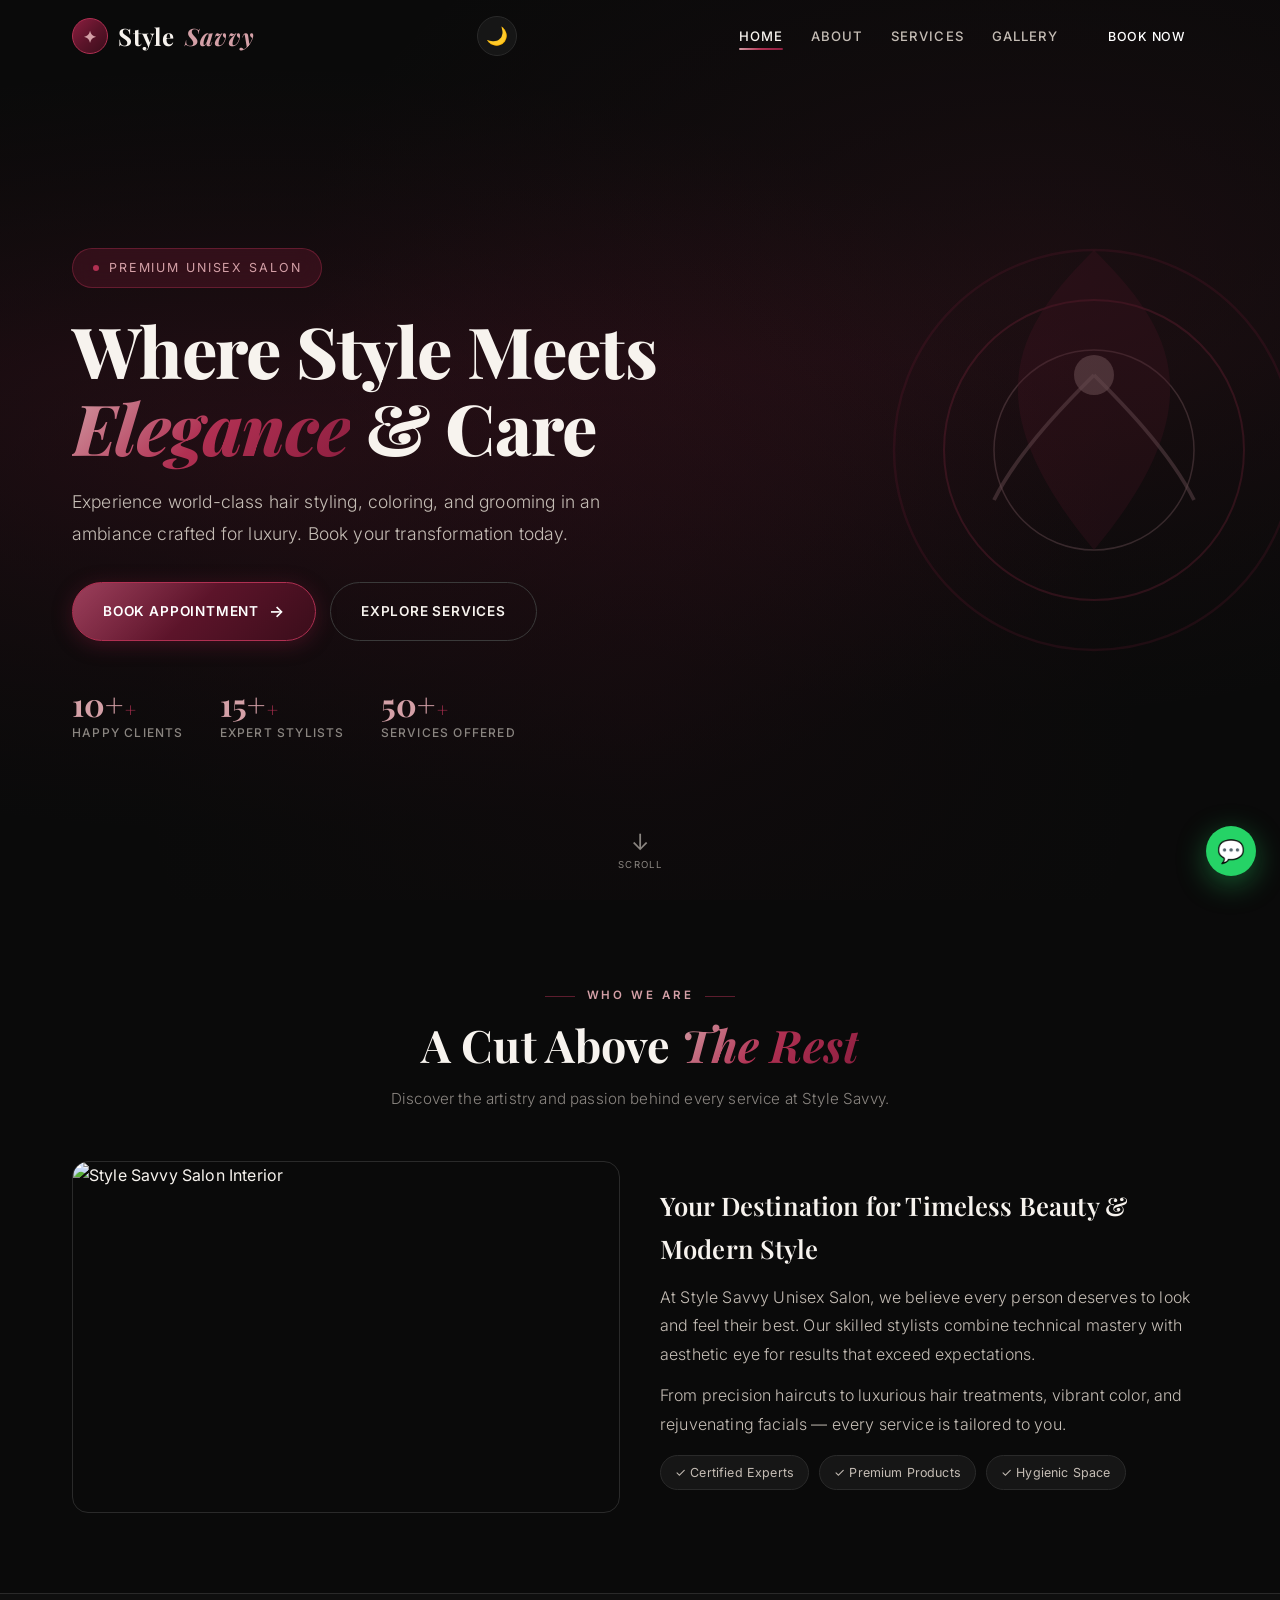
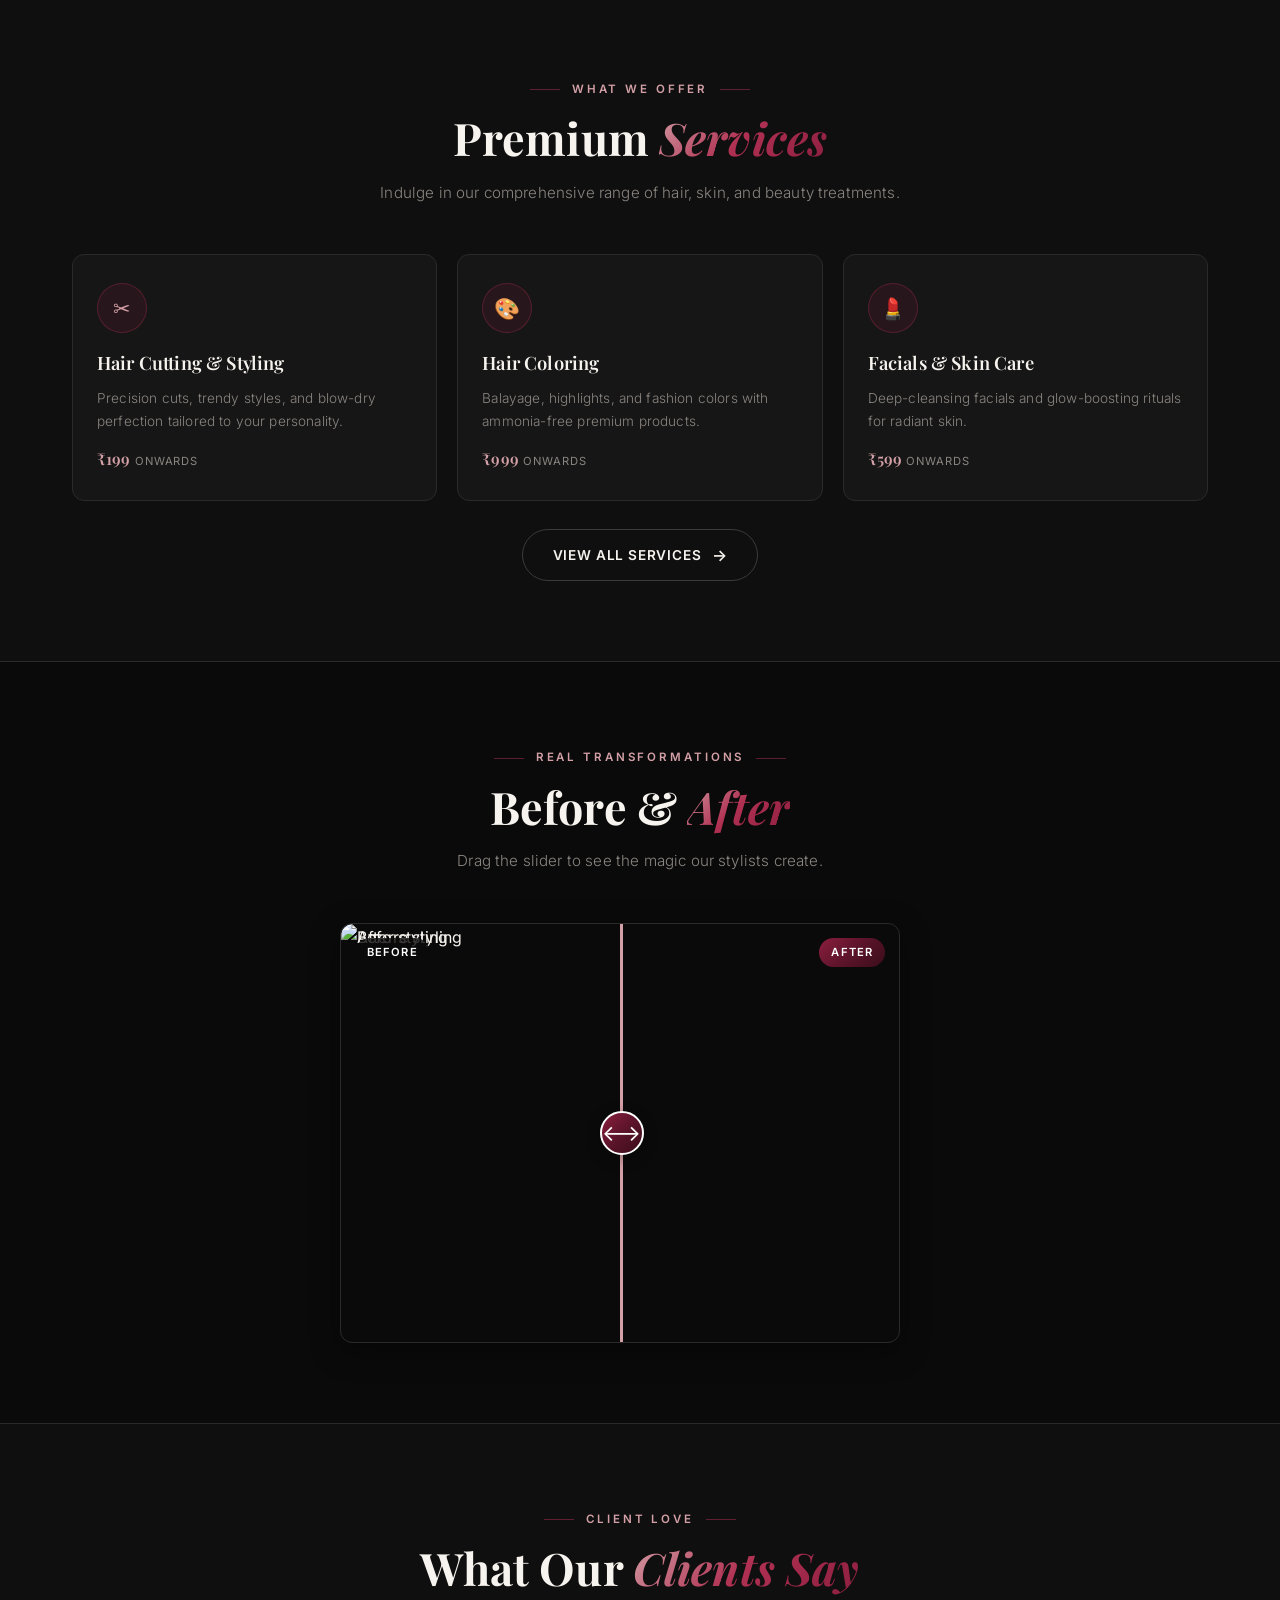
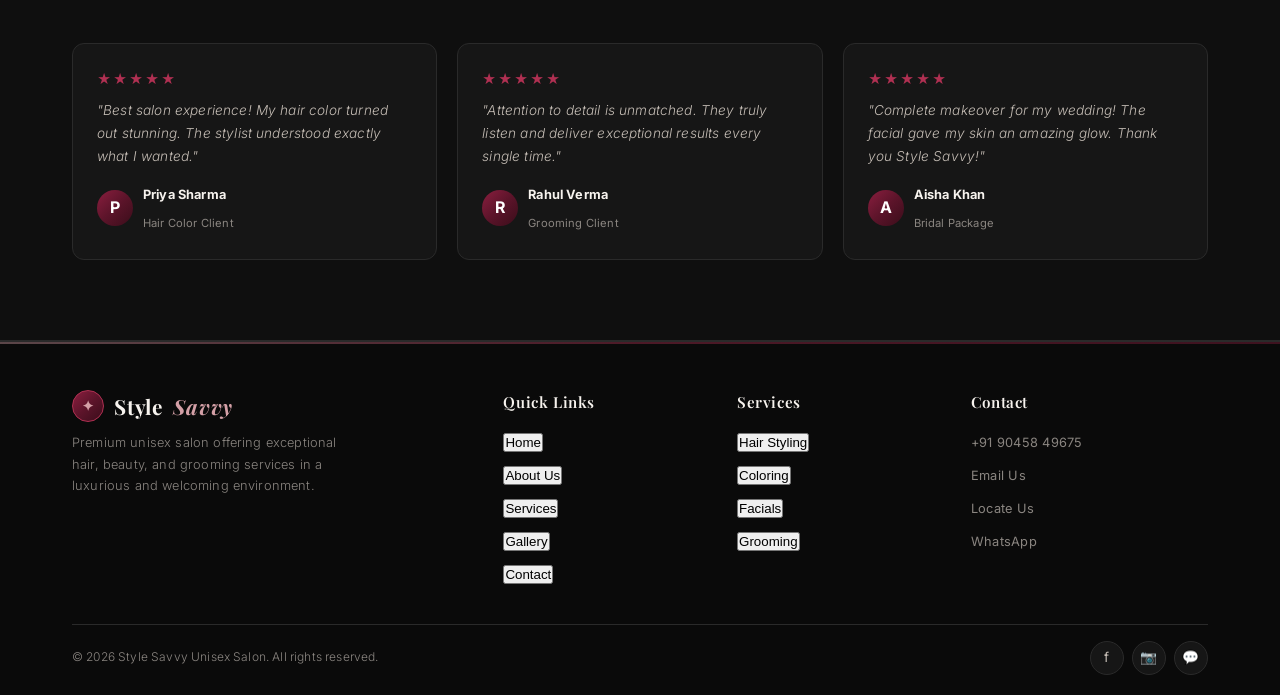
==== index.html @ c2a2d4e9 "Add files via upload" ====
<!DOCTYPE html>
<html lang="en">
<head>
    <meta charset="UTF-8">
    <meta name="viewport" content="width=device-width, initial-scale=1.0">
    <title>Style Savvy Unisex Salon | Premium Hair & Beauty</title>
    <meta name="description" content="Style Savvy Unisex Salon - Premium hair cutting, styling, coloring, facials, and beauty services. Book your appointment online.">
    <meta property="og:title" content="Style Savvy Unisex Salon">
    <meta property="og:description" content="Premium hair & beauty salon. Book your transformation today.">
    <meta property="og:type" content="website">
    <link rel="preconnect" href="https://fonts.googleapis.com">
    <link rel="preconnect" href="https://fonts.gstatic.com" crossorigin>
    <link href="https://fonts.googleapis.com/css2?family=Playfair+Display:ital,wght@0,400;0,500;0,600;0,700;0,800;1,400;1,500;1,600&family=Inter:wght@300;400;500;600;700&family=Cormorant+Garamond:ital,wght@0,500;0,600;1,500&display=swap" rel="stylesheet">
    <style>
        /* ==================== CSS VARIABLES & THEMES ==================== */
        :root {
            --bg-primary: #0a0a0a;
            --bg-secondary: #0f0f0f;
            --bg-card: #161616;
            --bg-card-hover: #1e1e1e;
            --bg-input: #1a1a1a;
            --border-color: #2a2a2a;
            --border-light: #3a3a3a;
            --primary: #8b1e3f;
            --primary-light: #b03052;
            --primary-dark: #5c142a;
            --accent: #d4a0a7;
            --accent-light: #e8cdd0;
            --text-primary: #f7f3ee;
            --text-secondary: #c5bdb5;
            --text-muted: #8a8580;
            --shadow-sm: 0 2px 10px rgba(0, 0, 0, 0.3);
            --shadow-md: 0 8px 30px rgba(0, 0, 0, 0.4);
            --shadow-lg: 0 20px 60px rgba(0, 0, 0, 0.5);
            --shadow-glow: 0 0 40px rgba(139, 30, 63, 0.35);
            --gradient-main: linear-gradient(135deg, #8b1e3f 0%, #5c142a 50%, #3a0d1a 100%);
            --gradient-accent: linear-gradient(135deg, #d4a0a7 0%, #b03052 50%, #8b1e3f 100%);
            --font-heading: 'Playfair Display', serif;
            --font-body: 'Inter', sans-serif;
            --font-accent: 'Cormorant Garamond', serif;
            --radius-sm: 6px;
            --radius-md: 12px;
            --radius-lg: 20px;
            --radius-xl: 28px;
            --nav-height: 72px;
            --transition-fast: 0.2s cubic-bezier(0.4, 0, 0.2, 1);
            --transition-smooth: 0.4s cubic-bezier(0.4, 0, 0.2, 1);
            --transition-bounce: 0.6s cubic-bezier(0.34, 1.56, 0.64, 1);
            --bg-pattern: url("data:image/svg+xml,%3Csvg width='60' height='60' viewBox='0 0 60 60' xmlns='http://www.w3.org/2000/svg'%3E%3Cg fill='none' fill-rule='evenodd'%3E%3Cg fill='%238b1e3f' fill-opacity='0.04'%3E%3Cpath d='M36 34v-4h-2v4h-4v2h4v4h2v-4h4v-2h-4zm0-30V0h-2v4h-4v2h4v4h2V6h4V4h-4zM6 34v-4H4v4H0v2h4v4h2v-4h4v-2H6zM6 4V0H4v4H0v2h4v4h2V6h4V4H6z'/%3E%3C/g%3E%3C/g%3E%3C/svg%3E");
        }

        /* Light Theme */
        [data-theme="light"] {
            --bg-primary: #faf8f6;
            --bg-secondary: #f4f0ec;
            --bg-card: #ffffff;
            --bg-card-hover: #f9f5f2;
            --bg-input: #ffffff;
            --border-color: #e5ddd5;
            --border-light: #d5ccc2;
            --text-primary: #1a1614;
            --text-secondary: #4a423c;
            --text-muted: #7a716a;
            --shadow-sm: 0 2px 10px rgba(0, 0, 0, 0.08);
            --shadow-md: 0 8px 30px rgba(0, 0, 0, 0.12);
            --shadow-lg: 0 20px 60px rgba(0, 0, 0, 0.15);
            --shadow-glow: 0 0 40px rgba(139, 30, 63, 0.15);
            --bg-pattern: url("data:image/svg+xml,%3Csvg width='60' height='60' viewBox='0 0 60 60' xmlns='http://www.w3.org/2000/svg'%3E%3Cg fill='none' fill-rule='evenodd'%3E%3Cg fill='%238b1e3f' fill-opacity='0.06'%3E%3Cpath d='M36 34v-4h-2v4h-4v2h4v4h2v-4h4v-2h-4zm0-30V0h-2v4h-4v2h4v4h2V6h4V4h-4zM6 34v-4H4v4H0v2h4v4h2v-4h4v-2H6zM6 4V0H4v4H0v2h4v4h2V6h4V4H6z'/%3E%3C/g%3E%3C/g%3E%3C/svg%3E");
        }

        *,
        *::before,
        *::after {
            margin: 0;
            padding: 0;
            box-sizing: border-box;
        }

        html {
            scroll-behavior: smooth;
            -webkit-font-smoothing: antialiased;
            scroll-padding-top: var(--nav-height);
        }

        body {
            font-family: var(--font-body);
            background-color: var(--bg-primary);
            color: var(--text-primary);
            line-height: 1.7;
            overflow-x: hidden;
            letter-spacing: 0.01em;
            transition: background-color 0.5s ease, color 0.5s ease;
        }

        ::selection {
            background: var(--primary);
            color: #fff;
        }
        ::-webkit-scrollbar {
            width: 8px;
        }
        ::-webkit-scrollbar-track {
            background: var(--bg-primary);
        }
        ::-webkit-scrollbar-thumb {
            background: var(--primary);
            border-radius: 4px;
        }
        ::-webkit-scrollbar-thumb:hover {
            background: var(--primary-light);
        }

        .container {
            max-width: 1200px;
            margin: 0 auto;
            padding: 0 32px;
        }
        @media (max-width: 768px) {
            .container {
                padding: 0 18px;
            }
        }

        /* ==================== FOCUS STATES (Accessibility) ==================== */
        a:focus-visible,
        button:focus-visible,
        input:focus-visible,
        select:focus-visible,
        textarea:focus-visible {
            outline: 3px solid var(--primary-light);
            outline-offset: 3px;
            border-radius: 4px;
        }

        /* ==================== RIPPLE EFFECT ==================== */
        .ripple-btn {
            position: relative;
            overflow: hidden;
        }
        .ripple {
            position: absolute;
            border-radius: 50%;
            background: rgba(255, 255, 255, 0.4);
            transform: scale(0);
            animation: rippleAnim 0.7s ease-out forwards;
            pointer-events: none;
        }
        @keyframes rippleAnim {
            to {
                transform: scale(4);
                opacity: 0;
            }
        }

        /* ==================== NAVBAR ==================== */
        .navbar {
            position: fixed;
            top: 0;
            left: 0;
            right: 0;
            z-index: 1000;
            height: var(--nav-height);
            transition: all 0.4s ease;
            background: transparent;
            display: flex;
            align-items: center;
        }
        .navbar.scrolled {
            background: var(--bg-primary);
            backdrop-filter: blur(20px);
            -webkit-backdrop-filter: blur(20px);
            border-bottom: 1px solid var(--border-color);
            box-shadow: var(--shadow-sm);
            height: 64px;
        }
        .navbar .container {
            display: flex;
            align-items: center;
            justify-content: space-between;
            width: 100%;
            gap: 16px;
        }
        .nav-logo {
            font-family: var(--font-heading);
            font-size: 1.5rem;
            font-weight: 700;
            color: var(--text-primary);
            text-decoration: none;
            letter-spacing: 0.04em;
            cursor: pointer;
            display: flex;
            align-items: center;
            gap: 10px;
            transition: var(--transition-fast);
            background: none;
            border: none;
        }
        .nav-logo .logo-icon {
            width: 36px;
            height: 36px;
            border-radius: 50%;
            background: var(--gradient-main);
            display: flex;
            align-items: center;
            justify-content: center;
            font-size: 16px;
            color: var(--accent);
            border: 1.5px solid var(--primary-light);
            flex-shrink: 0;
            transition: var(--transition-smooth);
        }
        .nav-logo:hover .logo-icon {
            transform: rotate(-10deg) scale(1.05);
            box-shadow: var(--shadow-glow);
        }
        .nav-logo span {
            color: var(--accent);
            font-style: italic;
        }
        .nav-links {
            display: flex;
            align-items: center;
            gap: 28px;
            list-style: none;
        }
        .nav-links a {
            color: var(--text-secondary);
            text-decoration: none;
            font-size: 0.82rem;
            font-weight: 500;
            letter-spacing: 0.08em;
            text-transform: uppercase;
            position: relative;
            transition: var(--transition-fast);
            padding: 4px 0;
            cursor: pointer;
            background: none;
            border: none;
            font-family: var(--font-body);
        }
        .nav-links a::after {
            content: '';
            position: absolute;
            bottom: -2px;
            left: 0;
            width: 0;
            height: 2px;
            background: var(--gradient-accent);
            transition: width var(--transition-smooth);
            border-radius: 2px;
        }
        .nav-links a:hover,
        .nav-links a.active {
            color: var(--text-primary);
        }
        .nav-links a:hover::after,
        .nav-links a.active::after {
            width: 100%;
        }
        .nav-cta {
            background: var(--gradient-main);
            color: #fff !important;
            padding: 10px 22px !important;
            border-radius: 50px;
            border: 1px solid var(--primary-light);
            transition: all var(--transition-smooth) !important;
            font-size: 0.78rem !important;
            letter-spacing: 0.06em !important;
        }
        .nav-cta::after {
            display: none !important;
        }
        .nav-cta:hover {
            background: var(--primary-light) !important;
            box-shadow: var(--shadow-glow);
            transform: translateY(-2px);
        }
        .nav-actions {
            display: flex;
            align-items: center;
            gap: 12px;
        }
        .theme-toggle {
            width: 40px;
            height: 40px;
            border-radius: 50%;
            background: var(--bg-card);
            border: 1px solid var(--border-color);
            display: flex;
            align-items: center;
            justify-content: center;
            cursor: pointer;
            font-size: 1.1rem;
            color: var(--text-secondary);
            transition: all var(--transition-smooth);
        }
        .theme-toggle:hover {
            border-color: var(--primary-light);
            background: var(--bg-card-hover);
            transform: rotate(20deg);
        }
        .hamburger {
            display: none;
            flex-direction: column;
            gap: 5px;
            cursor: pointer;
            background: none;
            border: none;
            padding: 5px;
            z-index: 1001;
        }
        .hamburger span {
            width: 28px;
            height: 2.5px;
            background: var(--text-primary);
            border-radius: 3px;
            transition: all 0.4s ease;
            display: block;
        }
        .hamburger.active span:nth-child(1) {
            transform: translateY(7.5px) rotate(45deg);
        }
        .hamburger.active span:nth-child(2) {
            opacity: 0;
            transform: translateX(-10px);
        }
        .hamburger.active span:nth-child(3) {
            transform: translateY(-7.5px) rotate(-45deg);
        }
        @media (max-width: 900px) {
            .hamburger {
                display: flex;
            }
            .nav-links {
                position: fixed;
                top: 0;
                right: -100%;
                width: 80%;
                max-width: 380px;
                height: 100vh;
                background: var(--bg-primary);
                backdrop-filter: blur(30px);
                flex-direction: column;
                align-items: center;
                justify-content: center;
                gap: 28px;
                transition: right 0.5s cubic-bezier(0.4, 0, 0.2, 1);
                border-left: 1px solid var(--border-color);
                box-shadow: var(--shadow-lg);
                padding: 40px 20px;
            }
            .nav-links.open {
                right: 0;
            }
            .nav-links a {
                font-size: 1rem;
            }
        }

        /* ==================== PAGE SYSTEM (SPA) ==================== */
        .page {
            display: none;
            animation: pageFadeIn 0.5s ease;
        }
        .page.active {
            display: block;
        }
        @keyframes pageFadeIn {
            from {
                opacity: 0;
                transform: translateY(20px);
            }
            to {
                opacity: 1;
                transform: translateY(0);
            }
        }

        /* ==================== HERO ==================== */
        .hero {
            min-height: 100vh;
            display: flex;
            align-items: center;
            position: relative;
            overflow: hidden;
            background: var(--bg-primary);
            padding-top: var(--nav-height);
        }
        .hero-bg {
            position: absolute;
            inset: 0;
            z-index: 0;
            background:
                radial-gradient(ellipse at 20% 50%, rgba(139, 30, 63, 0.35) 0%, transparent 60%),
                radial-gradient(ellipse at 80% 30%, rgba(176, 48, 82, 0.2) 0%, transparent 50%),
                radial-gradient(ellipse at 50% 80%, rgba(92, 20, 42, 0.3) 0%, transparent 55%),
                var(--bg-primary);
        }
        .hero-bg::before {
            content: '';
            position: absolute;
            inset: 0;
            background:
                url('https://images.unsplash.com/photo-1560066984-138dadb4c035?w=1600&q=80&auto=format&fit=crop') center/cover no-repeat;
            opacity: 0.2;
            filter: brightness(0.65) saturate(0.9);
            animation: heroZoom 20s ease-in-out infinite alternate;
        }
        .hero-bg::after {
            content: '';
            position: absolute;
            inset: 0;
            background: linear-gradient(180deg, rgba(10, 10, 10, 0.7) 0%, rgba(10, 10, 10, 0.4) 40%, rgba(10, 10, 10, 0.85) 100%);
        }
        [data-theme="light"] .hero-bg::after {
            background: linear-gradient(180deg, rgba(250, 248, 246, 0.85) 0%, rgba(250, 248, 246, 0.7) 40%, rgba(250, 248, 246, 0.9) 100%);
        }
        [data-theme="light"] .hero-bg::before {
            opacity: 0.35;
            filter: brightness(0.9) saturate(0.8);
        }
        .hero-illustration {
            position: absolute;
            right: -5%;
            top: 50%;
            transform: translateY(-50%);
            z-index: 1;
            opacity: 0.4;
            pointer-events: none;
            width: 500px;
            height: 500px;
        }
        [data-theme="light"] .hero-illustration {
            opacity: 0.5;
        }
        .hero-illustration svg {
            width: 100%;
            height: 100%;
        }
        @keyframes heroZoom {
            0% {
                transform: scale(1);
            }
            100% {
                transform: scale(1.08);
            }
        }
        .hero .container {
            position: relative;
            z-index: 2;
            width: 100%;
        }
        .hero-content {
            max-width: 720px;
            padding: 80px 0 60px;
        }
        .hero-badge {
            display: inline-flex;
            align-items: center;
            gap: 10px;
            background: rgba(139, 30, 63, 0.25);
            border: 1px solid rgba(176, 48, 82, 0.4);
            padding: 8px 20px;
            border-radius: 50px;
            font-size: 0.78rem;
            letter-spacing: 0.15em;
            text-transform: uppercase;
            color: var(--accent);
            margin-bottom: 24px;
            backdrop-filter: blur(10px);
        }
        .hero-badge .dot {
            width: 6px;
            height: 6px;
            background: var(--primary-light);
            border-radius: 50%;
            animation: pulse 2s infinite;
        }
        @keyframes pulse {
            0%,
            100% {
                box-shadow: 0 0 0 0 rgba(176, 48, 82, 0.6);
            }
            50% {
                box-shadow: 0 0 0 8px rgba(176, 48, 82, 0);
            }
        }
        .hero-title {
            font-family: var(--font-heading);
            font-size: clamp(2.5rem, 5.5vw, 4.5rem);
            font-weight: 800;
            line-height: 1.1;
            letter-spacing: -0.01em;
            margin-bottom: 20px;
        }
        .hero-title .highlight {
            background: var(--gradient-accent);
            -webkit-background-clip: text;
            -webkit-text-fill-color: transparent;
            background-clip: text;
            font-style: italic;
        }
        .hero-subtitle {
            font-size: 1.1rem;
            color: var(--text-secondary);
            max-width: 540px;
            margin-bottom: 32px;
            font-weight: 300;
            line-height: 1.8;
        }
        .hero-buttons {
            display: flex;
            flex-wrap: wrap;
            gap: 14px;
            margin-bottom: 44px;
        }
        .btn {
            display: inline-flex;
            align-items: center;
            gap: 10px;
            padding: 15px 30px;
            border-radius: 50px;
            font-size: 0.85rem;
            font-weight: 600;
            letter-spacing: 0.06em;
            text-decoration: none;
            cursor: pointer;
            border: none;
            transition: all var(--transition-smooth);
            text-transform: uppercase;
            font-family: var(--font-body);
            position: relative;
            overflow: hidden;
        }
        .btn-primary {
            background: var(--gradient-main);
            color: #fff;
            border: 1.5px solid var(--primary-light);
            box-shadow: 0 4px 20px rgba(139, 30, 63, 0.35);
        }
        .btn-primary::before {
            content: '';
            position: absolute;
            inset: 0;
            background: linear-gradient(135deg, rgba(255, 255, 255, 0.15) 0%, transparent 50%);
            pointer-events: none;
        }
        .btn-primary:hover {
            background: var(--primary-light);
            box-shadow: var(--shadow-glow);
            transform: translateY(-3px);
            border-color: var(--accent);
        }
        .btn-outline {
            background: transparent;
            color: var(--text-primary);
            border: 1.5px solid var(--border-light);
        }
        .btn-outline:hover {
            border-color: var(--accent);
            background: rgba(212, 160, 167, 0.08);
            transform: translateY(-3px);
            box-shadow: var(--shadow-sm);
        }
        .btn .arrow {
            transition: transform var(--transition-fast);
            font-size: 1rem;
        }
        .btn:hover .arrow {
            transform: translateX(5px);
        }
        .hero-stats {
            display: flex;
            gap: 36px;
            flex-wrap: wrap;
        }
        .hero-stat .stat-number {
            font-family: var(--font-heading);
            font-size: 2rem;
            font-weight: 700;
            color: var(--accent);
            line-height: 1.2;
            display: flex;
            align-items: baseline;
            gap: 2px;
        }
        .hero-stat .stat-number .plus {
            font-size: 1.2rem;
            color: var(--primary-light);
        }
        .hero-stat .stat-label {
            font-size: 0.75rem;
            text-transform: uppercase;
            letter-spacing: 0.1em;
            color: var(--text-muted);
            font-weight: 500;
        }
        .hero-scroll {
            position: absolute;
            bottom: 30px;
            left: 50%;
            transform: translateX(-50%);
            z-index: 2;
            color: var(--text-muted);
            font-size: 1.4rem;
            animation: bounceDown 2.5s infinite;
            cursor: pointer;
            text-decoration: none;
            display: flex;
            flex-direction: column;
            align-items: center;
            gap: 4px;
            background: none;
            border: none;
            font-family: var(--font-body);
        }
        .hero-scroll span {
            font-size: 0.6rem;
            text-transform: uppercase;
            letter-spacing: 0.15em;
        }
        @keyframes bounceDown {
            0%,
            100% {
                transform: translateX(-50%) translateY(0);
            }
            50% {
                transform: translateX(-50%) translateY(8px);
            }
        }

        /* ==================== SECTION HEADERS ==================== */
        .section {
            padding: 80px 0;
            position: relative;
        }
        .section-alt {
            background: var(--bg-secondary);
            border-top: 1px solid var(--border-color);
            border-bottom: 1px solid var(--border-color);
        }
        .section-header {
            text-align: center;
            max-width: 650px;
            margin: 0 auto 48px;
        }
        .section-tag {
            display: inline-block;
            font-size: 0.72rem;
            text-transform: uppercase;
            letter-spacing: 0.25em;
            color: var(--accent);
            margin-bottom: 12px;
            font-weight: 600;
            position: relative;
        }
        .section-tag::before,
        .section-tag::after {
            content: '';
            position: absolute;
            top: 50%;
            width: 30px;
            height: 1px;
            background: var(--primary-light);
            opacity: 0.5;
        }
        .section-tag::before {
            right: calc(100% + 12px);
        }
        .section-tag::after {
            left: calc(100% + 12px);
        }
        .section-title {
            font-family: var(--font-heading);
            font-size: clamp(2rem, 4vw, 2.8rem);
            font-weight: 700;
            color: var(--text-primary);
            line-height: 1.2;
            margin-bottom: 14px;
        }
        .section-title .em {
            font-style: italic;
            background: var(--gradient-accent);
            -webkit-background-clip: text;
            -webkit-text-fill-color: transparent;
            background-clip: text;
        }
        .section-subtitle {
            font-size: 0.95rem;
            color: var(--text-muted);
            font-weight: 300;
            line-height: 1.8;
        }

        /* ==================== SERVICES GRID ==================== */
        .services-grid {
            display: grid;
            grid-template-columns: repeat(3, 1fr);
            gap: 20px;
        }
        .service-card {
            background: var(--bg-card);
            border: 1px solid var(--border-color);
            border-radius: var(--radius-md);
            padding: 28px 24px;
            transition: all var(--transition-smooth);
            cursor: pointer;
            position: relative;
            overflow: hidden;
            text-align: left;
        }
        .service-card::before {
            content: '';
            position: absolute;
            top: 0;
            left: 0;
            width: 100%;
            height: 3px;
            background: var(--gradient-accent);
            transform: scaleX(0);
            transform-origin: left;
            transition: transform var(--transition-smooth);
        }
        .service-card:hover::before {
            transform: scaleX(1);
        }
        .service-card:hover {
            background: var(--bg-card-hover);
            border-color: var(--border-light);
            transform: translateY(-6px);
            box-shadow: var(--shadow-md);
        }
        .service-icon {
            width: 50px;
            height: 50px;
            border-radius: 50%;
            background: rgba(139, 30, 63, 0.15);
            border: 1.5px solid rgba(176, 48, 82, 0.35);
            display: flex;
            align-items: center;
            justify-content: center;
            font-size: 1.3rem;
            margin-bottom: 14px;
            transition: all var(--transition-smooth);
            color: var(--accent);
        }
        .service-card:hover .service-icon {
            background: var(--gradient-main);
            border-color: var(--primary-light);
            transform: scale(1.1) rotate(-5deg);
            box-shadow: var(--shadow-glow);
            color: #fff;
        }
        .service-card h4 {
            font-family: var(--font-heading);
            font-size: 1.15rem;
            font-weight: 600;
            color: var(--text-primary);
            margin-bottom: 8px;
        }
        .service-card p {
            font-size: 0.85rem;
            color: var(--text-muted);
            font-weight: 300;
            line-height: 1.7;
            margin-bottom: 12px;
        }
        .service-price {
            font-size: 1rem;
            font-weight: 600;
            color: var(--accent);
            font-family: var(--font-heading);
        }
        .service-price span {
            font-size: 0.7rem;
            color: var(--text-muted);
            font-family: var(--font-body);
            font-weight: 400;
            text-transform: uppercase;
            letter-spacing: 0.08em;
        }
        @media (max-width: 992px) {
            .services-grid {
                grid-template-columns: repeat(2, 1fr);
            }
        }
        @media (max-width: 600px) {
            .services-grid {
                grid-template-columns: 1fr;
                gap: 14px;
            }
            .service-card {
                padding: 22px 18px;
            }
        }

        /* ==================== PRICING TABLE ==================== */
        .pricing-table {
            width: 100%;
            border-collapse: collapse;
            margin-top: 20px;
        }
        .pricing-table th,
        .pricing-table td {
            padding: 14px 18px;
            text-align: left;
            border-bottom: 1px solid var(--border-color);
            font-size: 0.88rem;
        }
        .pricing-table th {
            font-family: var(--font-heading);
            font-weight: 600;
            color: var(--text-primary);
            text-transform: uppercase;
            letter-spacing: 0.08em;
            font-size: 0.75rem;
            background: var(--bg-card);
            position: sticky;
            top: var(--nav-height);
            z-index: 2;
        }
        .pricing-table td {
            color: var(--text-secondary);
            font-weight: 300;
        }
        .pricing-table tr:hover td {
            background: var(--bg-card-hover);
        }
        .pricing-table .price {
            font-weight: 600;
            color: var(--accent);
            font-family: var(--font-heading);
        }
        .pricing-category {
            font-weight: 700;
            color: var(--text-primary);
            font-family: var(--font-heading);
            background: var(--bg-card);
            letter-spacing: 0.06em;
        }
        .pricing-badge {
            display: inline-block;
            background: var(--gradient-main);
            color: #fff;
            font-size: 0.6rem;
            padding: 3px 8px;
            border-radius: 20px;
            letter-spacing: 0.06em;
            text-transform: uppercase;
        }

        /* ==================== BEFORE/AFTER SLIDER ==================== */
        .ba-slider-wrapper {
            position: relative;
            border-radius: var(--radius-md);
            overflow: hidden;
            cursor: pointer;
            user-select: none;
            border: 1px solid var(--border-color);
            box-shadow: var(--shadow-md);
            aspect-ratio: 4/3;
            max-height: 420px;
        }
        .ba-slider-wrapper img {
            width: 100%;
            height: 100%;
            object-fit: cover;
            display: block;
            pointer-events: none;
            border-radius: var(--radius-md);
        }
        .ba-before {
            position: absolute;
            inset: 0;
            z-index: 1;
            overflow: hidden;
            border-radius: var(--radius-md);
        }
        .ba-before img {
            width: 100%;
            height: 100%;
            object-fit: cover;
            display: block;
        }
        .ba-after {
            position: relative;
            z-index: 0;
            border-radius: var(--radius-md);
        }
        .ba-handle {
            position: absolute;
            top: 0;
            bottom: 0;
            z-index: 3;
            left: 50%;
            width: 3px;
            background: var(--accent);
            cursor: ew-resize;
            display: flex;
            align-items: center;
            justify-content: center;
        }
        .ba-handle::after {
            content: '⟷';
            position: absolute;
            font-size: 1.4rem;
            color: #fff;
            background: var(--gradient-main);
            width: 44px;
            height: 44px;
            border-radius: 50%;
            display: flex;
            align-items: center;
            justify-content: center;
            border: 2px solid #fff;
            box-shadow: 0 4px 15px rgba(0, 0, 0, 0.3);
        }
        .ba-label {
            position: absolute;
            z-index: 4;
            font-size: 0.7rem;
            text-transform: uppercase;
            letter-spacing: 0.1em;
            padding: 5px 12px;
            border-radius: 20px;
            font-weight: 600;
            top: 14px;
        }
        .ba-label-before {
            left: 14px;
            background: rgba(10, 10, 10, 0.8);
            color: #fff;
        }
        .ba-label-after {
            right: 14px;
            background: var(--gradient-main);
            color: #fff;
        }

        /* ==================== GALLERY ==================== */
        .gallery-grid {
            display: grid;
            grid-template-columns: repeat(4, 1fr);
            grid-auto-rows: 200px;
            gap: 10px;
        }
        .gallery-item {
            position: relative;
            border-radius: var(--radius-sm);
            overflow: hidden;
            cursor: pointer;
            border: 1px solid var(--border-color);
            transition: all var(--transition-smooth);
        }
        .gallery-item img {
            width: 100%;
            height: 100%;
            object-fit: cover;
            display: block;
            transition: transform 0.7s cubic-bezier(0.25, 0.46, 0.45, 0.94);
        }
        .gallery-item:hover {
            border-color: var(--primary-light);
            box-shadow: var(--shadow-md);
            z-index: 2;
        }
        .gallery-item:hover img {
            transform: scale(1.1);
        }
        .gallery-item::after {
            content: '';
            position: absolute;
            inset: 0;
            background: linear-gradient(to top, rgba(10, 10, 10, 0.6) 0%, transparent 50%);
            opacity: 0;
            transition: opacity var(--transition-smooth);
            pointer-events: none;
        }
        .gallery-item:hover::after {
            opacity: 1;
        }
        .gallery-item .gallery-label {
            position: absolute;
            bottom: 12px;
            left: 14px;
            z-index: 2;
            color: #fff;
            font-size: 0.72rem;
            font-weight: 500;
            letter-spacing: 0.06em;
            text-transform: uppercase;
            opacity: 0;
            transform: translateY(8px);
            transition: all var(--transition-smooth);
        }
        .gallery-item:hover .gallery-label {
            opacity: 1;
            transform: translateY(0);
        }
        .gallery-item:nth-child(1) {
            grid-column: span 2;
            grid-row: span 2;
        }
        .gallery-item:nth-child(5) {
            grid-column: span 2;
        }
        .gallery-item:nth-child(8) {
            grid-column: span 2;
        }
        @media (max-width: 768px) {
            .gallery-grid {
                grid-template-columns: repeat(2, 1fr);
                grid-auto-rows: 150px;
                gap: 6px;
            }
            .gallery-item:nth-child(1) {
                grid-column: span 2;
                grid-row: span 2;
            }
            .gallery-item:nth-child(5),
            .gallery-item:nth-child(8) {
                grid-column: span 2;
            }
        }
        @media (max-width: 480px) {
            .gallery-grid {
                grid-auto-rows: 120px;
                gap: 5px;
            }
        }

        /* ==================== TEAM SECTION ==================== */
        .team-grid {
            display: grid;
            grid-template-columns: repeat(4, 1fr);
            gap: 20px;
        }
        .team-card {
            text-align: center;
            background: var(--bg-card);
            border: 1px solid var(--border-color);
            border-radius: var(--radius-md);
            padding: 24px 16px;
            transition: all var(--transition-smooth);
            cursor: pointer;
        }
        .team-card:hover {
            background: var(--bg-card-hover);
            border-color: var(--border-light);
            transform: translateY(-6px);
            box-shadow: var(--shadow-sm);
        }
        .team-avatar {
            width: 100px;
            height: 100px;
            border-radius: 50%;
            margin: 0 auto 14px;
            background: var(--gradient-main);
            display: flex;
            align-items: center;
            justify-content: center;
            font-size: 2.2rem;
            font-weight: 700;
            color: #fff;
            font-family: var(--font-heading);
            border: 3px solid var(--primary-light);
            transition: all var(--transition-smooth);
        }
        .team-card:hover .team-avatar {
            transform: scale(1.1);
            box-shadow: var(--shadow-glow);
        }
        .team-card h4 {
            font-family: var(--font-heading);
            font-size: 1.05rem;
            font-weight: 600;
            color: var(--text-primary);
            margin-bottom: 2px;
        }
        .team-role {
            font-size: 0.75rem;
            color: var(--accent);
            text-transform: uppercase;
            letter-spacing: 0.1em;
            font-weight: 500;
            margin-bottom: 6px;
        }
        .team-exp {
            font-size: 0.75rem;
            color: var(--text-muted);
            font-weight: 300;
        }
        @media (max-width: 900px) {
            .team-grid {
                grid-template-columns: repeat(2, 1fr);
                gap: 14px;
            }
        }
        @media (max-width: 500px) {
            .team-grid {
                grid-template-columns: 1fr;
                gap: 10px;
            }
        }

        /* ==================== BOOKING FORM ==================== */
        .booking-form {
            background: var(--bg-card);
            border: 1px solid var(--border-color);
            border-radius: var(--radius-md);
            padding: 36px 30px;
            box-shadow: var(--shadow-sm);
        }
        .form-group {
            margin-bottom: 18px;
        }
        .form-group label {
            display: block;
            font-size: 0.8rem;
            font-weight: 600;
            color: var(--text-secondary);
            margin-bottom: 6px;
            letter-spacing: 0.04em;
            text-transform: uppercase;
        }
        .form-group input,
        .form-group select,
        .form-group textarea {
            width: 100%;
            padding: 13px 16px;
            background: var(--bg-input);
            border: 1.5px solid var(--border-color);
            border-radius: var(--radius-sm);
            color: var(--text-primary);
            font-size: 0.9rem;
            font-family: var(--font-body);
            transition: all var(--transition-fast);
            letter-spacing: 0.02em;
        }
        .form-group input:focus,
        .form-group select:focus,
        .form-group textarea:focus {
            border-color: var(--primary-light);
            outline: none;
            box-shadow: 0 0 0 3px rgba(176, 48, 82, 0.15);
        }
        .form-group textarea {
            resize: vertical;
            min-height: 100px;
        }
        .form-group select {
            appearance: none;
            background-image: url("data:image/svg+xml,%3Csvg xmlns='http://www.w3.org/2000/svg' width='12' height='8' viewBox='0 0 12 8'%3E%3Cpath d='M1 1l5 5 5-5' stroke='%238a8580' stroke-width='2' fill='none'/%3E%3C/svg%3E");
            background-repeat: no-repeat;
            background-position: right 14px center;
            padding-right: 40px;
            cursor: pointer;
        }
        .form-row {
            display: grid;
            grid-template-columns: 1fr 1fr;
            gap: 16px;
        }
        @media (max-width: 600px) {
            .form-row {
                grid-template-columns: 1fr;
                gap: 0;
            }
            .booking-form {
                padding: 24px 18px;
            }
        }

        /* ==================== FOOTER ==================== */
        .footer {
            background: var(--bg-primary);
            border-top: 1px solid var(--border-color);
            padding: 48px 0 20px;
            position: relative;
        }
        .footer::before {
            content: '';
            position: absolute;
            top: 0;
            left: 0;
            right: 0;
            height: 2px;
            background: var(--gradient-accent);
            opacity: 0.4;
        }
        .footer-grid {
            display: grid;
            grid-template-columns: 2fr 1fr 1fr 1.2fr;
            gap: 36px;
            margin-bottom: 30px;
        }
        .footer h5 {
            font-family: var(--font-heading);
            font-size: 0.95rem;
            font-weight: 600;
            color: var(--text-primary);
            margin-bottom: 12px;
            letter-spacing: 0.04em;
        }
        .footer-links {
            list-style: none;
        }
        .footer-links li {
            margin-bottom: 6px;
        }
        .footer-links a {
            color: var(--text-muted);
            text-decoration: none;
            font-size: 0.8rem;
            transition: var(--transition-fast);
            cursor: pointer;
            background: none;
            border: none;
            font-family: var(--font-body);
            letter-spacing: 0.02em;
        }
        .footer-links a:hover {
            color: var(--accent);
            padding-left: 4px;
        }
        .footer-brand p {
            font-size: 0.8rem;
            color: var(--text-muted);
            font-weight: 300;
            max-width: 280px;
            line-height: 1.7;
            margin-top: 10px;
        }
        .footer-bottom {
            border-top: 1px solid var(--border-color);
            padding-top: 16px;
            display: flex;
            justify-content: space-between;
            align-items: center;
            flex-wrap: wrap;
            gap: 10px;
        }
        .footer-bottom p {
            font-size: 0.75rem;
            color: var(--text-muted);
            font-weight: 300;
        }
        .footer-socials {
            display: flex;
            gap: 8px;
        }
        .footer-social {
            width: 34px;
            height: 34px;
            border-radius: 50%;
            background: var(--bg-card);
            border: 1px solid var(--border-color);
            display: flex;
            align-items: center;
            justify-content: center;
            color: var(--text-secondary);
            text-decoration: none;
            font-size: 0.85rem;
            transition: all var(--transition-fast);
        }
        .footer-social:hover {
            background: var(--gradient-main);
            border-color: var(--primary-light);
            color: #fff;
            transform: translateY(-3px);
            box-shadow: var(--shadow-sm);
        }
        @media (max-width: 850px) {
            .footer-grid {
                grid-template-columns: 1fr 1fr;
                gap: 24px;
            }
        }
        @media (max-width: 500px) {
            .footer-grid {
                grid-template-columns: 1fr;
                gap: 20px;
            }
            .footer-bottom {
                flex-direction: column;
                text-align: center;
                gap: 12px;
            }
        }

        /* ==================== FLOATING WHATSAPP ==================== */
        .whatsapp-float {
            position: fixed;
            bottom: 24px;
            right: 24px;
            z-index: 998;
            width: 50px;
            height: 50px;
            border-radius: 50%;
            background: #25d366;
            display: flex;
            align-items: center;
            justify-content: center;
            color: #fff;
            text-decoration: none;
            font-size: 1.4rem;
            box-shadow: 0 8px 30px rgba(37, 211, 102, 0.4);
            transition: all var(--transition-smooth);
            animation: floatPulse 3s infinite;
        }
        .whatsapp-float:hover {
            transform: scale(1.1);
            box-shadow: 0 12px 40px rgba(37, 211, 102, 0.55);
        }
        @keyframes floatPulse {
            0%,
            100% {
                box-shadow: 0 8px 30px rgba(37, 211, 102, 0.4);
            }
            50% {
                box-shadow: 0 8px 30px rgba(37, 211, 102, 0.65), 0 0 0 12px rgba(37, 211, 102, 0.08);
            }
        }
        @media (max-width: 600px) {
            .whatsapp-float {
                bottom: 16px;
                right: 16px;
                width: 44px;
                height: 44px;
                font-size: 1.2rem;
            }
        }

        /* ==================== SCROLL REVEAL ==================== */
        .reveal {
            opacity: 0;
            transform: translateY(30px);
            transition: opacity 0.7s cubic-bezier(0.25, 0.46, 0.45, 0.94),
                transform 0.7s cubic-bezier(0.25, 0.46, 0.45, 0.94);
        }
        .reveal.visible {
            opacity: 1;
            transform: translateY(0);
        }

        /* ==================== CONTACT ==================== */
        .contact-grid {
            display: grid;
            grid-template-columns: 1fr 1.2fr;
            gap: 36px;
            align-items: start;
        }
        .contact-info h3 {
            font-family: var(--font-heading);
            font-size: 1.4rem;
            font-weight: 600;
            margin-bottom: 12px;
        }
        .contact-info p {
            color: var(--text-secondary);
            font-weight: 300;
            font-size: 0.9rem;
            line-height: 1.8;
            margin-bottom: 18px;
        }
        .contact-item {
            display: flex;
            align-items: center;
            gap: 14px;
            margin-bottom: 12px;
            padding: 12px 16px;
            background: var(--bg-card);
            border-radius: var(--radius-sm);
            border: 1px solid var(--border-color);
            transition: all var(--transition-fast);
            cursor: pointer;
            text-decoration: none;
            color: inherit;
        }
        .contact-item:hover {
            border-color: var(--primary-light);
            background: var(--bg-card-hover);
            transform: translateX(4px);
        }
        .contact-item .contact-icon {
            width: 36px;
            height: 36px;
            border-radius: 50%;
            background: rgba(139, 30, 63, 0.15);
            border: 1px solid rgba(176, 48, 82, 0.3);
            display: flex;
            align-items: center;
            justify-content: center;
            font-size: 1rem;
            flex-shrink: 0;
            color: var(--accent);
        }
        .contact-item .contact-text {
            font-size: 0.85rem;
            color: var(--text-secondary);
        }
        .contact-item .contact-text strong {
            display: block;
            color: var(--text-primary);
            font-weight: 600;
            font-size: 0.78rem;
            text-transform: uppercase;
            letter-spacing: 0.06em;
        }
        .contact-map {
            border-radius: var(--radius-md);
            overflow: hidden;
            border: 1px solid var(--border-color);
            box-shadow: var(--shadow-md);
            min-height: 350px;
        }
        .contact-map iframe {
            width: 100%;
            height: 350px;
            border: 0;
            display: block;
            filter: brightness(0.92) contrast(1.03);
            transition: filter var(--transition-smooth);
        }
        .contact-map:hover iframe {
            filter: brightness(1) contrast(1);
        }
        @media (max-width: 850px) {
            .contact-grid {
                grid-template-columns: 1fr;
                gap: 24px;
            }
            .contact-map {
                min-height: 280px;
            }
            .contact-map iframe {
                height: 280px;
            }
        }
        @media (max-width: 480px) {
            .section {
                padding: 50px 0;
            }
            .hero-title {
                font-size: 2rem;
            }
            .hero-subtitle {
                font-size: 0.9rem;
            }
            .hero-buttons .btn {
                padding: 12px 20px;
                font-size: 0.75rem;
            }
            .hero-stats {
                gap: 16px;
            }
            .hero-stat .stat-number {
                font-size: 1.5rem;
            }
        }
    </style>
</head>
<body>

    <!-- ==================== NAVBAR ==================== -->
    <nav class="navbar" id="navbar" role="navigation" aria-label="Main navigation">
        <div class="container">
            <button class="nav-logo" onclick="navigateTo('home')" aria-label="Style Savvy Home">
                <div class="logo-icon">&#10022;</div>
                Style <span>Savvy</span>
            </button>
            <div class="nav-actions">
                <button class="theme-toggle" id="themeToggle" aria-label="Toggle dark/light mode">
                    &#127769;
                </button>
                <button class="hamburger" id="hamburger" aria-label="Toggle navigation menu" aria-expanded="false">
                    <span></span><span></span><span></span>
                </button>
            </div>
            <ul class="nav-links" id="navLinks">
                <li><a href="#" onclick="navigateTo('home')" class="active">Home</a></li>
                <li><a href="#" onclick="navigateTo('about')">About</a></li>
                <li><a href="#" onclick="navigateTo('services')">Services</a></li>
                <li><a href="#" onclick="navigateTo('gallery')">Gallery</a></li>
                <li><a href="#" onclick="navigateTo('contact')" class="nav-cta">Book Now</a></li>
            </ul>
        </div>
    </nav>

    <!-- ==================== PAGE: HOME ==================== -->
    <div class="page active" id="page-home">
        <!-- Hero -->
        <section class="hero">
            <div class="hero-bg"></div>
            <div class="hero-illustration">
                <svg viewBox="0 0 200 200" fill="none" xmlns="http://www.w3.org/2000/svg">
                    <circle cx="100" cy="100" r="80" stroke="#8b1e3f" stroke-width="1" opacity="0.4"/>
                    <circle cx="100" cy="100" r="60" stroke="#b03052" stroke-width="0.8" opacity="0.5"/>
                    <circle cx="100" cy="100" r="40" stroke="#d4a0a7" stroke-width="0.6" opacity="0.5"/>
                    <path d="M100 20 C130 50, 150 80, 100 140 C50 80, 70 50, 100 20Z" fill="#8b1e3f" opacity="0.3"/>
                    <path d="M60 120 C70 100, 90 80, 100 70 M140 120 C130 100, 110 80, 100 70" stroke="#d4a0a7" stroke-width="1.5" opacity="0.5"/>
                    <circle cx="100" cy="70" r="8" fill="#d4a0a7" opacity="0.6"/>
                </svg>
            </div>
            <div class="container">
                <div class="hero-content">
                    <div class="hero-badge"><span class="dot"></span> Premium Unisex Salon</div>
                    <h1 class="hero-title">Where Style Meets <span class="highlight">Elegance</span> &amp; Care</h1>
                    <p class="hero-subtitle">Experience world-class hair styling, coloring, and grooming in an ambiance crafted for luxury. Book your transformation today.</p>
                    <div class="hero-buttons">
                        <a href="#" class="btn btn-primary ripple-btn" onclick="navigateTo('contact')">
                            Book Appointment <span class="arrow">&#8594;</span>
                        </a>
                        <a href="#" class="btn btn-outline ripple-btn" onclick="navigateTo('services')">
                            Explore Services
                        </a>
                    </div>
                    <div class="hero-stats">
                        <div class="hero-stat"><div class="stat-number">10K<span class="plus">+</span></div><div class="stat-label">Happy Clients</div></div>
                        <div class="hero-stat"><div class="stat-number">15<span class="plus">+</span></div><div class="stat-label">Expert Stylists</div></div>
                        <div class="hero-stat"><div class="stat-number">50<span class="plus">+</span></div><div class="stat-label">Services Offered</div></div>
                    </div>
                </div>
            </div>
            <button class="hero-scroll" onclick="scrollToSection('about-preview')" aria-label="Scroll to about section">
                &#8595; <span>Scroll</span>
            </button>
        </section>

        <!-- About Preview -->
        <section class="section" id="about-preview">
            <div class="container">
                <div class="section-header reveal">
                    <span class="section-tag">Who We Are</span>
                    <h2 class="section-title">A Cut Above <span class="em">The Rest</span></h2>
                    <p class="section-subtitle">Discover the artistry and passion behind every service at Style Savvy.</p>
                </div>
                <div style="display:grid;grid-template-columns:1fr 1fr;gap:40px;align-items:center;">
                    <div class="reveal" style="border-radius:16px;overflow:hidden;border:1px solid var(--border-color);cursor:pointer;">
                        <img src="https://images.unsplash.com/photo-1522337660859-02fbefca4702?w=600&q=80&auto=format&fit=crop" alt="Style Savvy Salon Interior" loading="lazy" style="width:100%;height:350px;object-fit:cover;display:block;transition:transform 0.6s ease;" onmouseover="this.style.transform='scale(1.05)'" onmouseout="this.style.transform='scale(1)'">
                    </div>
                    <div class="reveal">
                        <h3 style="font-family:var(--font-heading);font-size:1.6rem;font-weight:600;margin-bottom:12px;">Your Destination for Timeless Beauty &amp; Modern Style</h3>
                        <p style="color:var(--text-secondary);font-weight:300;margin-bottom:12px;line-height:1.8;">At Style Savvy Unisex Salon, we believe every person deserves to look and feel their best. Our skilled stylists combine technical mastery with aesthetic eye for results that exceed expectations.</p>
                        <p style="color:var(--text-secondary);font-weight:300;line-height:1.8;">From precision haircuts to luxurious hair treatments, vibrant color, and rejuvenating facials — every service is tailored to you.</p>
                        <div style="display:flex;flex-wrap:wrap;gap:10px;margin-top:16px;">
                            <span style="background:var(--bg-card);border:1px solid var(--border-color);padding:6px 14px;border-radius:50px;font-size:0.78rem;color:var(--text-secondary);">&#10003; Certified Experts</span>
                            <span style="background:var(--bg-card);border:1px solid var(--border-color);padding:6px 14px;border-radius:50px;font-size:0.78rem;color:var(--text-secondary);">&#10003; Premium Products</span>
                            <span style="background:var(--bg-card);border:1px solid var(--border-color);padding:6px 14px;border-radius:50px;font-size:0.78rem;color:var(--text-secondary);">&#10003; Hygienic Space</span>
                        </div>
                    </div>
                </div>
            </div>
        </section>

        <!-- Services Preview -->
        <section class="section section-alt">
            <div class="container">
                <div class="section-header reveal">
                    <span class="section-tag">What We Offer</span>
                    <h2 class="section-title">Premium <span class="em">Services</span></h2>
                    <p class="section-subtitle">Indulge in our comprehensive range of hair, skin, and beauty treatments.</p>
                </div>
                <div class="services-grid">
                    <div class="service-card reveal" onclick="navigateTo('services')">
                        <div class="service-icon">&#9986;</div>
                        <h4>Hair Cutting &amp; Styling</h4>
                        <p>Precision cuts, trendy styles, and blow-dry perfection tailored to your personality.</p>
                        <div class="service-price">&#8377;199 <span>onwards</span></div>
                    </div>
                    <div class="service-card reveal" onclick="navigateTo('services')">
                        <div class="service-icon">&#127912;</div>
                        <h4>Hair Coloring</h4>
                        <p>Balayage, highlights, and fashion colors with ammonia-free premium products.</p>
                        <div class="service-price">&#8377;999 <span>onwards</span></div>
                    </div>
                    <div class="service-card reveal" onclick="navigateTo('services')">
                        <div class="service-icon">&#128132;</div>
                        <h4>Facials &amp; Skin Care</h4>
                        <p>Deep-cleansing facials and glow-boosting rituals for radiant skin.</p>
                        <div class="service-price">&#8377;599 <span>onwards</span></div>
                    </div>
                </div>
                <div style="text-align:center;margin-top:28px;">
                    <button class="btn btn-outline ripple-btn" onclick="navigateTo('services')">View All Services <span class="arrow">&#8594;</span></button>
                </div>
            </div>
        </section>

        <!-- Before/After Preview -->
        <section class="section">
            <div class="container">
                <div class="section-header reveal">
                    <span class="section-tag">Real Transformations</span>
                    <h2 class="section-title">Before &amp; <span class="em">After</span></h2>
                    <p class="section-subtitle">Drag the slider to see the magic our stylists create.</p>
                </div>
                <div style="max-width:600px;margin:0 auto;" class="reveal">
                    <div class="ba-slider-wrapper" id="baSlider" role="slider" aria-label="Before after comparison slider" tabindex="0" aria-valuenow="50" aria-valuemin="0" aria-valuemax="100">
                        <div class="ba-after">
                            <img src="https://images.unsplash.com/photo-1560066984-138dadb4c035?w=600&q=80&auto=format&fit=crop" alt="After styling" loading="lazy">
                        </div>
                        <div class="ba-before" id="baBefore" style="width:50%;">
                            <img src="https://images.unsplash.com/photo-1595476108010-b4d1f102b1b1?w=600&q=80&auto=format&fit=crop" alt="Before styling" loading="lazy">
                        </div>
                        <div class="ba-handle" id="baHandle" style="left:50%;"></div>
                        <span class="ba-label ba-label-before">Before</span>
                        <span class="ba-label ba-label-after">After</span>
                    </div>
                </div>
            </div>
        </section>

        <!-- Testimonials -->
        <section class="section section-alt">
            <div class="container">
                <div class="section-header reveal">
                    <span class="section-tag">Client Love</span>
                    <h2 class="section-title">What Our <span class="em">Clients Say</span></h2>
                </div>
                <div style="display:grid;grid-template-columns:repeat(3,1fr);gap:20px;">
                    <div class="reveal" style="background:var(--bg-card);border:1px solid var(--border-color);border-radius:12px;padding:24px;">
                        <div style="color:var(--primary-light);font-size:0.85rem;letter-spacing:2px;margin-bottom:8px;">★★★★★</div>
                        <p style="font-size:0.85rem;color:var(--text-secondary);font-style:italic;font-weight:300;line-height:1.7;">"Best salon experience! My hair color turned out stunning. The stylist understood exactly what I wanted."</p>
                        <div style="margin-top:12px;display:flex;align-items:center;gap:10px;">
                            <div style="width:36px;height:36px;border-radius:50%;background:var(--gradient-main);display:flex;align-items:center;justify-content:center;color:#fff;font-weight:700;">P</div>
                            <div><strong style="font-size:0.8rem;">Priya Sharma</strong><br><span style="font-size:0.7rem;color:var(--text-muted);">Hair Color Client</span></div>
                        </div>
                    </div>
                    <div class="reveal" style="background:var(--bg-card);border:1px solid var(--border-color);border-radius:12px;padding:24px;">
                        <div style="color:var(--primary-light);font-size:0.85rem;letter-spacing:2px;margin-bottom:8px;">★★★★★</div>
                        <p style="font-size:0.85rem;color:var(--text-secondary);font-style:italic;font-weight:300;line-height:1.7;">"Attention to detail is unmatched. They truly listen and deliver exceptional results every single time."</p>
                        <div style="margin-top:12px;display:flex;align-items:center;gap:10px;">
                            <div style="width:36px;height:36px;border-radius:50%;background:var(--gradient-main);display:flex;align-items:center;justify-content:center;color:#fff;font-weight:700;">R</div>
                            <div><strong style="font-size:0.8rem;">Rahul Verma</strong><br><span style="font-size:0.7rem;color:var(--text-muted);">Grooming Client</span></div>
                        </div>
                    </div>
                    <div class="reveal" style="background:var(--bg-card);border:1px solid var(--border-color);border-radius:12px;padding:24px;">
                        <div style="color:var(--primary-light);font-size:0.85rem;letter-spacing:2px;margin-bottom:8px;">★★★★★</div>
                        <p style="font-size:0.85rem;color:var(--text-secondary);font-style:italic;font-weight:300;line-height:1.7;">"Complete makeover for my wedding! The facial gave my skin an amazing glow. Thank you Style Savvy!"</p>
                        <div style="margin-top:12px;display:flex;align-items:center;gap:10px;">
                            <div style="width:36px;height:36px;border-radius:50%;background:var(--gradient-main);display:flex;align-items:center;justify-content:center;color:#fff;font-weight:700;">A</div>
                            <div><strong style="font-size:0.8rem;">Aisha Khan</strong><br><span style="font-size:0.7rem;color:var(--text-muted);">Bridal Package</span></div>
                        </div>
                    </div>
                </div>
                <style>@media(max-width:800px){#page-home .section-alt .reveal{grid-column:span 3;}}</style>
            </div>
        </section>
    </div>

    <!-- ==================== PAGE: ABOUT ==================== -->
    <div class="page" id="page-about">
        <section class="section" style="padding-top:120px;">
            <div class="container">
                <div class="section-header reveal">
                    <span class="section-tag">Our Story</span>
                    <h2 class="section-title">About <span class="em">Style Savvy</span></h2>
                    <p class="section-subtitle">From humble beginnings to a premium salon experience.</p>
                </div>
                <div style="display:grid;grid-template-columns:1fr 1fr;gap:36px;align-items:center;margin-bottom:48px;">
                    <div class="reveal">
                        <img src="https://images.unsplash.com/photo-1522337660859-02fbefca4702?w=600&q=80&auto=format&fit=crop" alt="Salon interior" loading="lazy" style="width:100%;height:400px;object-fit:cover;border-radius:16px;border:1px solid var(--border-color);">
                    </div>
                    <div class="reveal">
                        <h3 style="font-family:var(--font-heading);font-size:1.5rem;font-weight:600;margin-bottom:14px;">Our Journey</h3>
                        <p style="color:var(--text-secondary);font-weight:300;line-height:1.9;margin-bottom:12px;">Founded with a vision to bring international salon standards to Jaipur, Style Savvy has grown from a small studio to one of the city's most trusted unisex salons.</p>
                        <p style="color:var(--text-secondary);font-weight:300;line-height:1.9;">Our team of 15+ certified stylists and beauty experts have collectively served over 10,000 happy clients, earning a reputation for excellence in hair, skin, and grooming.</p>
                    </div>
                </div>
            </div>
        </section>

        <!-- Team Section -->
        <section class="section section-alt">
            <div class="container">
                <div class="section-header reveal">
                    <span class="section-tag">Meet The Experts</span>
                    <h2 class="section-title">Our <span class="em">Talented Team</span></h2>
                    <p class="section-subtitle">Passionate artists dedicated to your transformation.</p>
                </div>
                <div class="team-grid">
                    <div class="team-card reveal">
                        <div class="team-avatar">RS</div>
                        <h4>Rahul Singh</h4>
                        <div class="team-role">Master Stylist</div>
                        <div class="team-exp">12+ years experience</div>
                    </div>
                    <div class="team-card reveal">
                        <div class="team-avatar">PK</div>
                        <h4>Priya Kapoor</h4>
                        <div class="team-role">Color Specialist</div>
                        <div class="team-exp">8+ years experience</div>
                    </div>
                    <div class="team-card reveal">
                        <div class="team-avatar">AJ</div>
                        <h4>Arjun Mehta</h4>
                        <div class="team-role">Grooming Expert</div>
                        <div class="team-exp">10+ years experience</div>
                    </div>
                    <div class="team-card reveal">
                        <div class="team-avatar">SG</div>
                        <h4>Sneha Gupta</h4>
                        <div class="team-role">Skin &amp; Facial Specialist</div>
                        <div class="team-exp">7+ years experience</div>
                    </div>
                </div>
            </div>
        </section>
    </div>

    <!-- ==================== PAGE: SERVICES ==================== -->
    <div class="page" id="page-services">
        <section class="section" style="padding-top:120px;">
            <div class="container">
                <div class="section-header reveal">
                    <span class="section-tag">Full Menu</span>
                    <h2 class="section-title">Service &amp; <span class="em">Pricing</span></h2>
                    <p class="section-subtitle">Transparent pricing for all our premium services.</p>
                </div>
                <div class="reveal" style="overflow-x:auto;">
                    <table class="pricing-table">
                        <thead>
                            <tr><th>Service</th><th>Description</th><th>Price</th></tr>
                        </thead>
                        <tbody>
                            <tr><td colspan="3" class="pricing-category">&#9986; Hair Services</td></tr>
                            <tr><td>Hair Cut (Women)</td><td>Shampoo + Precision cut + Blow dry</td><td class="price">₹399</td></tr>
                            <tr><td>Hair Cut (Men)</td><td>Shampoo + Precision cut + Styling</td><td class="price">₹199</td></tr>
                            <tr><td>Hair Spa</td><td>Deep conditioning + Scalp massage</td><td class="price">₹599</td></tr>
                            <tr><td>Keratin Treatment</td><td>Smoothening + Frizz control</td><td class="price">₹2999</td></tr>
                            <tr><td colspan="3" class="pricing-category">&#127912; Coloring</td></tr>
                            <tr><td>Global Color</td><td>Full head ammonia-free color</td><td class="price">₹1499</td></tr>
                            <tr><td>Highlights</td><td>Partial or full highlights</td><td class="price">₹999</td></tr>
                            <tr><td>Balayage</td><td>Hand-painted premium technique</td><td class="price">₹2499</td></tr>
                            <tr><td colspan="3" class="pricing-category">&#128132; Skin &amp; Beauty</td></tr>
                            <tr><td>Classic Facial</td><td>Cleansing + Massage + Mask</td><td class="price">₹599</td></tr>
                            <tr><td>Anti-Aging Facial</td><td>Premium collagen treatment</td><td class="price">₹1299</td></tr>
                            <tr><td>Manicure &amp; Pedicure</td><td>Exfoliation + Massage + Polish</td><td class="price">₹349</td></tr>
                            <tr><td colspan="3" class="pricing-category">&#128104; Grooming</td></tr>
                            <tr><td>Beard Styling</td><td>Shape + Hot towel shave</td><td class="price">₹149</td></tr>
                            <tr><td>Men's Facial</td><td>Deep cleanse + De-tan</td><td class="price">₹499</td></tr>
                        </tbody>
                    </table>
                </div>
                <div style="text-align:center;margin-top:28px;">
                    <button class="btn btn-primary ripple-btn" onclick="navigateTo('contact')">Book Now <span class="arrow">&#8594;</span></button>
                </div>
            </div>
        </section>
    </div>

    <!-- ==================== PAGE: GALLERY ==================== -->
    <div class="page" id="page-gallery">
        <section class="section" style="padding-top:120px;">
            <div class="container">
                <div class="section-header reveal">
                    <span class="section-tag">Our Work</span>
                    <h2 class="section-title">Style <span class="em">Gallery</span></h2>
                    <p class="section-subtitle">A glimpse into the transformations we create daily.</p>
                </div>
                <div class="gallery-grid">
                    <div class="gallery-item reveal"><img src="https://images.unsplash.com/photo-1560066984-138dadb4c035?w=800&q=80&auto=format&fit=crop" alt="Salon styling session" loading="lazy"><span class="gallery-label">Precision Styling</span></div>
                    <div class="gallery-item reveal"><img src="https://images.unsplash.com/photo-1580618672591-eb180b1a973f?w=600&q=80&auto=format&fit=crop" alt="Hair coloring" loading="lazy"><span class="gallery-label">Hair Color</span></div>
                    <div class="gallery-item reveal"><img src="https://images.unsplash.com/photo-1595476108010-b4d1f102b1b1?w=600&q=80&auto=format&fit=crop" alt="Men's grooming" loading="lazy"><span class="gallery-label">Men's Grooming</span></div>
                    <div class="gallery-item reveal"><img src="https://images.unsplash.com/photo-1516975080664-ed2fc6a32937?w=600&q=80&auto=format&fit=crop" alt="Beauty service" loading="lazy"><span class="gallery-label">Beauty Rituals</span></div>
                    <div class="gallery-item reveal"><img src="https://images.unsplash.com/photo-1600948836101-f9ffda59d250?w=800&q=80&auto=format&fit=crop" alt="Facial treatment" loading="lazy"><span class="gallery-label">Facial Therapy</span></div>
                    <div class="gallery-item reveal"><img src="https://images.unsplash.com/photo-1562322140-8baeececf3df?w=600&q=80&auto=format&fit=crop" alt="Salon interior" loading="lazy"><span class="gallery-label">Our Space</span></div>
                    <div class="gallery-item reveal"><img src="https://images.unsplash.com/photo-1521490878406-4a4d4d3b5c6a?w=600&q=80&auto=format&fit=crop" alt="Hair washing" loading="lazy"><span class="gallery-label">Relaxation</span></div>
                    <div class="gallery-item reveal"><img src="https://images.unsplash.com/photo-1457972729786-0411a3b2b626?w=800&q=80&auto=format&fit=crop" alt="Beauty products" loading="lazy"><span class="gallery-label">Premium Products</span></div>
                </div>
                <div style="margin-top:30px;max-width:600px;margin-left:auto;margin-right:auto;">
                    <div class="section-header reveal" style="margin-bottom:16px;">
                        <h3 style="font-family:var(--font-heading);font-size:1.3rem;">Before &amp; After <span style="font-style:italic;color:var(--accent);">Comparison</span></h3>
                    </div>
                    <div class="ba-slider-wrapper reveal" id="baSlider2" role="slider" aria-label="Before after gallery slider" tabindex="0" aria-valuenow="50" aria-valuemin="0" aria-valuemax="100">
                        <div class="ba-after">
                            <img src="https://images.unsplash.com/photo-1560066984-138dadb4c035?w=600&q=80&auto=format&fit=crop" alt="After hair color" loading="lazy">
                        </div>
                        <div class="ba-before" id="baBefore2" style="width:50%;">
                            <img src="https://images.unsplash.com/photo-1580618672591-eb180b1a973f?w=600&q=80&auto=format&fit=crop" alt="Before hair color" loading="lazy">
                        </div>
                        <div class="ba-handle" id="baHandle2" style="left:50%;"></div>
                        <span class="ba-label ba-label-before">Before</span>
                        <span class="ba-label ba-label-after">After</span>
                    </div>
                </div>
            </div>
        </section>
    </div>

    <!-- ==================== PAGE: CONTACT ==================== -->
    <div class="page" id="page-contact">
        <section class="section" style="padding-top:120px;">
            <div class="container">
                <div class="section-header reveal">
                    <span class="section-tag">Book Appointment</span>
                    <h2 class="section-title">Reserve Your <span class="em">Slot</span></h2>
                    <p class="section-subtitle">Fill the form and we'll confirm your booking via WhatsApp.</p>
                </div>
                <div class="contact-grid">
                    <div class="contact-info reveal">
                        <h3>Location &amp; Contact</h3>
                        <p>Visit us or book your appointment. Our team will get back to you instantly.</p>
                        <a href="https://maps.app.goo.gl/4iXuLbP1jmasz4rM6" target="_blank" rel="noopener" class="contact-item">
                            <div class="contact-icon">&#128205;</div>
                            <div class="contact-text"><strong>Address</strong>Style Savvy Unisex Salon, Jaipur, Rajasthan</div>
                        </a>
                        <a href="tel:+919045849675" class="contact-item">
                            <div class="contact-icon">&#128222;</div>
                            <div class="contact-text"><strong>Phone</strong>+91 90458 49675</div>
                        </a>
                        <a href="https://wa.me/919045849675" target="_blank" rel="noopener" class="contact-item">
                            <div class="contact-icon">&#128172;</div>
                            <div class="contact-text"><strong>WhatsApp</strong>Chat instantly</div>
                        </a>
                        <a href="mailto:stylesavvysalon@gmail.com" class="contact-item">
                            <div class="contact-icon">&#9993;</div>
                            <div class="contact-text"><strong>Email</strong>stylesavvysalon@gmail.com</div>
                        </a>
                    </div>
                    <div class="booking-form reveal">
                        <form id="bookingForm" onsubmit="handleBooking(event)" novalidate>
                            <div class="form-row">
                                <div class="form-group">
                                    <label for="bkName">Full Name *</label>
                                    <input type="text" id="bkName" required placeholder="Your name" autocomplete="name">
                                </div>
                                <div class="form-group">
                                    <label for="bkPhone">Phone Number *</label>
                                    <input type="tel" id="bkPhone" required placeholder="+91" autocomplete="tel" pattern="[0-9]{10,13}">
                                </div>
                            </div>
                            <div class="form-row">
                                <div class="form-group">
                                    <label for="bkService">Service *</label>
                                    <select id="bkService" required>
                                        <option value="">Select service</option>
                                        <option>Hair Cut (Women)</option>
                                        <option>Hair Cut (Men)</option>
                                        <option>Hair Coloring</option>
                                        <option>Highlights</option>
                                        <option>Balayage</option>
                                        <option>Facial</option>
                                        <option>Manicure & Pedicure</option>
                                        <option>Beard Styling</option>
                                        <option>Hair Spa</option>
                                        <option>Keratin Treatment</option>
                                        <option>Bridal Package</option>
                                        <option>Other</option>
                                    </select>
                                </div>
                                <div class="form-group">
                                    <label for="bkDate">Preferred Date *</label>
                                    <input type="date" id="bkDate" required>
                                </div>
                            </div>
                            <div class="form-group">
                                <label for="bkTime">Preferred Time *</label>
                                <select id="bkTime" required>
                                    <option value="">Select time</option>
                                    <option>9:00 AM - 10:00 AM</option>
                                    <option>10:00 AM - 11:00 AM</option>
                                    <option>11:00 AM - 12:00 PM</option>
                                    <option>12:00 PM - 1:00 PM</option>
                                    <option>1:00 PM - 2:00 PM</option>
                                    <option>2:00 PM - 3:00 PM</option>
                                    <option>3:00 PM - 4:00 PM</option>
                                    <option>4:00 PM - 5:00 PM</option>
                                    <option>5:00 PM - 6:00 PM</option>
                                    <option>6:00 PM - 7:00 PM</option>
                                    <option>7:00 PM - 8:00 PM</option>
                                    <option>8:00 PM - 9:00 PM</option>
                                </select>
                            </div>
                            <div class="form-group">
                                <label for="bkMessage">Special Requests (Optional)</label>
                                <textarea id="bkMessage" placeholder="Any specific requirements..." rows="3"></textarea>
                            </div>
                            <button type="submit" class="btn btn-primary ripple-btn" style="width:100%;justify-content:center;">
                                Confirm Booking via WhatsApp <span class="arrow">&#8594;</span>
                            </button>
                        </form>
                        <p style="text-align:center;font-size:0.75rem;color:var(--text-muted);margin-top:12px;">&#128274; Your details are safe. We'll confirm on WhatsApp.</p>
                    </div>
                </div>
                <div class="contact-map reveal" style="margin-top:24px;border-radius:12px;overflow:hidden;border:1px solid var(--border-color);box-shadow:var(--shadow-md);">
                    <iframe src="https://www.google.com/maps/embed?pb=!1m18!1m12!1m3!1d3560.7433534769793!2d75.8454955!3d26.81629939999999!2m3!1f0!2f0!3f0!3m2!1i1024!2i768!4f13.1!3m3!1m2!1s0x396dc93b7e136e67%3A0xb0a02a7768b6f356!2sStyle%20Savvy%20Unisex%20Salon!5e0!3m2!1sen!2sin!4v1788352492262!5m2!1sen!2sin" width="100%" height="320" style="border:0;display:block;" allowfullscreen="" loading="lazy" referrerpolicy="strict-origin-when-cross-origin" title="Style Savvy Unisex Salon Location"></iframe>
                </div>
            </div>
        </section>
    </div>

    <!-- ==================== FOOTER ==================== -->
    <footer class="footer">
        <div class="container">
            <div class="footer-grid">
                <div class="footer-brand">
                    <button class="nav-logo" onclick="navigateTo('home')" style="font-size:1.3rem;">
                        <div class="logo-icon" style="width:32px;height:32px;font-size:14px;">&#10022;</div>
                        Style <span>Savvy</span>
                    </button>
                    <p>Premium unisex salon offering exceptional hair, beauty, and grooming services in a luxurious and welcoming environment.</p>
                </div>
                <div>
                    <h5>Quick Links</h5>
                    <ul class="footer-links">
                        <li><button onclick="navigateTo('home')">Home</button></li>
                        <li><button onclick="navigateTo('about')">About Us</button></li>
                        <li><button onclick="navigateTo('services')">Services</button></li>
                        <li><button onclick="navigateTo('gallery')">Gallery</button></li>
                        <li><button onclick="navigateTo('contact')">Contact</button></li>
                    </ul>
                </div>
                <div>
                    <h5>Services</h5>
                    <ul class="footer-links">
                        <li><button onclick="navigateTo('services')">Hair Styling</button></li>
                        <li><button onclick="navigateTo('services')">Coloring</button></li>
                        <li><button onclick="navigateTo('services')">Facials</button></li>
                        <li><button onclick="navigateTo('services')">Grooming</button></li>
                    </ul>
                </div>
                <div>
                    <h5>Contact</h5>
                    <ul class="footer-links">
                        <li><a href="tel:+919045849675">+91 90458 49675</a></li>
                        <li><a href="mailto:stylesavvysalon@gmail.com">Email Us</a></li>
                        <li><a href="https://maps.app.goo.gl/4iXuLbP1jmasz4rM6" target="_blank" rel="noopener">Locate Us</a></li>
                        <li><a href="https://wa.me/919045849675" target="_blank" rel="noopener">WhatsApp</a></li>
                    </ul>
                </div>
            </div>
            <div class="footer-bottom">
                <p>&copy; 2026 Style Savvy Unisex Salon. All rights reserved.</p>
                <div class="footer-socials">
                    <a href="https://facebook.com" target="_blank" rel="noopener" class="footer-social" aria-label="Facebook">f</a>
                    <a href="https://instagram.com" target="_blank" rel="noopener" class="footer-social" aria-label="Instagram">&#128247;</a>
                    <a href="https://wa.me/919045849675" target="_blank" rel="noopener" class="footer-social" aria-label="WhatsApp">&#128172;</a>
                </div>
            </div>
        </div>
    </footer>

    <!-- Floating WhatsApp -->
    <a href="https://wa.me/919045849675?text=Hi%2C%20I%20would%20like%20to%20book%20an%20appointment%20at%20Style%20Savvy%20Unisex%20Salon." class="whatsapp-float" target="_blank" rel="noopener" aria-label="Chat on WhatsApp">&#128172;</a>

    <script>
        // ==================== THEME TOGGLE ====================
        const themeToggle = document.getElementById('themeToggle');
        let currentTheme = 'dark';

        themeToggle.addEventListener('click', () => {
            currentTheme = currentTheme === 'dark' ? 'light' : 'dark';
            document.documentElement.setAttribute('data-theme', currentTheme);
            themeToggle.innerHTML = currentTheme === 'dark' ? '&#127769;' : '&#9728;';
            themeToggle.setAttribute('aria-label',
                currentTheme === 'dark' ? 'Switch to light mode' : 'Switch to dark mode');
        });

        // ==================== SPA NAVIGATION ====================
        function navigateTo(pageId) {
            // Hide all pages
            document.querySelectorAll('.page').forEach(p => p.classList.remove('active'));
            // Show target page
            const targetPage = document.getElementById('page-' + pageId);
            if (targetPage) {
                targetPage.classList.add('active');
            }
            // Update nav links
            document.querySelectorAll('.nav-links a').forEach(link => {
                link.classList.remove('active');
            });
            const navLink = document.querySelector(`.nav-links a[onclick="navigateTo('${pageId}')"]`);
            if (navLink) navLink.classList.add('active');
            // Close mobile menu
            hamburger.classList.remove('active');
            navLinks.classList.remove('open');
            hamburger.setAttribute('aria-expanded', 'false');
            // Scroll to top
            window.scrollTo({ top: 0, behavior: 'smooth' });
            // Re-trigger reveal animations
            setTimeout(() => {
                document.querySelectorAll('.reveal').forEach(el => {
                    const rect = el.getBoundingClientRect();
                    if (rect.top < window.innerHeight && rect.bottom > 0) {
                        el.classList.add('visible');
                    }
                });
            }, 100);
        }

        // ==================== NAVBAR SCROLL ====================
        const navbar = document.getElementById('navbar');
        const hamburger = document.getElementById('hamburger');
        const navLinks = document.getElementById('navLinks');

        window.addEventListener('scroll', () => {
            navbar.classList.toggle('scrolled', window.scrollY > 60);
        });

        hamburger.addEventListener('click', () => {
            hamburger.classList.toggle('active');
            navLinks.classList.toggle('open');
            hamburger.setAttribute('aria-expanded', hamburger.classList.contains('active'));
        });

        // ==================== SCROLL REVEAL ====================
        const revealObserver = new IntersectionObserver((entries) => {
            entries.forEach(entry => {
                if (entry.isIntersecting) {
                    entry.target.classList.add('visible');
                }
            });
        }, { threshold: 0.1, rootMargin: '0px 0px -40px 0px' });

        document.querySelectorAll('.reveal').forEach(el => revealObserver.observe(el));

        // ==================== RIPPLE EFFECT ====================
        document.querySelectorAll('.ripple-btn').forEach(btn => {
            btn.addEventListener('click', function(e) {
                const rect = this.getBoundingClientRect();
                const ripple = document.createElement('span');
                ripple.classList.add('ripple');
                const size = Math.max(rect.width, rect.height);
                ripple.style.width = ripple.style.height = size + 'px';
                ripple.style.left = (e.clientX - rect.left - size / 2) + 'px';
                ripple.style.top = (e.clientY - rect.top - size / 2) + 'px';
                this.appendChild(ripple);
                setTimeout(() => ripple.remove(), 700);
            });
        });

        // ==================== BEFORE/AFTER SLIDER ====================
        function initBASlider(wrapperId, beforeId, handleId) {
            const wrapper = document.getElementById(wrapperId);
            const before = document.getElementById(beforeId);
            const handle = document.getElementById(handleId);
            if (!wrapper || !before || !handle) return;

            let isDragging = false;

            function setPosition(clientX) {
                const rect = wrapper.getBoundingClientRect();
                let x = clientX - rect.left;
                x = Math.max(0, Math.min(x, rect.width));
                const percent = (x / rect.width) * 100;
                before.style.width = percent + '%';
                handle.style.left = percent + '%';
                wrapper.setAttribute('aria-valuenow', Math.round(percent));
            }

            function handleStart(e) {
                isDragging = true;
                wrapper.style.cursor = 'ew-resize';
                const clientX = e.type === 'touchstart' ? e.touches[0].clientX : e.clientX;
                setPosition(clientX);
            }

            function handleMove(e) {
                if (!isDragging) return;
                const clientX = e.type === 'touchmove' ? e.touches[0].clientX : e.clientX;
                setPosition(clientX);
            }

            function handleEnd() {
                isDragging = false;
                wrapper.style.cursor = 'pointer';
            }

            wrapper.addEventListener('mousedown', handleStart);
            window.addEventListener('mousemove', handleMove);
            window.addEventListener('mouseup', handleEnd);
            wrapper.addEventListener('touchstart', handleStart, { passive: false });
            window.addEventListener('touchmove', handleMove, { passive: false });
            window.addEventListener('touchend', handleEnd);
            wrapper.addEventListener('click', (e) => {
                if (!isDragging) setPosition(e.clientX);
            });

            // Keyboard support
            wrapper.addEventListener('keydown', (e) => {
                const current = parseInt(wrapper.getAttribute('aria-valuenow') || '50');
                if (e.key === 'ArrowLeft') {
                    const newVal = Math.max(0, current - 5);
                    before.style.width = newVal + '%';
                    handle.style.left = newVal + '%';
                    wrapper.setAttribute('aria-valuenow', newVal);
                    e.preventDefault();
                } else if (e.key === 'ArrowRight') {
                    const newVal = Math.min(100, current + 5);
                    before.style.width = newVal + '%';
                    handle.style.left = newVal + '%';
                    wrapper.setAttribute('aria-valuenow', newVal);
                    e.preventDefault();
                }
            });
        }

        initBASlider('baSlider', 'baBefore', 'baHandle');
        initBASlider('baSlider2', 'baBefore2', 'baHandle2');

        // ==================== BOOKING FORM ====================
        function handleBooking(e) {
            e.preventDefault();
            const name = document.getElementById('bkName').value.trim();
            const phone = document.getElementById('bkPhone').value.trim();
            const service = document.getElementById('bkService').value;
            const date = document.getElementById('bkDate').value;
            const time = document.getElementById('bkTime').value;
            const message = document.getElementById('bkMessage').value.trim();

            if (!name || !phone || !service || !date || !time) {
                alert('Please fill all required fields.');
                return;
            }

            const phoneRegex = /^[0-9]{10,13}$/;
            if (!phoneRegex.test(phone.replace(/[\s-]/g, ''))) {
                alert('Please enter a valid phone number.');
                return;
            }

            const bookingMessage =
                `*New Booking Request - Style Savvy Salon*%0A%0A` +
                `*Name:* ${encodeURIComponent(name)}%0A` +
                `*Phone:* ${encodeURIComponent(phone)}%0A` +
                `*Service:* ${encodeURIComponent(service)}%0A` +
                `*Date:* ${encodeURIComponent(date)}%0A` +
                `*Time:* ${encodeURIComponent(time)}%0A` +
                (message ? `*Message:* ${encodeURIComponent(message)}` : '');

            const whatsappUrl = `https://wa.me/919045849675?text=${bookingMessage}`;
            window.open(whatsappUrl, '_blank');

            // Reset form
            e.target.reset();
            alert('Booking request sent! We will confirm on WhatsApp shortly.');
        }

        // ==================== HERO COUNTER ====================
        let countersAnimated = false;

        function animateCounters() {
            if (countersAnimated) return;
            const statNumbers = document.querySelectorAll('.stat-number');
            if (!statNumbers.length) return;
            const rect = statNumbers[0].getBoundingClientRect();
            if (rect.top < window.innerHeight && rect.bottom > 0) {
                countersAnimated = true;
                statNumbers.forEach(stat => {
                    const text = stat.textContent;
                    const match = text.match(/(\d+)/);
                    if (match) {
                        const target = parseInt(match[1]);
                        const plusEl = stat.querySelector('.plus');
                        let current = 0;
                        const step = Math.max(1, Math.ceil(target / 50));
                        const interval = setInterval(() => {
                            current += step;
                            if (current >= target) {
                                current = target;
                                clearInterval(interval);
                            }
                            let displayText = current + (plusEl ? '+' : '');
                            stat.innerHTML = displayText;
                            if (plusEl) {
                                const span = document.createElement('span');
                                span.className = 'plus';
                                span.textContent = '+';
                                stat.appendChild(span);
                            }
                        }, 30);
                    }
                });
            }
        }
        window.addEventListener('scroll', animateCounters);
        window.addEventListener('load', animateCounters);

        // ==================== SMOOTH SCROLL OFFSET ====================
        function scrollToSection(sectionId) {
            const section = document.getElementById(sectionId);
            if (section) {
                const navHeight = navbar.offsetHeight;
                const targetPos = section.getBoundingClientRect().top + window.pageYOffset - navHeight - 10;
                window.scrollTo({ top: targetPos, behavior: 'smooth' });
            }
        }

        // ==================== INITIAL LOAD ====================
        window.addEventListener('load', () => {
            document.body.style.opacity = '1';
            document.body.style.transition = 'opacity 0.5s ease';
            // Set initial theme toggle icon
            themeToggle.innerHTML = '&#127769;';
            themeToggle.setAttribute('aria-label', 'Switch to light mode');
            // Trigger reveal for visible elements
            document.querySelectorAll('.reveal').forEach(el => {
                const rect = el.getBoundingClientRect();
                if (rect.top < window.innerHeight && rect.bottom > 0) {
                    el.classList.add('visible');
                }
            });
        });
    </script>
</body>
</html>
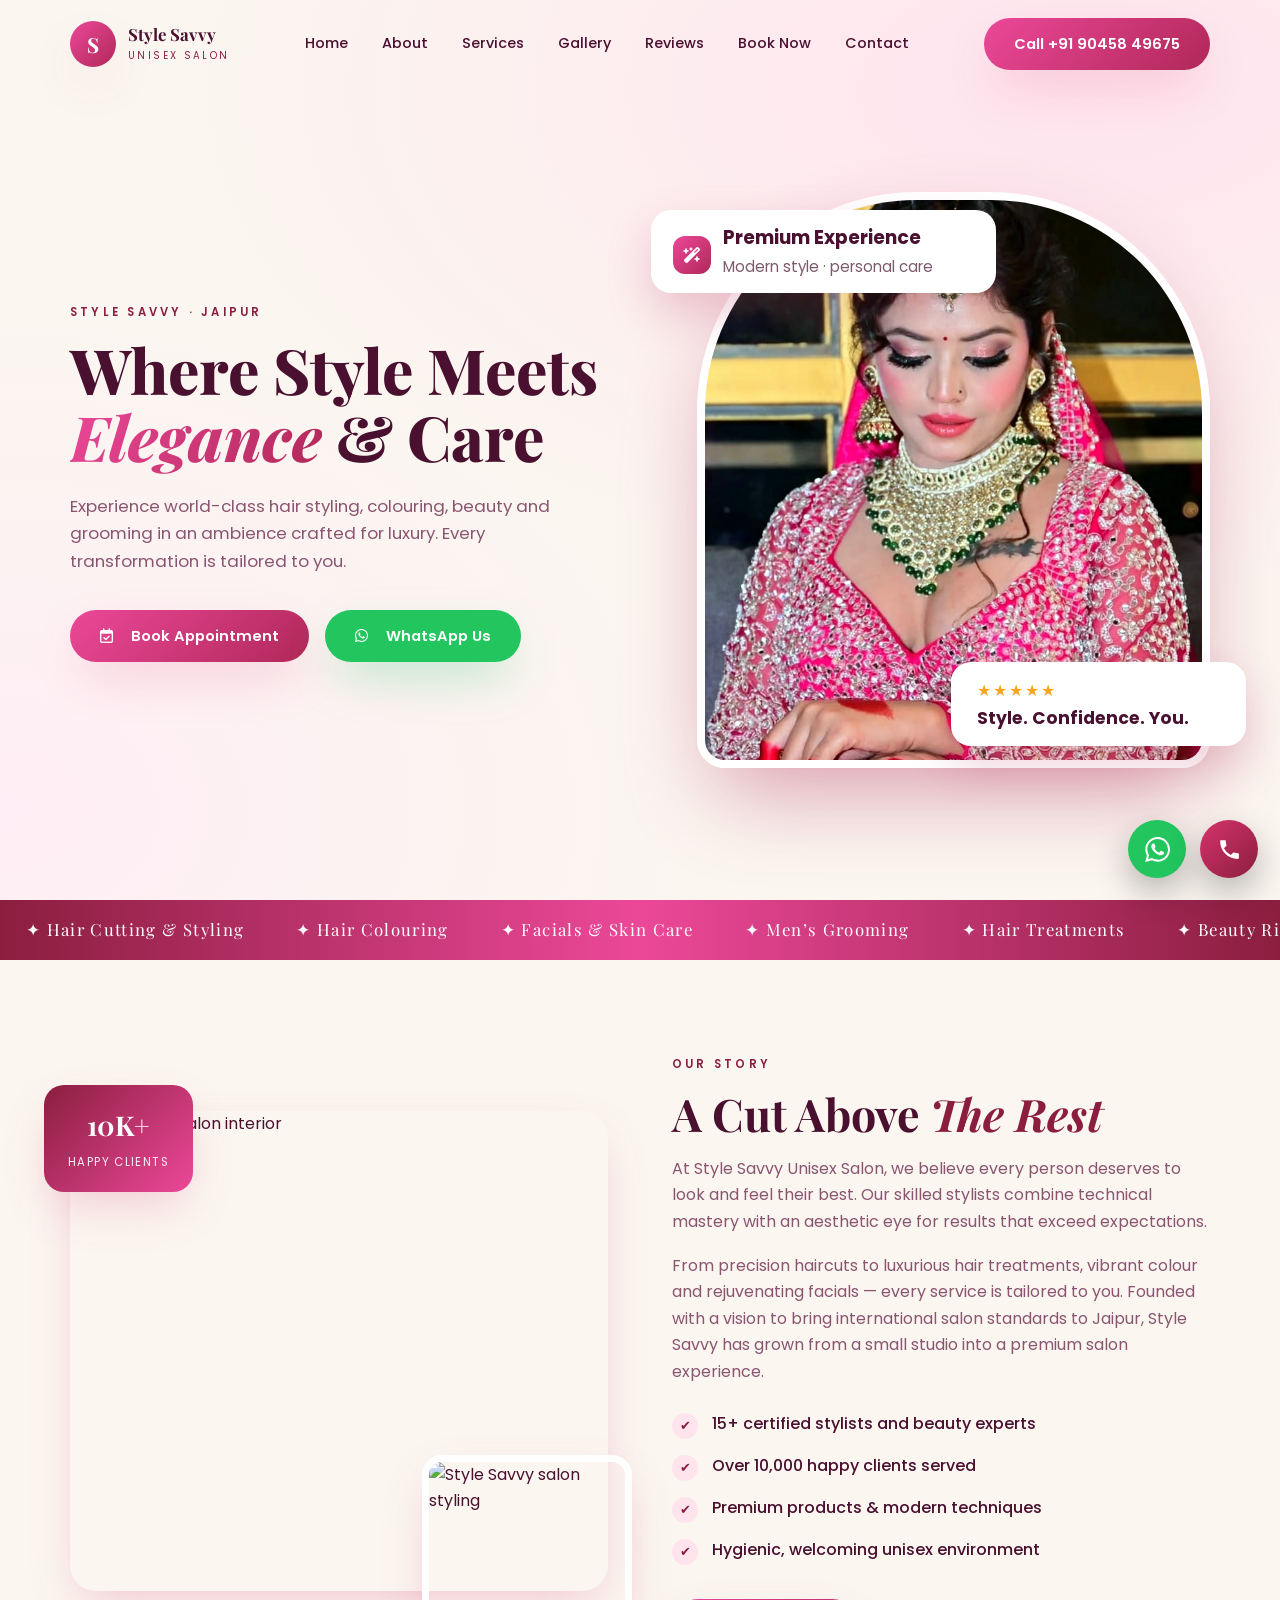
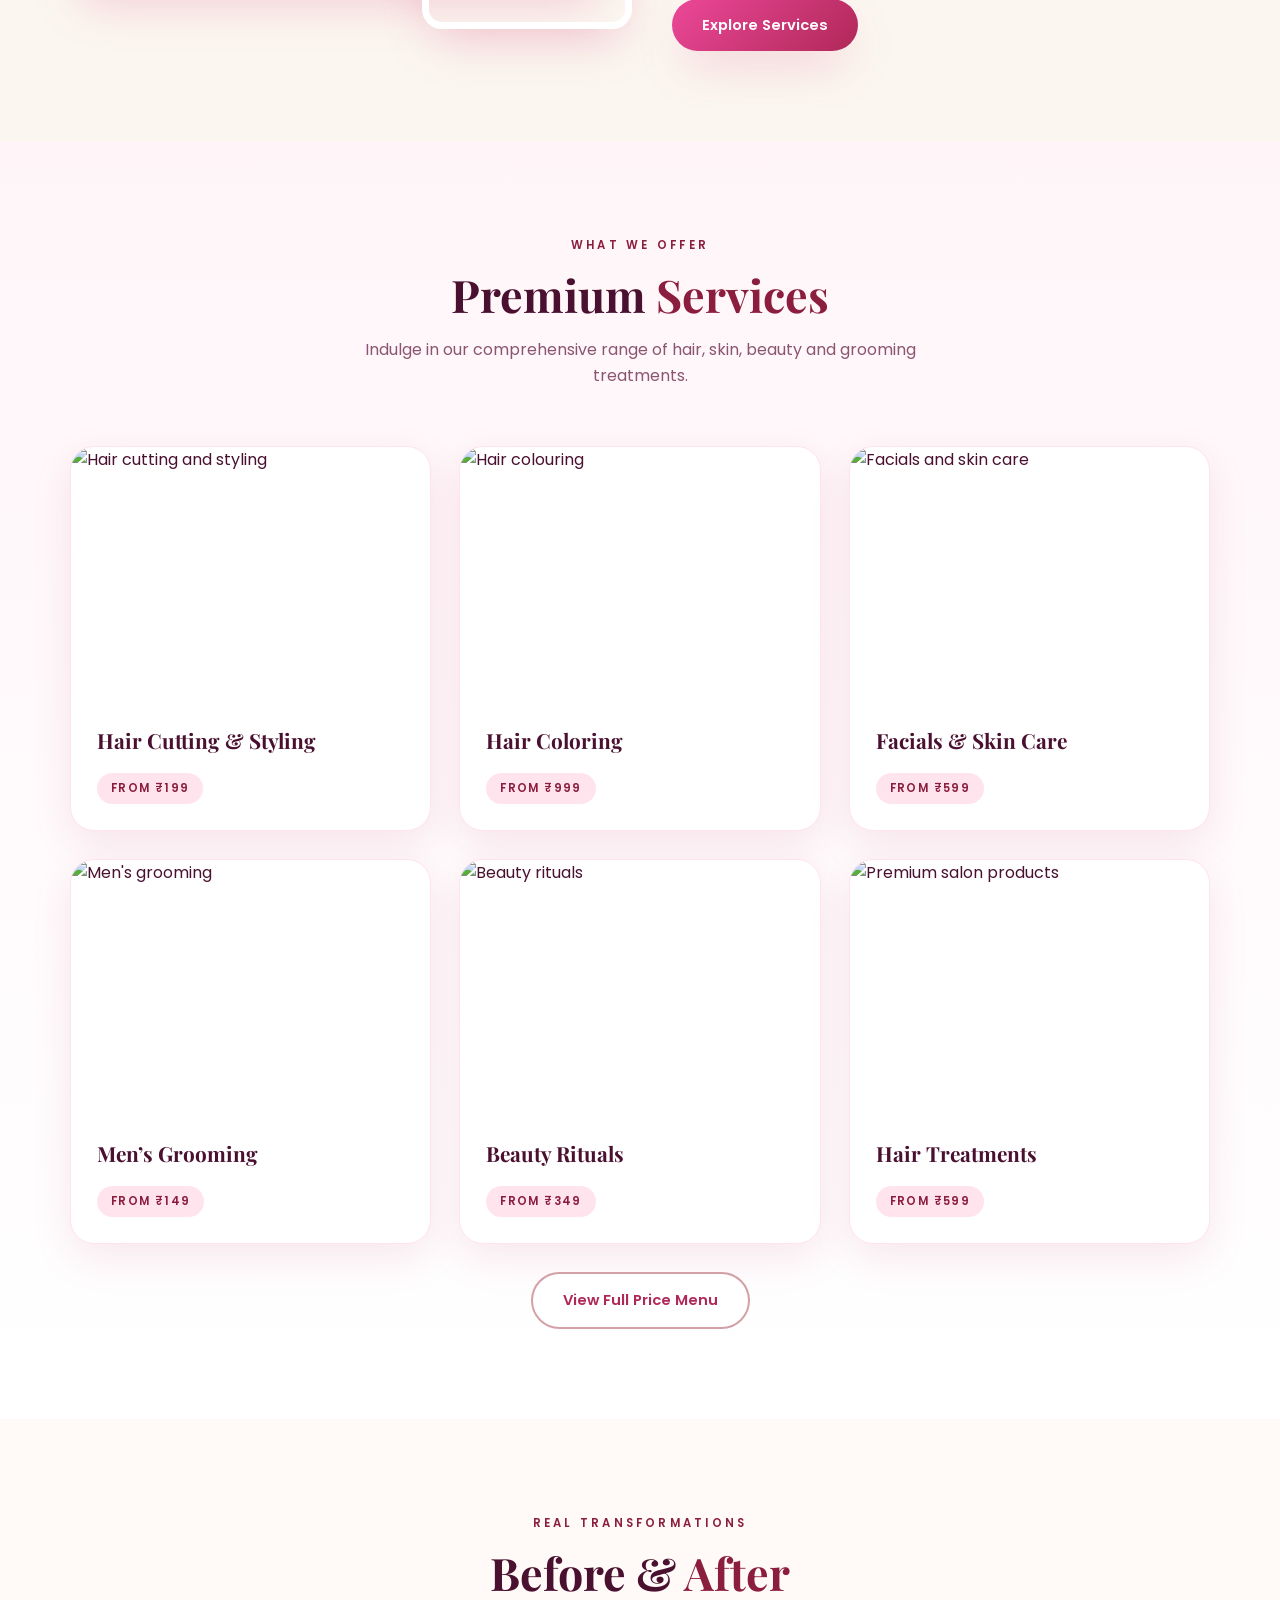
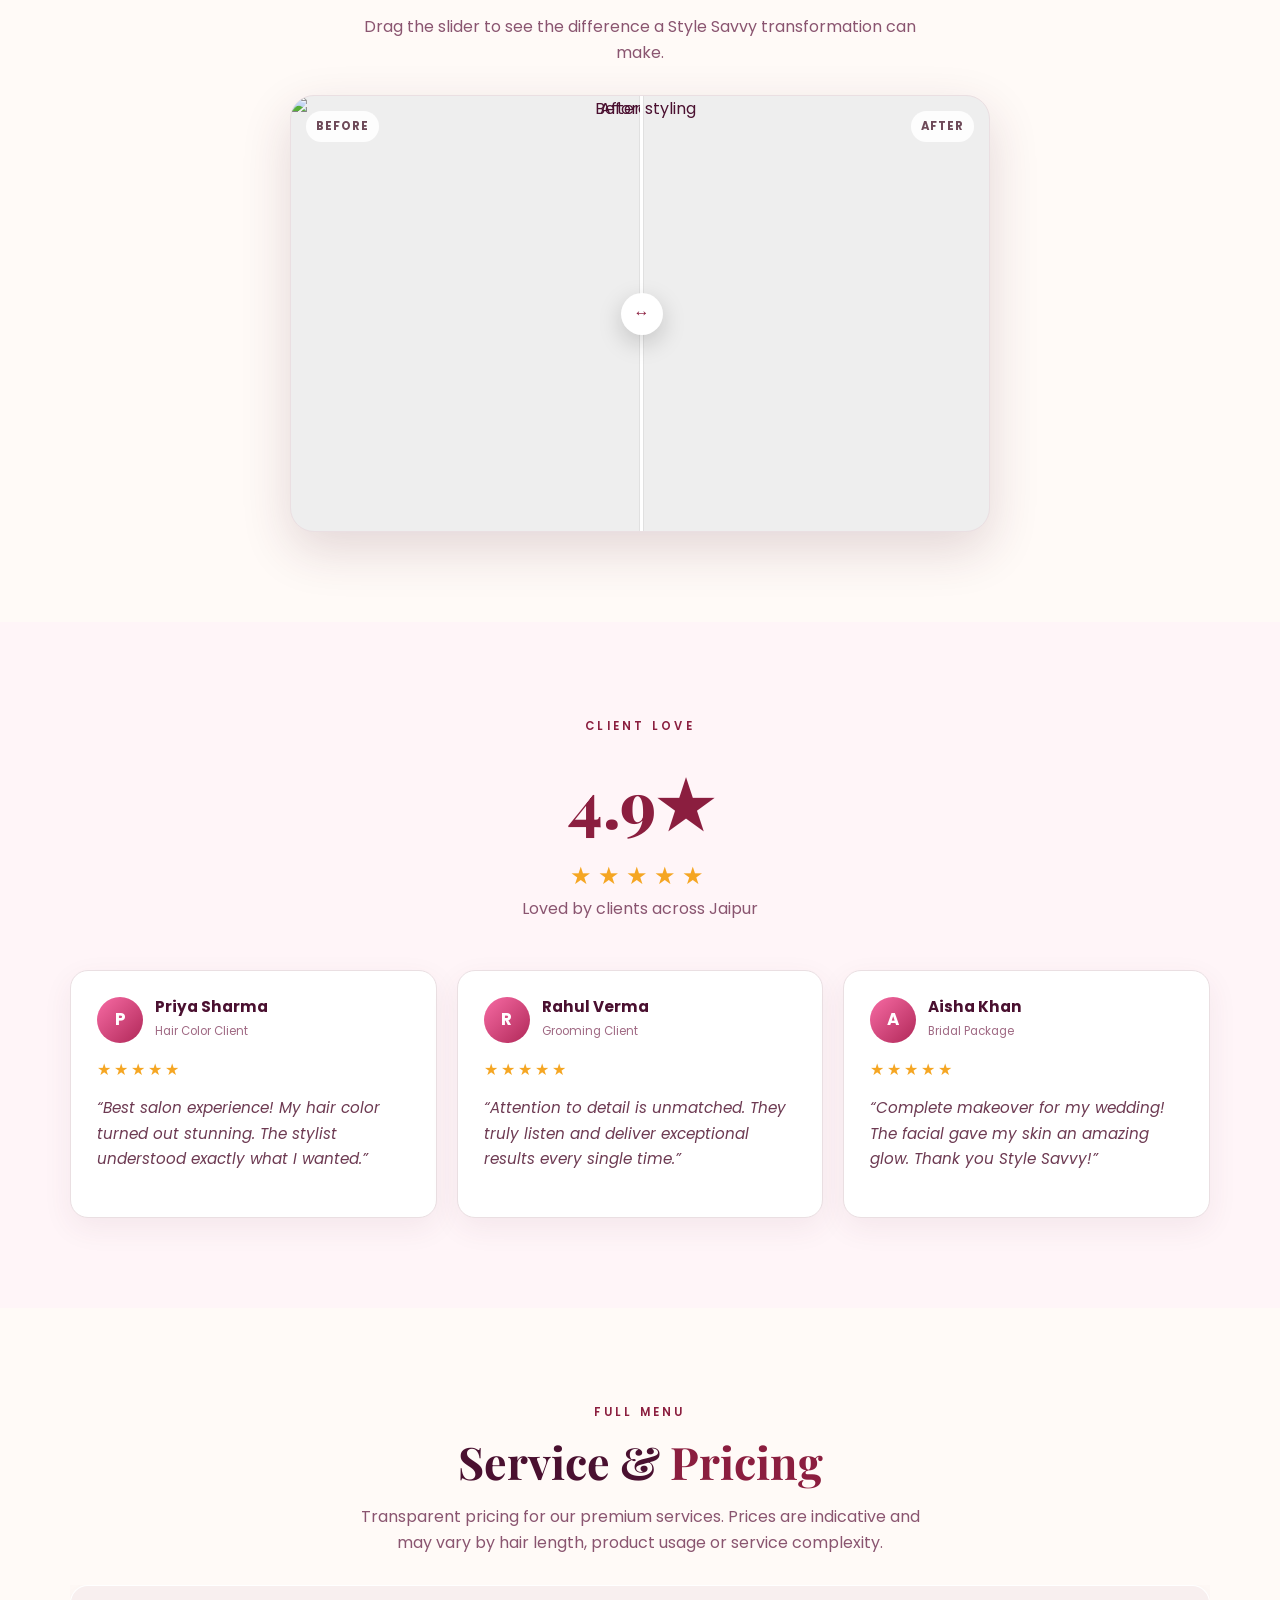
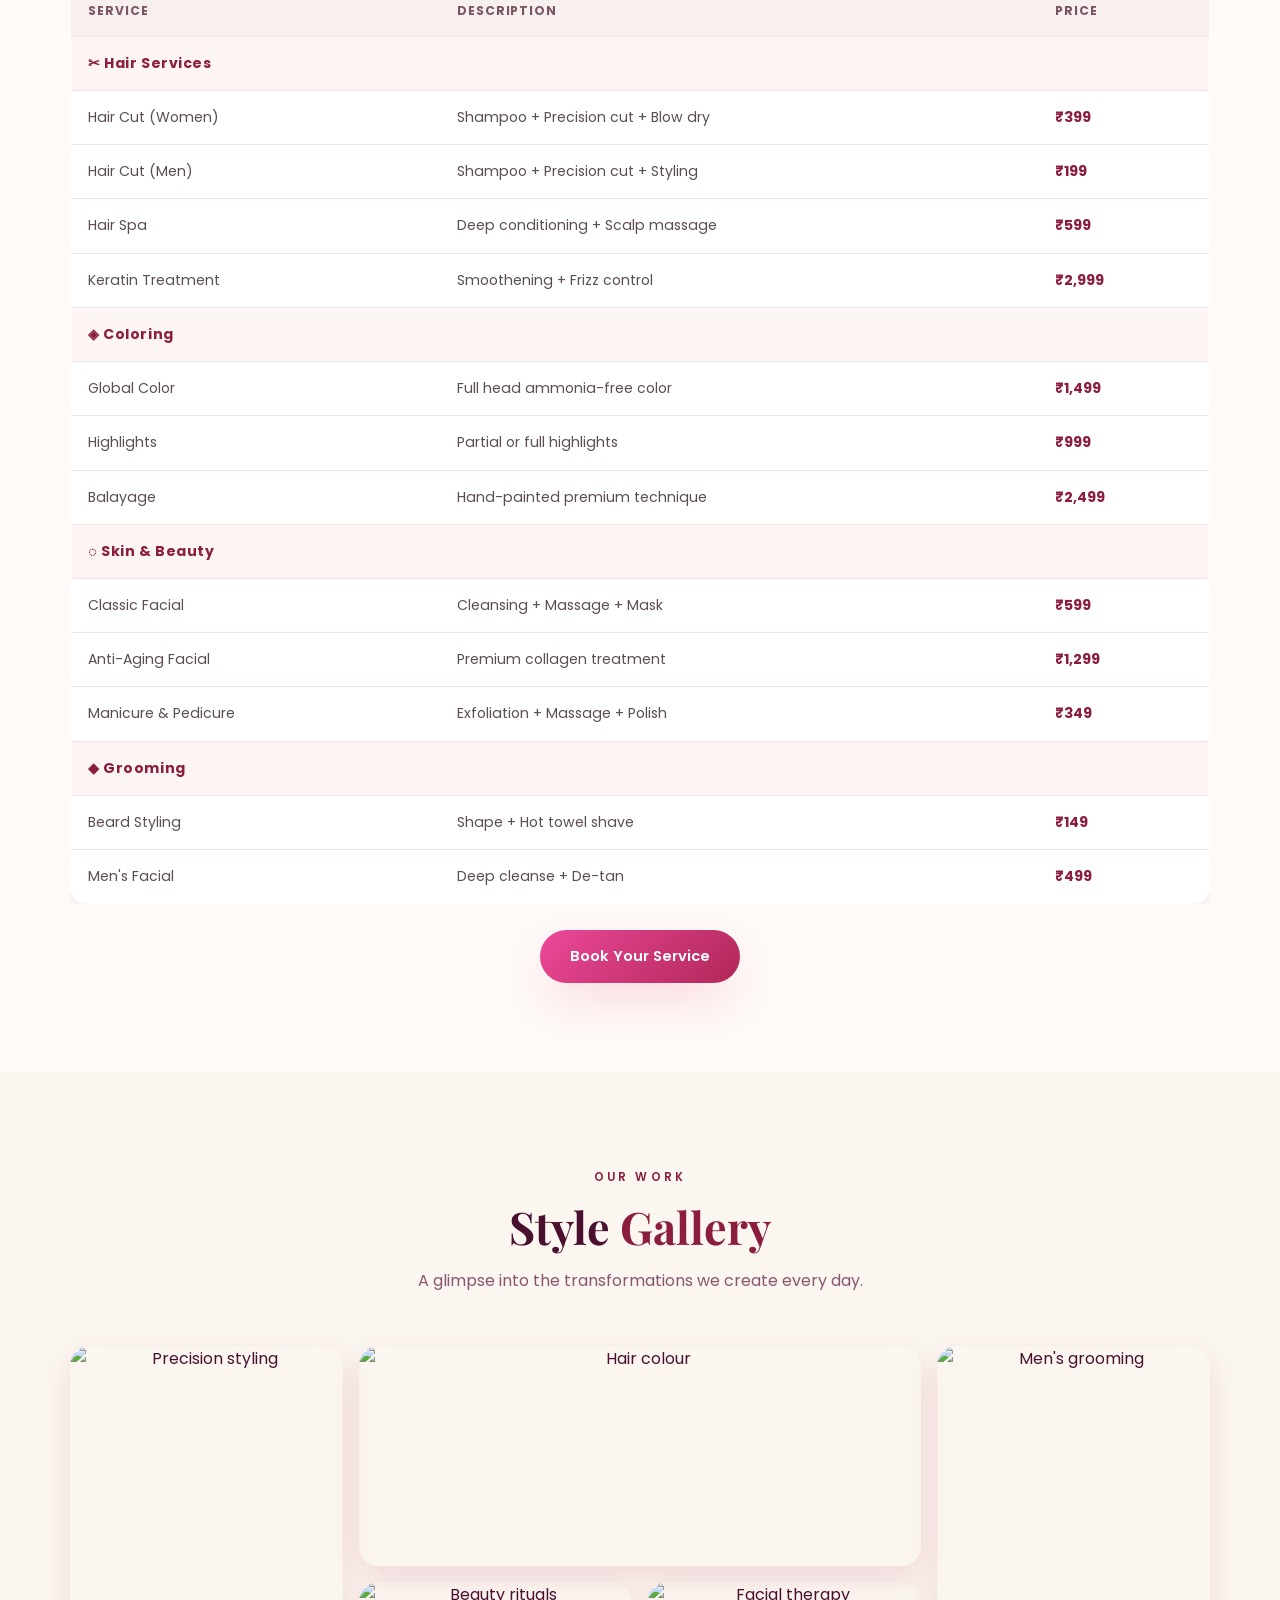
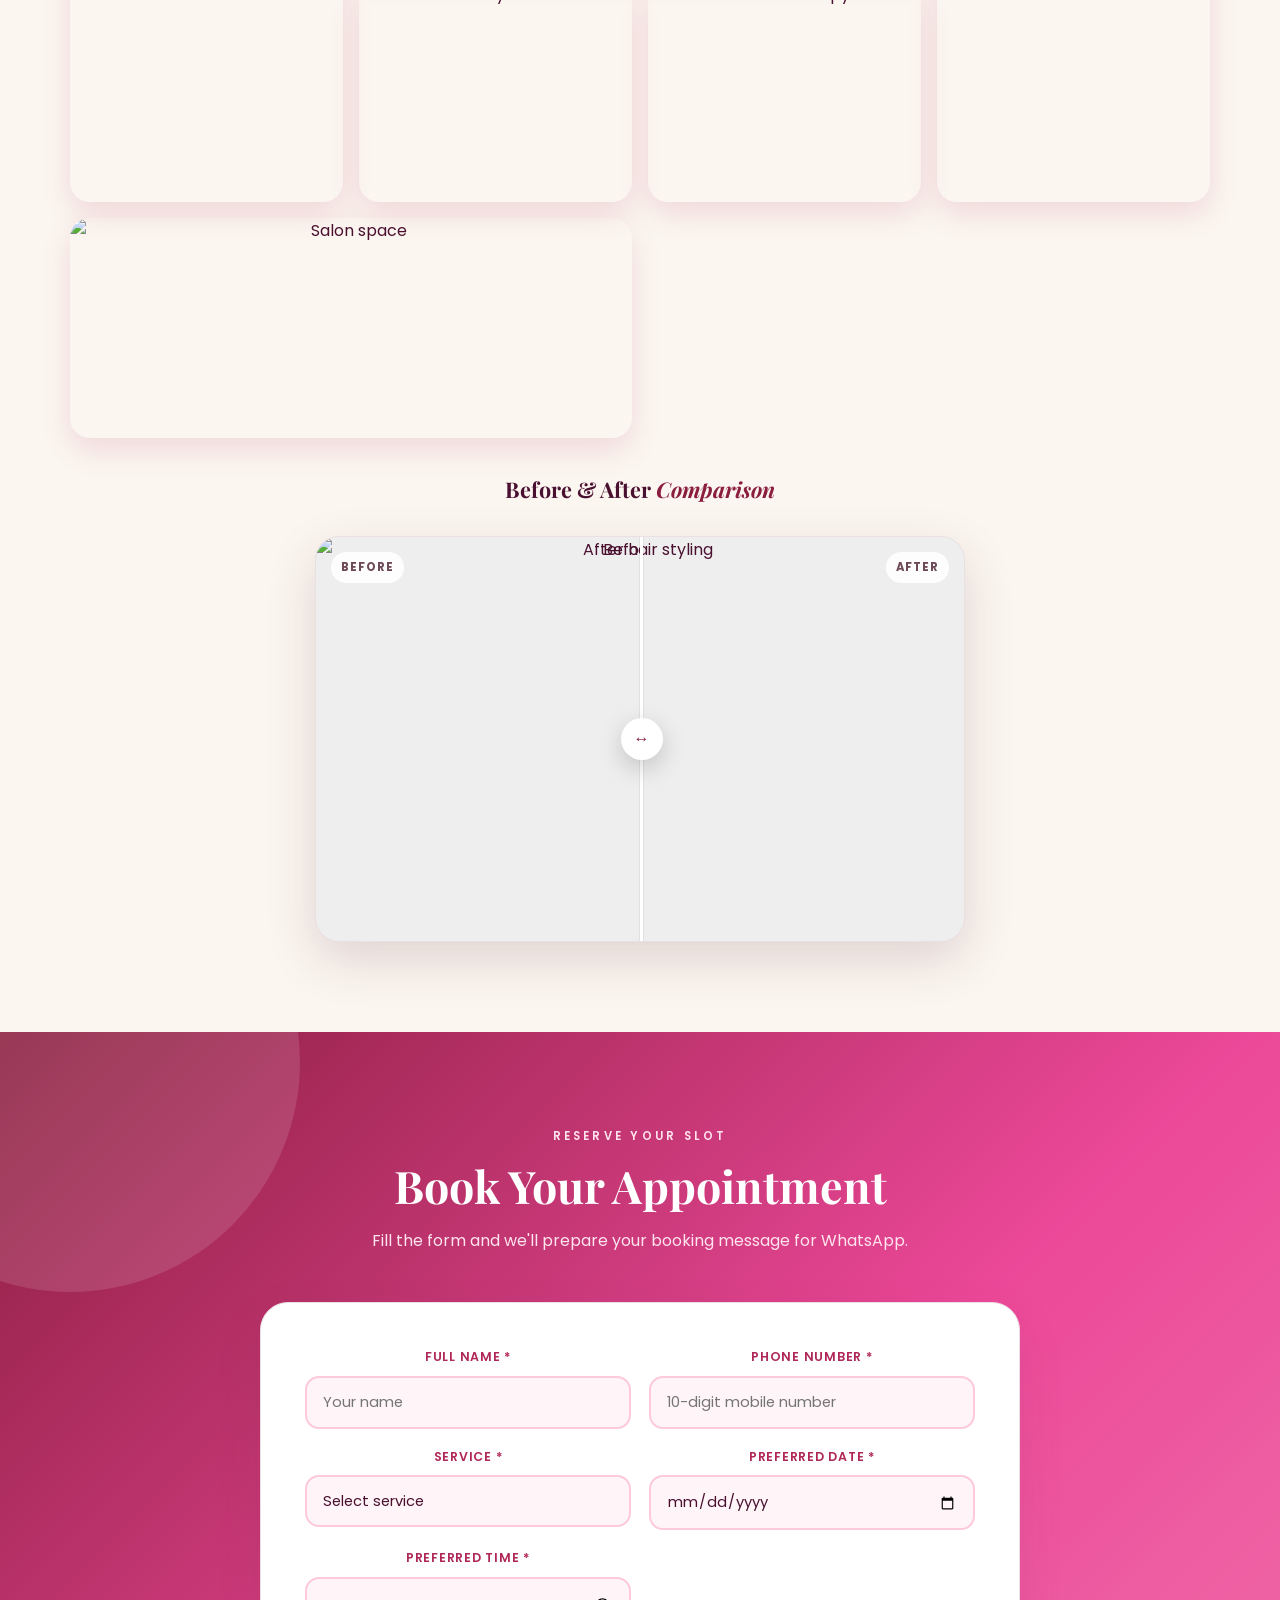
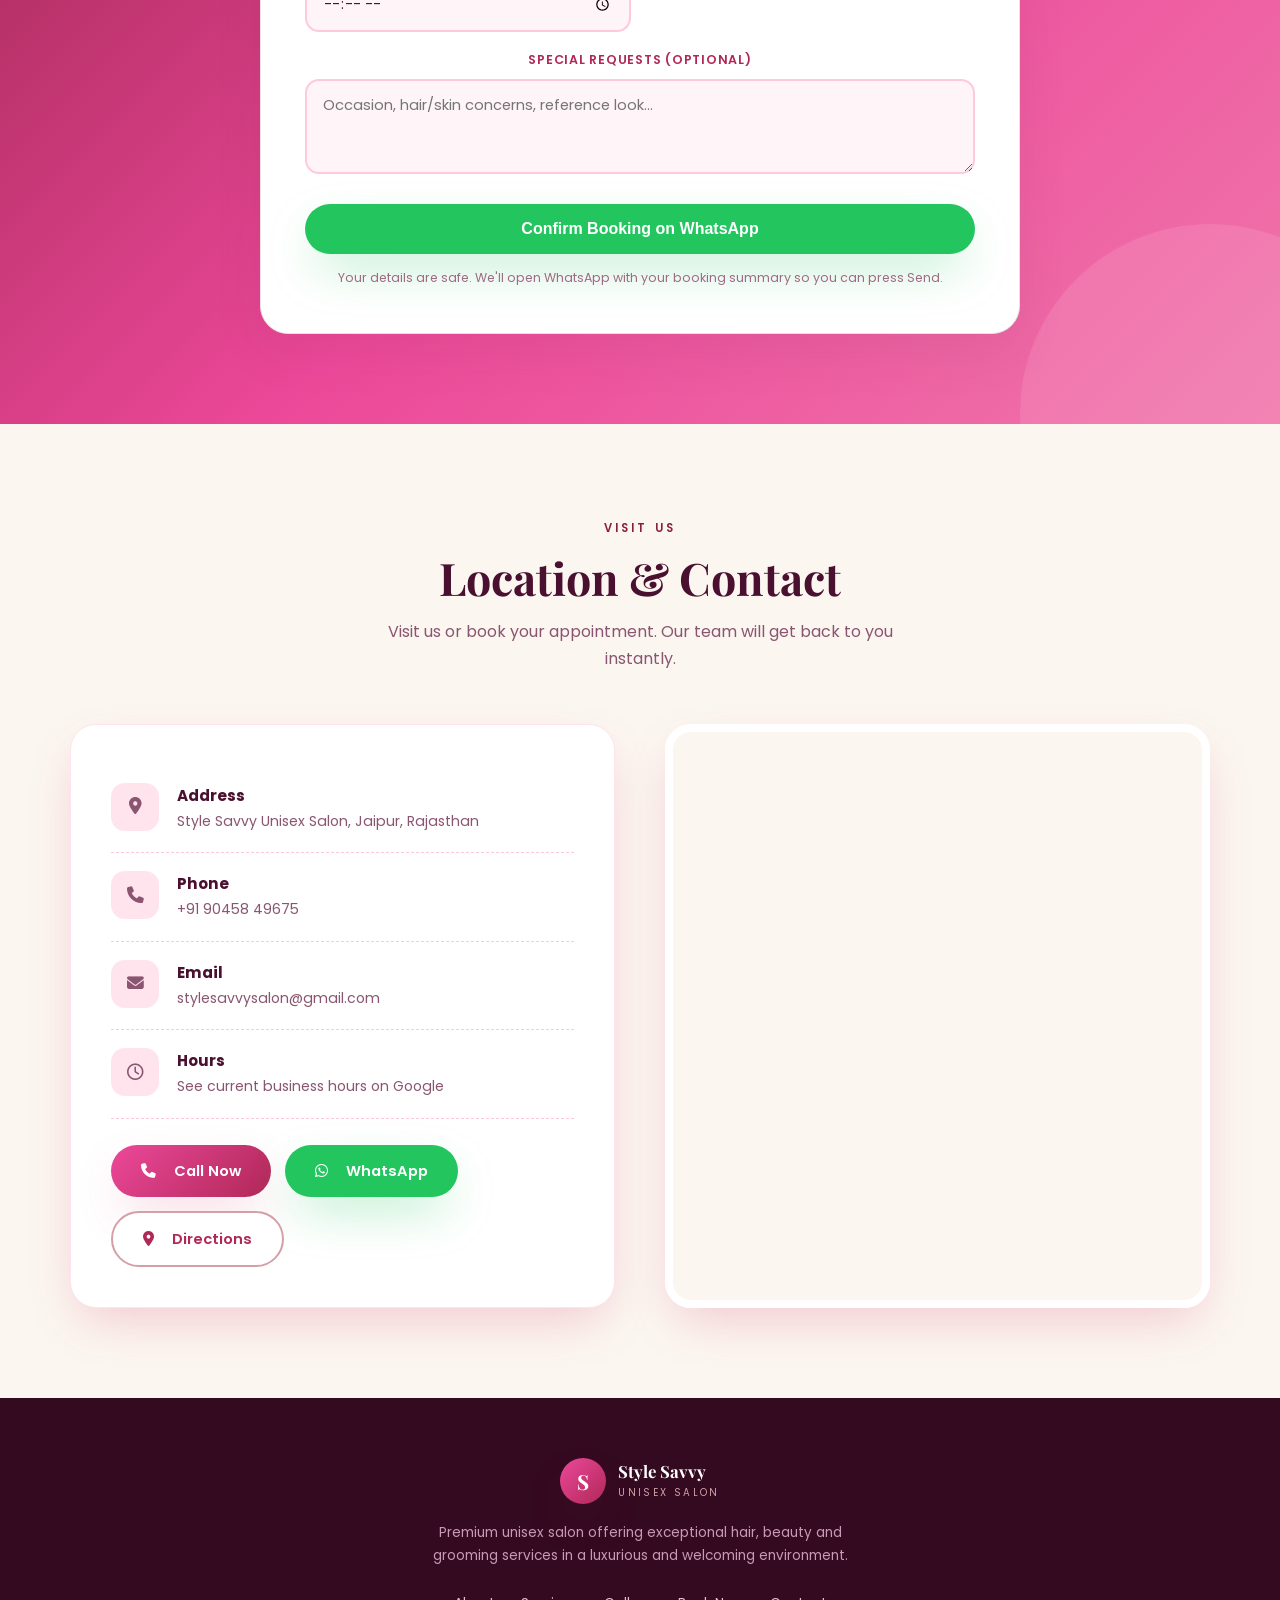
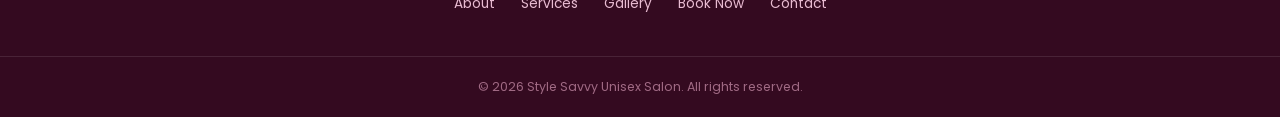
==== commit 5a7d8000: "Add files via upload" ====
--- a/index.html
+++ b/index.html
@@ -1,2208 +1,161 @@
-<!DOCTYPE html>
-<html lang="en">
-<head>
-    <meta charset="UTF-8">
-    <meta name="viewport" content="width=device-width, initial-scale=1.0">
-    <title>Style Savvy Unisex Salon | Premium Hair & Beauty</title>
-    <meta name="description" content="Style Savvy Unisex Salon - Premium hair cutting, styling, coloring, facials, and beauty services. Book your appointment online.">
-    <meta property="og:title" content="Style Savvy Unisex Salon">
-    <meta property="og:description" content="Premium hair & beauty salon. Book your transformation today.">
-    <meta property="og:type" content="website">
-    <link rel="preconnect" href="https://fonts.googleapis.com">
-    <link rel="preconnect" href="https://fonts.gstatic.com" crossorigin>
-    <link href="https://fonts.googleapis.com/css2?family=Playfair+Display:ital,wght@0,400;0,500;0,600;0,700;0,800;1,400;1,500;1,600&family=Inter:wght@300;400;500;600;700&family=Cormorant+Garamond:ital,wght@0,500;0,600;1,500&display=swap" rel="stylesheet">
-    <style>
-        /* ==================== CSS VARIABLES & THEMES ==================== */
-        :root {
-            --bg-primary: #0a0a0a;
-            --bg-secondary: #0f0f0f;
-            --bg-card: #161616;
-            --bg-card-hover: #1e1e1e;
-            --bg-input: #1a1a1a;
-            --border-color: #2a2a2a;
-            --border-light: #3a3a3a;
-            --primary: #8b1e3f;
-            --primary-light: #b03052;
-            --primary-dark: #5c142a;
-            --accent: #d4a0a7;
-            --accent-light: #e8cdd0;
-            --text-primary: #f7f3ee;
-            --text-secondary: #c5bdb5;
-            --text-muted: #8a8580;
-            --shadow-sm: 0 2px 10px rgba(0, 0, 0, 0.3);
-            --shadow-md: 0 8px 30px rgba(0, 0, 0, 0.4);
-            --shadow-lg: 0 20px 60px rgba(0, 0, 0, 0.5);
-            --shadow-glow: 0 0 40px rgba(139, 30, 63, 0.35);
-            --gradient-main: linear-gradient(135deg, #8b1e3f 0%, #5c142a 50%, #3a0d1a 100%);
-            --gradient-accent: linear-gradient(135deg, #d4a0a7 0%, #b03052 50%, #8b1e3f 100%);
-            --font-heading: 'Playfair Display', serif;
-            --font-body: 'Inter', sans-serif;
-            --font-accent: 'Cormorant Garamond', serif;
-            --radius-sm: 6px;
-            --radius-md: 12px;
-            --radius-lg: 20px;
-            --radius-xl: 28px;
-            --nav-height: 72px;
-            --transition-fast: 0.2s cubic-bezier(0.4, 0, 0.2, 1);
-            --transition-smooth: 0.4s cubic-bezier(0.4, 0, 0.2, 1);
-            --transition-bounce: 0.6s cubic-bezier(0.34, 1.56, 0.64, 1);
-            --bg-pattern: url("data:image/svg+xml,%3Csvg width='60' height='60' viewBox='0 0 60 60' xmlns='http://www.w3.org/2000/svg'%3E%3Cg fill='none' fill-rule='evenodd'%3E%3Cg fill='%238b1e3f' fill-opacity='0.04'%3E%3Cpath d='M36 34v-4h-2v4h-4v2h4v4h2v-4h4v-2h-4zm0-30V0h-2v4h-4v2h4v4h2V6h4V4h-4zM6 34v-4H4v4H0v2h4v4h2v-4h4v-2H6zM6 4V0H4v4H0v2h4v4h2V6h4V4H6z'/%3E%3C/g%3E%3C/g%3E%3C/svg%3E");
-        }
-
-        /* Light Theme */
-        [data-theme="light"] {
-            --bg-primary: #faf8f6;
-            --bg-secondary: #f4f0ec;
-            --bg-card: #ffffff;
-            --bg-card-hover: #f9f5f2;
-            --bg-input: #ffffff;
-            --border-color: #e5ddd5;
-            --border-light: #d5ccc2;
-            --text-primary: #1a1614;
-            --text-secondary: #4a423c;
-            --text-muted: #7a716a;
-            --shadow-sm: 0 2px 10px rgba(0, 0, 0, 0.08);
-            --shadow-md: 0 8px 30px rgba(0, 0, 0, 0.12);
-            --shadow-lg: 0 20px 60px rgba(0, 0, 0, 0.15);
-            --shadow-glow: 0 0 40px rgba(139, 30, 63, 0.15);
-            --bg-pattern: url("data:image/svg+xml,%3Csvg width='60' height='60' viewBox='0 0 60 60' xmlns='http://www.w3.org/2000/svg'%3E%3Cg fill='none' fill-rule='evenodd'%3E%3Cg fill='%238b1e3f' fill-opacity='0.06'%3E%3Cpath d='M36 34v-4h-2v4h-4v2h4v4h2v-4h4v-2h-4zm0-30V0h-2v4h-4v2h4v4h2V6h4V4h-4zM6 34v-4H4v4H0v2h4v4h2v-4h4v-2H6zM6 4V0H4v4H0v2h4v4h2V6h4V4H6z'/%3E%3C/g%3E%3C/g%3E%3C/svg%3E");
-        }
-
-        *,
-        *::before,
-        *::after {
-            margin: 0;
-            padding: 0;
-            box-sizing: border-box;
-        }
-
-        html {
-            scroll-behavior: smooth;
-            -webkit-font-smoothing: antialiased;
-            scroll-padding-top: var(--nav-height);
-        }
-
-        body {
-            font-family: var(--font-body);
-            background-color: var(--bg-primary);
-            color: var(--text-primary);
-            line-height: 1.7;
-            overflow-x: hidden;
-            letter-spacing: 0.01em;
-            transition: background-color 0.5s ease, color 0.5s ease;
-        }
-
-        ::selection {
-            background: var(--primary);
-            color: #fff;
-        }
-        ::-webkit-scrollbar {
-            width: 8px;
-        }
-        ::-webkit-scrollbar-track {
-            background: var(--bg-primary);
-        }
-        ::-webkit-scrollbar-thumb {
-            background: var(--primary);
-            border-radius: 4px;
-        }
-        ::-webkit-scrollbar-thumb:hover {
-            background: var(--primary-light);
-        }
-
-        .container {
-            max-width: 1200px;
-            margin: 0 auto;
-            padding: 0 32px;
-        }
-        @media (max-width: 768px) {
-            .container {
-                padding: 0 18px;
-            }
-        }
-
-        /* ==================== FOCUS STATES (Accessibility) ==================== */
-        a:focus-visible,
-        button:focus-visible,
-        input:focus-visible,
-        select:focus-visible,
-        textarea:focus-visible {
-            outline: 3px solid var(--primary-light);
-            outline-offset: 3px;
-            border-radius: 4px;
-        }
-
-        /* ==================== RIPPLE EFFECT ==================== */
-        .ripple-btn {
-            position: relative;
-            overflow: hidden;
-        }
-        .ripple {
-            position: absolute;
-            border-radius: 50%;
-            background: rgba(255, 255, 255, 0.4);
-            transform: scale(0);
-            animation: rippleAnim 0.7s ease-out forwards;
-            pointer-events: none;
-        }
-        @keyframes rippleAnim {
-            to {
-                transform: scale(4);
-                opacity: 0;
-            }
-        }
-
-        /* ==================== NAVBAR ==================== */
-        .navbar {
-            position: fixed;
-            top: 0;
-            left: 0;
-            right: 0;
-            z-index: 1000;
-            height: var(--nav-height);
-            transition: all 0.4s ease;
-            background: transparent;
-            display: flex;
-            align-items: center;
-        }
-        .navbar.scrolled {
-            background: var(--bg-primary);
-            backdrop-filter: blur(20px);
-            -webkit-backdrop-filter: blur(20px);
-            border-bottom: 1px solid var(--border-color);
-            box-shadow: var(--shadow-sm);
-            height: 64px;
-        }
-        .navbar .container {
-            display: flex;
-            align-items: center;
-            justify-content: space-between;
-            width: 100%;
-            gap: 16px;
-        }
-        .nav-logo {
-            font-family: var(--font-heading);
-            font-size: 1.5rem;
-            font-weight: 700;
-            color: var(--text-primary);
-            text-decoration: none;
-            letter-spacing: 0.04em;
-            cursor: pointer;
-            display: flex;
-            align-items: center;
-            gap: 10px;
-            transition: var(--transition-fast);
-            background: none;
-            border: none;
-        }
-        .nav-logo .logo-icon {
-            width: 36px;
-            height: 36px;
-            border-radius: 50%;
-            background: var(--gradient-main);
-            display: flex;
-            align-items: center;
-            justify-content: center;
-            font-size: 16px;
-            color: var(--accent);
-            border: 1.5px solid var(--primary-light);
-            flex-shrink: 0;
-            transition: var(--transition-smooth);
-        }
-        .nav-logo:hover .logo-icon {
-            transform: rotate(-10deg) scale(1.05);
-            box-shadow: var(--shadow-glow);
-        }
-        .nav-logo span {
-            color: var(--accent);
-            font-style: italic;
-        }
-        .nav-links {
-            display: flex;
-            align-items: center;
-            gap: 28px;
-            list-style: none;
-        }
-        .nav-links a {
-            color: var(--text-secondary);
-            text-decoration: none;
-            font-size: 0.82rem;
-            font-weight: 500;
-            letter-spacing: 0.08em;
-            text-transform: uppercase;
-            position: relative;
-            transition: var(--transition-fast);
-            padding: 4px 0;
-            cursor: pointer;
-            background: none;
-            border: none;
-            font-family: var(--font-body);
-        }
-        .nav-links a::after {
-            content: '';
-            position: absolute;
-            bottom: -2px;
-            left: 0;
-            width: 0;
-            height: 2px;
-            background: var(--gradient-accent);
-            transition: width var(--transition-smooth);
-            border-radius: 2px;
-        }
-        .nav-links a:hover,
-        .nav-links a.active {
-            color: var(--text-primary);
-        }
-        .nav-links a:hover::after,
-        .nav-links a.active::after {
-            width: 100%;
-        }
-        .nav-cta {
-            background: var(--gradient-main);
-            color: #fff !important;
-            padding: 10px 22px !important;
-            border-radius: 50px;
-            border: 1px solid var(--primary-light);
-            transition: all var(--transition-smooth) !important;
-            font-size: 0.78rem !important;
-            letter-spacing: 0.06em !important;
-        }
-        .nav-cta::after {
-            display: none !important;
-        }
-        .nav-cta:hover {
-            background: var(--primary-light) !important;
-            box-shadow: var(--shadow-glow);
-            transform: translateY(-2px);
-        }
-        .nav-actions {
-            display: flex;
-            align-items: center;
-            gap: 12px;
-        }
-        .theme-toggle {
-            width: 40px;
-            height: 40px;
-            border-radius: 50%;
-            background: var(--bg-card);
-            border: 1px solid var(--border-color);
-            display: flex;
-            align-items: center;
-            justify-content: center;
-            cursor: pointer;
-            font-size: 1.1rem;
-            color: var(--text-secondary);
-            transition: all var(--transition-smooth);
-        }
-        .theme-toggle:hover {
-            border-color: var(--primary-light);
-            background: var(--bg-card-hover);
-            transform: rotate(20deg);
-        }
-        .hamburger {
-            display: none;
-            flex-direction: column;
-            gap: 5px;
-            cursor: pointer;
-            background: none;
-            border: none;
-            padding: 5px;
-            z-index: 1001;
-        }
-        .hamburger span {
-            width: 28px;
-            height: 2.5px;
-            background: var(--text-primary);
-            border-radius: 3px;
-            transition: all 0.4s ease;
-            display: block;
-        }
-        .hamburger.active span:nth-child(1) {
-            transform: translateY(7.5px) rotate(45deg);
-        }
-        .hamburger.active span:nth-child(2) {
-            opacity: 0;
-            transform: translateX(-10px);
-        }
-        .hamburger.active span:nth-child(3) {
-            transform: translateY(-7.5px) rotate(-45deg);
-        }
-        @media (max-width: 900px) {
-            .hamburger {
-                display: flex;
-            }
-            .nav-links {
-                position: fixed;
-                top: 0;
-                right: -100%;
-                width: 80%;
-                max-width: 380px;
-                height: 100vh;
-                background: var(--bg-primary);
-                backdrop-filter: blur(30px);
-                flex-direction: column;
-                align-items: center;
-                justify-content: center;
-                gap: 28px;
-                transition: right 0.5s cubic-bezier(0.4, 0, 0.2, 1);
-                border-left: 1px solid var(--border-color);
-                box-shadow: var(--shadow-lg);
-                padding: 40px 20px;
-            }
-            .nav-links.open {
-                right: 0;
-            }
-            .nav-links a {
-                font-size: 1rem;
-            }
-        }
-
-        /* ==================== PAGE SYSTEM (SPA) ==================== */
-        .page {
-            display: none;
-            animation: pageFadeIn 0.5s ease;
-        }
-        .page.active {
-            display: block;
-        }
-        @keyframes pageFadeIn {
-            from {
-                opacity: 0;
-                transform: translateY(20px);
-            }
-            to {
-                opacity: 1;
-                transform: translateY(0);
-            }
-        }
-
-        /* ==================== HERO ==================== */
-        .hero {
-            min-height: 100vh;
-            display: flex;
-            align-items: center;
-            position: relative;
-            overflow: hidden;
-            background: var(--bg-primary);
-            padding-top: var(--nav-height);
-        }
-        .hero-bg {
-            position: absolute;
-            inset: 0;
-            z-index: 0;
-            background:
-                radial-gradient(ellipse at 20% 50%, rgba(139, 30, 63, 0.35) 0%, transparent 60%),
-                radial-gradient(ellipse at 80% 30%, rgba(176, 48, 82, 0.2) 0%, transparent 50%),
-                radial-gradient(ellipse at 50% 80%, rgba(92, 20, 42, 0.3) 0%, transparent 55%),
-                var(--bg-primary);
-        }
-        .hero-bg::before {
-            content: '';
-            position: absolute;
-            inset: 0;
-            background:
-                url('https://images.unsplash.com/photo-1560066984-138dadb4c035?w=1600&q=80&auto=format&fit=crop') center/cover no-repeat;
-            opacity: 0.2;
-            filter: brightness(0.65) saturate(0.9);
-            animation: heroZoom 20s ease-in-out infinite alternate;
-        }
-        .hero-bg::after {
-            content: '';
-            position: absolute;
-            inset: 0;
-            background: linear-gradient(180deg, rgba(10, 10, 10, 0.7) 0%, rgba(10, 10, 10, 0.4) 40%, rgba(10, 10, 10, 0.85) 100%);
-        }
-        [data-theme="light"] .hero-bg::after {
-            background: linear-gradient(180deg, rgba(250, 248, 246, 0.85) 0%, rgba(250, 248, 246, 0.7) 40%, rgba(250, 248, 246, 0.9) 100%);
-        }
-        [data-theme="light"] .hero-bg::before {
-            opacity: 0.35;
-            filter: brightness(0.9) saturate(0.8);
-        }
-        .hero-illustration {
-            position: absolute;
-            right: -5%;
-            top: 50%;
-            transform: translateY(-50%);
-            z-index: 1;
-            opacity: 0.4;
-            pointer-events: none;
-            width: 500px;
-            height: 500px;
-        }
-        [data-theme="light"] .hero-illustration {
-            opacity: 0.5;
-        }
-        .hero-illustration svg {
-            width: 100%;
-            height: 100%;
-        }
-        @keyframes heroZoom {
-            0% {
-                transform: scale(1);
-            }
-            100% {
-                transform: scale(1.08);
-            }
-        }
-        .hero .container {
-            position: relative;
-            z-index: 2;
-            width: 100%;
-        }
-        .hero-content {
-            max-width: 720px;
-            padding: 80px 0 60px;
-        }
-        .hero-badge {
-            display: inline-flex;
-            align-items: center;
-            gap: 10px;
-            background: rgba(139, 30, 63, 0.25);
-            border: 1px solid rgba(176, 48, 82, 0.4);
-            padding: 8px 20px;
-            border-radius: 50px;
-            font-size: 0.78rem;
-            letter-spacing: 0.15em;
-            text-transform: uppercase;
-            color: var(--accent);
-            margin-bottom: 24px;
-            backdrop-filter: blur(10px);
-        }
-        .hero-badge .dot {
-            width: 6px;
-            height: 6px;
-            background: var(--primary-light);
-            border-radius: 50%;
-            animation: pulse 2s infinite;
-        }
-        @keyframes pulse {
-            0%,
-            100% {
-                box-shadow: 0 0 0 0 rgba(176, 48, 82, 0.6);
-            }
-            50% {
-                box-shadow: 0 0 0 8px rgba(176, 48, 82, 0);
-            }
-        }
-        .hero-title {
-            font-family: var(--font-heading);
-            font-size: clamp(2.5rem, 5.5vw, 4.5rem);
-            font-weight: 800;
-            line-height: 1.1;
-            letter-spacing: -0.01em;
-            margin-bottom: 20px;
-        }
-        .hero-title .highlight {
-            background: var(--gradient-accent);
-            -webkit-background-clip: text;
-            -webkit-text-fill-color: transparent;
-            background-clip: text;
-            font-style: italic;
-        }
-        .hero-subtitle {
-            font-size: 1.1rem;
-            color: var(--text-secondary);
-            max-width: 540px;
-            margin-bottom: 32px;
-            font-weight: 300;
-            line-height: 1.8;
-        }
-        .hero-buttons {
-            display: flex;
-            flex-wrap: wrap;
-            gap: 14px;
-            margin-bottom: 44px;
-        }
-        .btn {
-            display: inline-flex;
-            align-items: center;
-            gap: 10px;
-            padding: 15px 30px;
-            border-radius: 50px;
-            font-size: 0.85rem;
-            font-weight: 600;
-            letter-spacing: 0.06em;
-            text-decoration: none;
-            cursor: pointer;
-            border: none;
-            transition: all var(--transition-smooth);
-            text-transform: uppercase;
-            font-family: var(--font-body);
-            position: relative;
-            overflow: hidden;
-        }
-        .btn-primary {
-            background: var(--gradient-main);
-            color: #fff;
-            border: 1.5px solid var(--primary-light);
-            box-shadow: 0 4px 20px rgba(139, 30, 63, 0.35);
-        }
-        .btn-primary::before {
-            content: '';
-            position: absolute;
-            inset: 0;
-            background: linear-gradient(135deg, rgba(255, 255, 255, 0.15) 0%, transparent 50%);
-            pointer-events: none;
-        }
-        .btn-primary:hover {
-            background: var(--primary-light);
-            box-shadow: var(--shadow-glow);
-            transform: translateY(-3px);
-            border-color: var(--accent);
-        }
-        .btn-outline {
-            background: transparent;
-            color: var(--text-primary);
-            border: 1.5px solid var(--border-light);
-        }
-        .btn-outline:hover {
-            border-color: var(--accent);
-            background: rgba(212, 160, 167, 0.08);
-            transform: translateY(-3px);
-            box-shadow: var(--shadow-sm);
-        }
-        .btn .arrow {
-            transition: transform var(--transition-fast);
-            font-size: 1rem;
-        }
-        .btn:hover .arrow {
-            transform: translateX(5px);
-        }
-        .hero-stats {
-            display: flex;
-            gap: 36px;
-            flex-wrap: wrap;
-        }
-        .hero-stat .stat-number {
-            font-family: var(--font-heading);
-            font-size: 2rem;
-            font-weight: 700;
-            color: var(--accent);
-            line-height: 1.2;
-            display: flex;
-            align-items: baseline;
-            gap: 2px;
-        }
-        .hero-stat .stat-number .plus {
-            font-size: 1.2rem;
-            color: var(--primary-light);
-        }
-        .hero-stat .stat-label {
-            font-size: 0.75rem;
-            text-transform: uppercase;
-            letter-spacing: 0.1em;
-            color: var(--text-muted);
-            font-weight: 500;
-        }
-        .hero-scroll {
-            position: absolute;
-            bottom: 30px;
-            left: 50%;
-            transform: translateX(-50%);
-            z-index: 2;
-            color: var(--text-muted);
-            font-size: 1.4rem;
-            animation: bounceDown 2.5s infinite;
-            cursor: pointer;
-            text-decoration: none;
-            display: flex;
-            flex-direction: column;
-            align-items: center;
-            gap: 4px;
-            background: none;
-            border: none;
-            font-family: var(--font-body);
-        }
-        .hero-scroll span {
-            font-size: 0.6rem;
-            text-transform: uppercase;
-            letter-spacing: 0.15em;
-        }
-        @keyframes bounceDown {
-            0%,
-            100% {
-                transform: translateX(-50%) translateY(0);
-            }
-            50% {
-                transform: translateX(-50%) translateY(8px);
-            }
-        }
-
-        /* ==================== SECTION HEADERS ==================== */
-        .section {
-            padding: 80px 0;
-            position: relative;
-        }
-        .section-alt {
-            background: var(--bg-secondary);
-            border-top: 1px solid var(--border-color);
-            border-bottom: 1px solid var(--border-color);
-        }
-        .section-header {
-            text-align: center;
-            max-width: 650px;
-            margin: 0 auto 48px;
-        }
-        .section-tag {
-            display: inline-block;
-            font-size: 0.72rem;
-            text-transform: uppercase;
-            letter-spacing: 0.25em;
-            color: var(--accent);
-            margin-bottom: 12px;
-            font-weight: 600;
-            position: relative;
-        }
-        .section-tag::before,
-        .section-tag::after {
-            content: '';
-            position: absolute;
-            top: 50%;
-            width: 30px;
-            height: 1px;
-            background: var(--primary-light);
-            opacity: 0.5;
-        }
-        .section-tag::before {
-            right: calc(100% + 12px);
-        }
-        .section-tag::after {
-            left: calc(100% + 12px);
-        }
-        .section-title {
-            font-family: var(--font-heading);
-            font-size: clamp(2rem, 4vw, 2.8rem);
-            font-weight: 700;
-            color: var(--text-primary);
-            line-height: 1.2;
-            margin-bottom: 14px;
-        }
-        .section-title .em {
-            font-style: italic;
-            background: var(--gradient-accent);
-            -webkit-background-clip: text;
-            -webkit-text-fill-color: transparent;
-            background-clip: text;
-        }
-        .section-subtitle {
-            font-size: 0.95rem;
-            color: var(--text-muted);
-            font-weight: 300;
-            line-height: 1.8;
-        }
-
-        /* ==================== SERVICES GRID ==================== */
-        .services-grid {
-            display: grid;
-            grid-template-columns: repeat(3, 1fr);
-            gap: 20px;
-        }
-        .service-card {
-            background: var(--bg-card);
-            border: 1px solid var(--border-color);
-            border-radius: var(--radius-md);
-            padding: 28px 24px;
-            transition: all var(--transition-smooth);
-            cursor: pointer;
-            position: relative;
-            overflow: hidden;
-            text-align: left;
-        }
-        .service-card::before {
-            content: '';
-            position: absolute;
-            top: 0;
-            left: 0;
-            width: 100%;
-            height: 3px;
-            background: var(--gradient-accent);
-            transform: scaleX(0);
-            transform-origin: left;
-            transition: transform var(--transition-smooth);
-        }
-        .service-card:hover::before {
-            transform: scaleX(1);
-        }
-        .service-card:hover {
-            background: var(--bg-card-hover);
-            border-color: var(--border-light);
-            transform: translateY(-6px);
-            box-shadow: var(--shadow-md);
-        }
-        .service-icon {
-            width: 50px;
-            height: 50px;
-            border-radius: 50%;
-            background: rgba(139, 30, 63, 0.15);
-            border: 1.5px solid rgba(176, 48, 82, 0.35);
-            display: flex;
-            align-items: center;
-            justify-content: center;
-            font-size: 1.3rem;
-            margin-bottom: 14px;
-            transition: all var(--transition-smooth);
-            color: var(--accent);
-        }
-        .service-card:hover .service-icon {
-            background: var(--gradient-main);
-            border-color: var(--primary-light);
-            transform: scale(1.1) rotate(-5deg);
-            box-shadow: var(--shadow-glow);
-            color: #fff;
-        }
-        .service-card h4 {
-            font-family: var(--font-heading);
-            font-size: 1.15rem;
-            font-weight: 600;
-            color: var(--text-primary);
-            margin-bottom: 8px;
-        }
-        .service-card p {
-            font-size: 0.85rem;
-            color: var(--text-muted);
-            font-weight: 300;
-            line-height: 1.7;
-            margin-bottom: 12px;
-        }
-        .service-price {
-            font-size: 1rem;
-            font-weight: 600;
-            color: var(--accent);
-            font-family: var(--font-heading);
-        }
-        .service-price span {
-            font-size: 0.7rem;
-            color: var(--text-muted);
-            font-family: var(--font-body);
-            font-weight: 400;
-            text-transform: uppercase;
-            letter-spacing: 0.08em;
-        }
-        @media (max-width: 992px) {
-            .services-grid {
-                grid-template-columns: repeat(2, 1fr);
-            }
-        }
-        @media (max-width: 600px) {
-            .services-grid {
-                grid-template-columns: 1fr;
-                gap: 14px;
-            }
-            .service-card {
-                padding: 22px 18px;
-            }
-        }
-
-        /* ==================== PRICING TABLE ==================== */
-        .pricing-table {
-            width: 100%;
-            border-collapse: collapse;
-            margin-top: 20px;
-        }
-        .pricing-table th,
-        .pricing-table td {
-            padding: 14px 18px;
-            text-align: left;
-            border-bottom: 1px solid var(--border-color);
-            font-size: 0.88rem;
-        }
-        .pricing-table th {
-            font-family: var(--font-heading);
-            font-weight: 600;
-            color: var(--text-primary);
-            text-transform: uppercase;
-            letter-spacing: 0.08em;
-            font-size: 0.75rem;
-            background: var(--bg-card);
-            position: sticky;
-            top: var(--nav-height);
-            z-index: 2;
-        }
-        .pricing-table td {
-            color: var(--text-secondary);
-            font-weight: 300;
-        }
-        .pricing-table tr:hover td {
-            background: var(--bg-card-hover);
-        }
-        .pricing-table .price {
-            font-weight: 600;
-            color: var(--accent);
-            font-family: var(--font-heading);
-        }
-        .pricing-category {
-            font-weight: 700;
-            color: var(--text-primary);
-            font-family: var(--font-heading);
-            background: var(--bg-card);
-            letter-spacing: 0.06em;
-        }
-        .pricing-badge {
-            display: inline-block;
-            background: var(--gradient-main);
-            color: #fff;
-            font-size: 0.6rem;
-            padding: 3px 8px;
-            border-radius: 20px;
-            letter-spacing: 0.06em;
-            text-transform: uppercase;
-        }
-
-        /* ==================== BEFORE/AFTER SLIDER ==================== */
-        .ba-slider-wrapper {
-            position: relative;
-            border-radius: var(--radius-md);
-            overflow: hidden;
-            cursor: pointer;
-            user-select: none;
-            border: 1px solid var(--border-color);
-            box-shadow: var(--shadow-md);
-            aspect-ratio: 4/3;
-            max-height: 420px;
-        }
-        .ba-slider-wrapper img {
-            width: 100%;
-            height: 100%;
-            object-fit: cover;
-            display: block;
-            pointer-events: none;
-            border-radius: var(--radius-md);
-        }
-        .ba-before {
-            position: absolute;
-            inset: 0;
-            z-index: 1;
-            overflow: hidden;
-            border-radius: var(--radius-md);
-        }
-        .ba-before img {
-            width: 100%;
-            height: 100%;
-            object-fit: cover;
-            display: block;
-        }
-        .ba-after {
-            position: relative;
-            z-index: 0;
-            border-radius: var(--radius-md);
-        }
-        .ba-handle {
-            position: absolute;
-            top: 0;
-            bottom: 0;
-            z-index: 3;
-            left: 50%;
-            width: 3px;
-            background: var(--accent);
-            cursor: ew-resize;
-            display: flex;
-            align-items: center;
-            justify-content: center;
-        }
-        .ba-handle::after {
-            content: '⟷';
-            position: absolute;
-            font-size: 1.4rem;
-            color: #fff;
-            background: var(--gradient-main);
-            width: 44px;
-            height: 44px;
-            border-radius: 50%;
-            display: flex;
-            align-items: center;
-            justify-content: center;
-            border: 2px solid #fff;
-            box-shadow: 0 4px 15px rgba(0, 0, 0, 0.3);
-        }
-        .ba-label {
-            position: absolute;
-            z-index: 4;
-            font-size: 0.7rem;
-            text-transform: uppercase;
-            letter-spacing: 0.1em;
-            padding: 5px 12px;
-            border-radius: 20px;
-            font-weight: 600;
-            top: 14px;
-        }
-        .ba-label-before {
-            left: 14px;
-            background: rgba(10, 10, 10, 0.8);
-            color: #fff;
-        }
-        .ba-label-after {
-            right: 14px;
-            background: var(--gradient-main);
-            color: #fff;
-        }
-
-        /* ==================== GALLERY ==================== */
-        .gallery-grid {
-            display: grid;
-            grid-template-columns: repeat(4, 1fr);
-            grid-auto-rows: 200px;
-            gap: 10px;
-        }
-        .gallery-item {
-            position: relative;
-            border-radius: var(--radius-sm);
-            overflow: hidden;
-            cursor: pointer;
-            border: 1px solid var(--border-color);
-            transition: all var(--transition-smooth);
-        }
-        .gallery-item img {
-            width: 100%;
-            height: 100%;
-            object-fit: cover;
-            display: block;
-            transition: transform 0.7s cubic-bezier(0.25, 0.46, 0.45, 0.94);
-        }
-        .gallery-item:hover {
-            border-color: var(--primary-light);
-            box-shadow: var(--shadow-md);
-            z-index: 2;
-        }
-        .gallery-item:hover img {
-            transform: scale(1.1);
-        }
-        .gallery-item::after {
-            content: '';
-            position: absolute;
-            inset: 0;
-            background: linear-gradient(to top, rgba(10, 10, 10, 0.6) 0%, transparent 50%);
-            opacity: 0;
-            transition: opacity var(--transition-smooth);
-            pointer-events: none;
-        }
-        .gallery-item:hover::after {
-            opacity: 1;
-        }
-        .gallery-item .gallery-label {
-            position: absolute;
-            bottom: 12px;
-            left: 14px;
-            z-index: 2;
-            color: #fff;
-            font-size: 0.72rem;
-            font-weight: 500;
-            letter-spacing: 0.06em;
-            text-transform: uppercase;
-            opacity: 0;
-            transform: translateY(8px);
-            transition: all var(--transition-smooth);
-        }
-        .gallery-item:hover .gallery-label {
-            opacity: 1;
-            transform: translateY(0);
-        }
-        .gallery-item:nth-child(1) {
-            grid-column: span 2;
-            grid-row: span 2;
-        }
-        .gallery-item:nth-child(5) {
-            grid-column: span 2;
-        }
-        .gallery-item:nth-child(8) {
-            grid-column: span 2;
-        }
-        @media (max-width: 768px) {
-            .gallery-grid {
-                grid-template-columns: repeat(2, 1fr);
-                grid-auto-rows: 150px;
-                gap: 6px;
-            }
-            .gallery-item:nth-child(1) {
-                grid-column: span 2;
-                grid-row: span 2;
-            }
-            .gallery-item:nth-child(5),
-            .gallery-item:nth-child(8) {
-                grid-column: span 2;
-            }
-        }
-        @media (max-width: 480px) {
-            .gallery-grid {
-                grid-auto-rows: 120px;
-                gap: 5px;
-            }
-        }
-
-        /* ==================== TEAM SECTION ==================== */
-        .team-grid {
-            display: grid;
-            grid-template-columns: repeat(4, 1fr);
-            gap: 20px;
-        }
-        .team-card {
-            text-align: center;
-            background: var(--bg-card);
-            border: 1px solid var(--border-color);
-            border-radius: var(--radius-md);
-            padding: 24px 16px;
-            transition: all var(--transition-smooth);
-            cursor: pointer;
-        }
-        .team-card:hover {
-            background: var(--bg-card-hover);
-            border-color: var(--border-light);
-            transform: translateY(-6px);
-            box-shadow: var(--shadow-sm);
-        }
-        .team-avatar {
-            width: 100px;
-            height: 100px;
-            border-radius: 50%;
-            margin: 0 auto 14px;
-            background: var(--gradient-main);
-            display: flex;
-            align-items: center;
-            justify-content: center;
-            font-size: 2.2rem;
-            font-weight: 700;
-            color: #fff;
-            font-family: var(--font-heading);
-            border: 3px solid var(--primary-light);
-            transition: all var(--transition-smooth);
-        }
-        .team-card:hover .team-avatar {
-            transform: scale(1.1);
-            box-shadow: var(--shadow-glow);
-        }
-        .team-card h4 {
-            font-family: var(--font-heading);
-            font-size: 1.05rem;
-            font-weight: 600;
-            color: var(--text-primary);
-            margin-bottom: 2px;
-        }
-        .team-role {
-            font-size: 0.75rem;
-            color: var(--accent);
-            text-transform: uppercase;
-            letter-spacing: 0.1em;
-            font-weight: 500;
-            margin-bottom: 6px;
-        }
-        .team-exp {
-            font-size: 0.75rem;
-            color: var(--text-muted);
-            font-weight: 300;
-        }
-        @media (max-width: 900px) {
-            .team-grid {
-                grid-template-columns: repeat(2, 1fr);
-                gap: 14px;
-            }
-        }
-        @media (max-width: 500px) {
-            .team-grid {
-                grid-template-columns: 1fr;
-                gap: 10px;
-            }
-        }
-
-        /* ==================== BOOKING FORM ==================== */
-        .booking-form {
-            background: var(--bg-card);
-            border: 1px solid var(--border-color);
-            border-radius: var(--radius-md);
-            padding: 36px 30px;
-            box-shadow: var(--shadow-sm);
-        }
-        .form-group {
-            margin-bottom: 18px;
-        }
-        .form-group label {
-            display: block;
-            font-size: 0.8rem;
-            font-weight: 600;
-            color: var(--text-secondary);
-            margin-bottom: 6px;
-            letter-spacing: 0.04em;
-            text-transform: uppercase;
-        }
-        .form-group input,
-        .form-group select,
-        .form-group textarea {
-            width: 100%;
-            padding: 13px 16px;
-            background: var(--bg-input);
-            border: 1.5px solid var(--border-color);
-            border-radius: var(--radius-sm);
-            color: var(--text-primary);
-            font-size: 0.9rem;
-            font-family: var(--font-body);
-            transition: all var(--transition-fast);
-            letter-spacing: 0.02em;
-        }
-        .form-group input:focus,
-        .form-group select:focus,
-        .form-group textarea:focus {
-            border-color: var(--primary-light);
-            outline: none;
-            box-shadow: 0 0 0 3px rgba(176, 48, 82, 0.15);
-        }
-        .form-group textarea {
-            resize: vertical;
-            min-height: 100px;
-        }
-        .form-group select {
-            appearance: none;
-            background-image: url("data:image/svg+xml,%3Csvg xmlns='http://www.w3.org/2000/svg' width='12' height='8' viewBox='0 0 12 8'%3E%3Cpath d='M1 1l5 5 5-5' stroke='%238a8580' stroke-width='2' fill='none'/%3E%3C/svg%3E");
-            background-repeat: no-repeat;
-            background-position: right 14px center;
-            padding-right: 40px;
-            cursor: pointer;
-        }
-        .form-row {
-            display: grid;
-            grid-template-columns: 1fr 1fr;
-            gap: 16px;
-        }
-        @media (max-width: 600px) {
-            .form-row {
-                grid-template-columns: 1fr;
-                gap: 0;
-            }
-            .booking-form {
-                padding: 24px 18px;
-            }
-        }
-
-        /* ==================== FOOTER ==================== */
-        .footer {
-            background: var(--bg-primary);
-            border-top: 1px solid var(--border-color);
-            padding: 48px 0 20px;
-            position: relative;
-        }
-        .footer::before {
-            content: '';
-            position: absolute;
-            top: 0;
-            left: 0;
-            right: 0;
-            height: 2px;
-            background: var(--gradient-accent);
-            opacity: 0.4;
-        }
-        .footer-grid {
-            display: grid;
-            grid-template-columns: 2fr 1fr 1fr 1.2fr;
-            gap: 36px;
-            margin-bottom: 30px;
-        }
-        .footer h5 {
-            font-family: var(--font-heading);
-            font-size: 0.95rem;
-            font-weight: 600;
-            color: var(--text-primary);
-            margin-bottom: 12px;
-            letter-spacing: 0.04em;
-        }
-        .footer-links {
-            list-style: none;
-        }
-        .footer-links li {
-            margin-bottom: 6px;
-        }
-        .footer-links a {
-            color: var(--text-muted);
-            text-decoration: none;
-            font-size: 0.8rem;
-            transition: var(--transition-fast);
-            cursor: pointer;
-            background: none;
-            border: none;
-            font-family: var(--font-body);
-            letter-spacing: 0.02em;
-        }
-        .footer-links a:hover {
-            color: var(--accent);
-            padding-left: 4px;
-        }
-        .footer-brand p {
-            font-size: 0.8rem;
-            color: var(--text-muted);
-            font-weight: 300;
-            max-width: 280px;
-            line-height: 1.7;
-            margin-top: 10px;
-        }
-        .footer-bottom {
-            border-top: 1px solid var(--border-color);
-            padding-top: 16px;
-            display: flex;
-            justify-content: space-between;
-            align-items: center;
-            flex-wrap: wrap;
-            gap: 10px;
-        }
-        .footer-bottom p {
-            font-size: 0.75rem;
-            color: var(--text-muted);
-            font-weight: 300;
-        }
-        .footer-socials {
-            display: flex;
-            gap: 8px;
-        }
-        .footer-social {
-            width: 34px;
-            height: 34px;
-            border-radius: 50%;
-            background: var(--bg-card);
-            border: 1px solid var(--border-color);
-            display: flex;
-            align-items: center;
-            justify-content: center;
-            color: var(--text-secondary);
-            text-decoration: none;
-            font-size: 0.85rem;
-            transition: all var(--transition-fast);
-        }
-        .footer-social:hover {
-            background: var(--gradient-main);
-            border-color: var(--primary-light);
-            color: #fff;
-            transform: translateY(-3px);
-            box-shadow: var(--shadow-sm);
-        }
-        @media (max-width: 850px) {
-            .footer-grid {
-                grid-template-columns: 1fr 1fr;
-                gap: 24px;
-            }
-        }
-        @media (max-width: 500px) {
-            .footer-grid {
-                grid-template-columns: 1fr;
-                gap: 20px;
-            }
-            .footer-bottom {
-                flex-direction: column;
-                text-align: center;
-                gap: 12px;
-            }
-        }
-
-        /* ==================== FLOATING WHATSAPP ==================== */
-        .whatsapp-float {
-            position: fixed;
-            bottom: 24px;
-            right: 24px;
-            z-index: 998;
-            width: 50px;
-            height: 50px;
-            border-radius: 50%;
-            background: #25d366;
-            display: flex;
-            align-items: center;
-            justify-content: center;
-            color: #fff;
-            text-decoration: none;
-            font-size: 1.4rem;
-            box-shadow: 0 8px 30px rgba(37, 211, 102, 0.4);
-            transition: all var(--transition-smooth);
-            animation: floatPulse 3s infinite;
-        }
-        .whatsapp-float:hover {
-            transform: scale(1.1);
-            box-shadow: 0 12px 40px rgba(37, 211, 102, 0.55);
-        }
-        @keyframes floatPulse {
-            0%,
-            100% {
-                box-shadow: 0 8px 30px rgba(37, 211, 102, 0.4);
-            }
-            50% {
-                box-shadow: 0 8px 30px rgba(37, 211, 102, 0.65), 0 0 0 12px rgba(37, 211, 102, 0.08);
-            }
-        }
-        @media (max-width: 600px) {
-            .whatsapp-float {
-                bottom: 16px;
-                right: 16px;
-                width: 44px;
-                height: 44px;
-                font-size: 1.2rem;
-            }
-        }
-
-        /* ==================== SCROLL REVEAL ==================== */
-        .reveal {
-            opacity: 0;
-            transform: translateY(30px);
-            transition: opacity 0.7s cubic-bezier(0.25, 0.46, 0.45, 0.94),
-                transform 0.7s cubic-bezier(0.25, 0.46, 0.45, 0.94);
-        }
-        .reveal.visible {
-            opacity: 1;
-            transform: translateY(0);
-        }
-
-        /* ==================== CONTACT ==================== */
-        .contact-grid {
-            display: grid;
-            grid-template-columns: 1fr 1.2fr;
-            gap: 36px;
-            align-items: start;
-        }
-        .contact-info h3 {
-            font-family: var(--font-heading);
-            font-size: 1.4rem;
-            font-weight: 600;
-            margin-bottom: 12px;
-        }
-        .contact-info p {
-            color: var(--text-secondary);
-            font-weight: 300;
-            font-size: 0.9rem;
-            line-height: 1.8;
-            margin-bottom: 18px;
-        }
-        .contact-item {
-            display: flex;
-            align-items: center;
-            gap: 14px;
-            margin-bottom: 12px;
-            padding: 12px 16px;
-            background: var(--bg-card);
-            border-radius: var(--radius-sm);
-            border: 1px solid var(--border-color);
-            transition: all var(--transition-fast);
-            cursor: pointer;
-            text-decoration: none;
-            color: inherit;
-        }
-        .contact-item:hover {
-            border-color: var(--primary-light);
-            background: var(--bg-card-hover);
-            transform: translateX(4px);
-        }
-        .contact-item .contact-icon {
-            width: 36px;
-            height: 36px;
-            border-radius: 50%;
-            background: rgba(139, 30, 63, 0.15);
-            border: 1px solid rgba(176, 48, 82, 0.3);
-            display: flex;
-            align-items: center;
-            justify-content: center;
-            font-size: 1rem;
-            flex-shrink: 0;
-            color: var(--accent);
-        }
-        .contact-item .contact-text {
-            font-size: 0.85rem;
-            color: var(--text-secondary);
-        }
-        .contact-item .contact-text strong {
-            display: block;
-            color: var(--text-primary);
-            font-weight: 600;
-            font-size: 0.78rem;
-            text-transform: uppercase;
-            letter-spacing: 0.06em;
-        }
-        .contact-map {
-            border-radius: var(--radius-md);
-            overflow: hidden;
-            border: 1px solid var(--border-color);
-            box-shadow: var(--shadow-md);
-            min-height: 350px;
-        }
-        .contact-map iframe {
-            width: 100%;
-            height: 350px;
-            border: 0;
-            display: block;
-            filter: brightness(0.92) contrast(1.03);
-            transition: filter var(--transition-smooth);
-        }
-        .contact-map:hover iframe {
-            filter: brightness(1) contrast(1);
-        }
-        @media (max-width: 850px) {
-            .contact-grid {
-                grid-template-columns: 1fr;
-                gap: 24px;
-            }
-            .contact-map {
-                min-height: 280px;
-            }
-            .contact-map iframe {
-                height: 280px;
-            }
-        }
-        @media (max-width: 480px) {
-            .section {
-                padding: 50px 0;
-            }
-            .hero-title {
-                font-size: 2rem;
-            }
-            .hero-subtitle {
-                font-size: 0.9rem;
-            }
-            .hero-buttons .btn {
-                padding: 12px 20px;
-                font-size: 0.75rem;
-            }
-            .hero-stats {
-                gap: 16px;
-            }
-            .hero-stat .stat-number {
-                font-size: 1.5rem;
-            }
-        }
-    </style>
-</head>
-<body>
-
-    <!-- ==================== NAVBAR ==================== -->
-    <nav class="navbar" id="navbar" role="navigation" aria-label="Main navigation">
-        <div class="container">
-            <button class="nav-logo" onclick="navigateTo('home')" aria-label="Style Savvy Home">
-                <div class="logo-icon">&#10022;</div>
-                Style <span>Savvy</span>
-            </button>
-            <div class="nav-actions">
-                <button class="theme-toggle" id="themeToggle" aria-label="Toggle dark/light mode">
-                    &#127769;
-                </button>
-                <button class="hamburger" id="hamburger" aria-label="Toggle navigation menu" aria-expanded="false">
-                    <span></span><span></span><span></span>
-                </button>
-            </div>
-            <ul class="nav-links" id="navLinks">
-                <li><a href="#" onclick="navigateTo('home')" class="active">Home</a></li>
-                <li><a href="#" onclick="navigateTo('about')">About</a></li>
-                <li><a href="#" onclick="navigateTo('services')">Services</a></li>
-                <li><a href="#" onclick="navigateTo('gallery')">Gallery</a></li>
-                <li><a href="#" onclick="navigateTo('contact')" class="nav-cta">Book Now</a></li>
-            </ul>
-        </div>
-    </nav>
-
-    <!-- ==================== PAGE: HOME ==================== -->
-    <div class="page active" id="page-home">
-        <!-- Hero -->
-        <section class="hero">
-            <div class="hero-bg"></div>
-            <div class="hero-illustration">
-                <svg viewBox="0 0 200 200" fill="none" xmlns="http://www.w3.org/2000/svg">
-                    <circle cx="100" cy="100" r="80" stroke="#8b1e3f" stroke-width="1" opacity="0.4"/>
-                    <circle cx="100" cy="100" r="60" stroke="#b03052" stroke-width="0.8" opacity="0.5"/>
-                    <circle cx="100" cy="100" r="40" stroke="#d4a0a7" stroke-width="0.6" opacity="0.5"/>
-                    <path d="M100 20 C130 50, 150 80, 100 140 C50 80, 70 50, 100 20Z" fill="#8b1e3f" opacity="0.3"/>
-                    <path d="M60 120 C70 100, 90 80, 100 70 M140 120 C130 100, 110 80, 100 70" stroke="#d4a0a7" stroke-width="1.5" opacity="0.5"/>
-                    <circle cx="100" cy="70" r="8" fill="#d4a0a7" opacity="0.6"/>
-                </svg>
-            </div>
-            <div class="container">
-                <div class="hero-content">
-                    <div class="hero-badge"><span class="dot"></span> Premium Unisex Salon</div>
-                    <h1 class="hero-title">Where Style Meets <span class="highlight">Elegance</span> &amp; Care</h1>
-                    <p class="hero-subtitle">Experience world-class hair styling, coloring, and grooming in an ambiance crafted for luxury. Book your transformation today.</p>
-                    <div class="hero-buttons">
-                        <a href="#" class="btn btn-primary ripple-btn" onclick="navigateTo('contact')">
-                            Book Appointment <span class="arrow">&#8594;</span>
-                        </a>
-                        <a href="#" class="btn btn-outline ripple-btn" onclick="navigateTo('services')">
-                            Explore Services
-                        </a>
-                    </div>
-                    <div class="hero-stats">
-                        <div class="hero-stat"><div class="stat-number">10K<span class="plus">+</span></div><div class="stat-label">Happy Clients</div></div>
-                        <div class="hero-stat"><div class="stat-number">15<span class="plus">+</span></div><div class="stat-label">Expert Stylists</div></div>
-                        <div class="hero-stat"><div class="stat-number">50<span class="plus">+</span></div><div class="stat-label">Services Offered</div></div>
-                    </div>
-                </div>
-            </div>
-            <button class="hero-scroll" onclick="scrollToSection('about-preview')" aria-label="Scroll to about section">
-                &#8595; <span>Scroll</span>
-            </button>
-        </section>
-
-        <!-- About Preview -->
-        <section class="section" id="about-preview">
-            <div class="container">
-                <div class="section-header reveal">
-                    <span class="section-tag">Who We Are</span>
-                    <h2 class="section-title">A Cut Above <span class="em">The Rest</span></h2>
-                    <p class="section-subtitle">Discover the artistry and passion behind every service at Style Savvy.</p>
-                </div>
-                <div style="display:grid;grid-template-columns:1fr 1fr;gap:40px;align-items:center;">
-                    <div class="reveal" style="border-radius:16px;overflow:hidden;border:1px solid var(--border-color);cursor:pointer;">
-                        <img src="https://images.unsplash.com/photo-1522337660859-02fbefca4702?w=600&q=80&auto=format&fit=crop" alt="Style Savvy Salon Interior" loading="lazy" style="width:100%;height:350px;object-fit:cover;display:block;transition:transform 0.6s ease;" onmouseover="this.style.transform='scale(1.05)'" onmouseout="this.style.transform='scale(1)'">
-                    </div>
-                    <div class="reveal">
-                        <h3 style="font-family:var(--font-heading);font-size:1.6rem;font-weight:600;margin-bottom:12px;">Your Destination for Timeless Beauty &amp; Modern Style</h3>
-                        <p style="color:var(--text-secondary);font-weight:300;margin-bottom:12px;line-height:1.8;">At Style Savvy Unisex Salon, we believe every person deserves to look and feel their best. Our skilled stylists combine technical mastery with aesthetic eye for results that exceed expectations.</p>
-                        <p style="color:var(--text-secondary);font-weight:300;line-height:1.8;">From precision haircuts to luxurious hair treatments, vibrant color, and rejuvenating facials — every service is tailored to you.</p>
-                        <div style="display:flex;flex-wrap:wrap;gap:10px;margin-top:16px;">
-                            <span style="background:var(--bg-card);border:1px solid var(--border-color);padding:6px 14px;border-radius:50px;font-size:0.78rem;color:var(--text-secondary);">&#10003; Certified Experts</span>
-                            <span style="background:var(--bg-card);border:1px solid var(--border-color);padding:6px 14px;border-radius:50px;font-size:0.78rem;color:var(--text-secondary);">&#10003; Premium Products</span>
-                            <span style="background:var(--bg-card);border:1px solid var(--border-color);padding:6px 14px;border-radius:50px;font-size:0.78rem;color:var(--text-secondary);">&#10003; Hygienic Space</span>
-                        </div>
-                    </div>
-                </div>
-            </div>
-        </section>
-
-        <!-- Services Preview -->
-        <section class="section section-alt">
-            <div class="container">
-                <div class="section-header reveal">
-                    <span class="section-tag">What We Offer</span>
-                    <h2 class="section-title">Premium <span class="em">Services</span></h2>
-                    <p class="section-subtitle">Indulge in our comprehensive range of hair, skin, and beauty treatments.</p>
-                </div>
-                <div class="services-grid">
-                    <div class="service-card reveal" onclick="navigateTo('services')">
-                        <div class="service-icon">&#9986;</div>
-                        <h4>Hair Cutting &amp; Styling</h4>
-                        <p>Precision cuts, trendy styles, and blow-dry perfection tailored to your personality.</p>
-                        <div class="service-price">&#8377;199 <span>onwards</span></div>
-                    </div>
-                    <div class="service-card reveal" onclick="navigateTo('services')">
-                        <div class="service-icon">&#127912;</div>
-                        <h4>Hair Coloring</h4>
-                        <p>Balayage, highlights, and fashion colors with ammonia-free premium products.</p>
-                        <div class="service-price">&#8377;999 <span>onwards</span></div>
-                    </div>
-                    <div class="service-card reveal" onclick="navigateTo('services')">
-                        <div class="service-icon">&#128132;</div>
-                        <h4>Facials &amp; Skin Care</h4>
-                        <p>Deep-cleansing facials and glow-boosting rituals for radiant skin.</p>
-                        <div class="service-price">&#8377;599 <span>onwards</span></div>
-                    </div>
-                </div>
-                <div style="text-align:center;margin-top:28px;">
-                    <button class="btn btn-outline ripple-btn" onclick="navigateTo('services')">View All Services <span class="arrow">&#8594;</span></button>
-                </div>
-            </div>
-        </section>
-
-        <!-- Before/After Preview -->
-        <section class="section">
-            <div class="container">
-                <div class="section-header reveal">
-                    <span class="section-tag">Real Transformations</span>
-                    <h2 class="section-title">Before &amp; <span class="em">After</span></h2>
-                    <p class="section-subtitle">Drag the slider to see the magic our stylists create.</p>
-                </div>
-                <div style="max-width:600px;margin:0 auto;" class="reveal">
-                    <div class="ba-slider-wrapper" id="baSlider" role="slider" aria-label="Before after comparison slider" tabindex="0" aria-valuenow="50" aria-valuemin="0" aria-valuemax="100">
-                        <div class="ba-after">
-                            <img src="https://images.unsplash.com/photo-1560066984-138dadb4c035?w=600&q=80&auto=format&fit=crop" alt="After styling" loading="lazy">
-                        </div>
-                        <div class="ba-before" id="baBefore" style="width:50%;">
-                            <img src="https://images.unsplash.com/photo-1595476108010-b4d1f102b1b1?w=600&q=80&auto=format&fit=crop" alt="Before styling" loading="lazy">
-                        </div>
-                        <div class="ba-handle" id="baHandle" style="left:50%;"></div>
-                        <span class="ba-label ba-label-before">Before</span>
-                        <span class="ba-label ba-label-after">After</span>
-                    </div>
-                </div>
-            </div>
-        </section>
-
-        <!-- Testimonials -->
-        <section class="section section-alt">
-            <div class="container">
-                <div class="section-header reveal">
-                    <span class="section-tag">Client Love</span>
-                    <h2 class="section-title">What Our <span class="em">Clients Say</span></h2>
-                </div>
-                <div style="display:grid;grid-template-columns:repeat(3,1fr);gap:20px;">
-                    <div class="reveal" style="background:var(--bg-card);border:1px solid var(--border-color);border-radius:12px;padding:24px;">
-                        <div style="color:var(--primary-light);font-size:0.85rem;letter-spacing:2px;margin-bottom:8px;">★★★★★</div>
-                        <p style="font-size:0.85rem;color:var(--text-secondary);font-style:italic;font-weight:300;line-height:1.7;">"Best salon experience! My hair color turned out stunning. The stylist understood exactly what I wanted."</p>
-                        <div style="margin-top:12px;display:flex;align-items:center;gap:10px;">
-                            <div style="width:36px;height:36px;border-radius:50%;background:var(--gradient-main);display:flex;align-items:center;justify-content:center;color:#fff;font-weight:700;">P</div>
-                            <div><strong style="font-size:0.8rem;">Priya Sharma</strong><br><span style="font-size:0.7rem;color:var(--text-muted);">Hair Color Client</span></div>
-                        </div>
-                    </div>
-                    <div class="reveal" style="background:var(--bg-card);border:1px solid var(--border-color);border-radius:12px;padding:24px;">
-                        <div style="color:var(--primary-light);font-size:0.85rem;letter-spacing:2px;margin-bottom:8px;">★★★★★</div>
-                        <p style="font-size:0.85rem;color:var(--text-secondary);font-style:italic;font-weight:300;line-height:1.7;">"Attention to detail is unmatched. They truly listen and deliver exceptional results every single time."</p>
-                        <div style="margin-top:12px;display:flex;align-items:center;gap:10px;">
-                            <div style="width:36px;height:36px;border-radius:50%;background:var(--gradient-main);display:flex;align-items:center;justify-content:center;color:#fff;font-weight:700;">R</div>
-                            <div><strong style="font-size:0.8rem;">Rahul Verma</strong><br><span style="font-size:0.7rem;color:var(--text-muted);">Grooming Client</span></div>
-                        </div>
-                    </div>
-                    <div class="reveal" style="background:var(--bg-card);border:1px solid var(--border-color);border-radius:12px;padding:24px;">
-                        <div style="color:var(--primary-light);font-size:0.85rem;letter-spacing:2px;margin-bottom:8px;">★★★★★</div>
-                        <p style="font-size:0.85rem;color:var(--text-secondary);font-style:italic;font-weight:300;line-height:1.7;">"Complete makeover for my wedding! The facial gave my skin an amazing glow. Thank you Style Savvy!"</p>
-                        <div style="margin-top:12px;display:flex;align-items:center;gap:10px;">
-                            <div style="width:36px;height:36px;border-radius:50%;background:var(--gradient-main);display:flex;align-items:center;justify-content:center;color:#fff;font-weight:700;">A</div>
-                            <div><strong style="font-size:0.8rem;">Aisha Khan</strong><br><span style="font-size:0.7rem;color:var(--text-muted);">Bridal Package</span></div>
-                        </div>
-                    </div>
-                </div>
-                <style>@media(max-width:800px){#page-home .section-alt .reveal{grid-column:span 3;}}</style>
-            </div>
-        </section>
-    </div>
-
-    <!-- ==================== PAGE: ABOUT ==================== -->
-    <div class="page" id="page-about">
-        <section class="section" style="padding-top:120px;">
-            <div class="container">
-                <div class="section-header reveal">
-                    <span class="section-tag">Our Story</span>
-                    <h2 class="section-title">About <span class="em">Style Savvy</span></h2>
-                    <p class="section-subtitle">From humble beginnings to a premium salon experience.</p>
-                </div>
-                <div style="display:grid;grid-template-columns:1fr 1fr;gap:36px;align-items:center;margin-bottom:48px;">
-                    <div class="reveal">
-                        <img src="https://images.unsplash.com/photo-1522337660859-02fbefca4702?w=600&q=80&auto=format&fit=crop" alt="Salon interior" loading="lazy" style="width:100%;height:400px;object-fit:cover;border-radius:16px;border:1px solid var(--border-color);">
-                    </div>
-                    <div class="reveal">
-                        <h3 style="font-family:var(--font-heading);font-size:1.5rem;font-weight:600;margin-bottom:14px;">Our Journey</h3>
-                        <p style="color:var(--text-secondary);font-weight:300;line-height:1.9;margin-bottom:12px;">Founded with a vision to bring international salon standards to Jaipur, Style Savvy has grown from a small studio to one of the city's most trusted unisex salons.</p>
-                        <p style="color:var(--text-secondary);font-weight:300;line-height:1.9;">Our team of 15+ certified stylists and beauty experts have collectively served over 10,000 happy clients, earning a reputation for excellence in hair, skin, and grooming.</p>
-                    </div>
-                </div>
-            </div>
-        </section>
-
-        <!-- Team Section -->
-        <section class="section section-alt">
-            <div class="container">
-                <div class="section-header reveal">
-                    <span class="section-tag">Meet The Experts</span>
-                    <h2 class="section-title">Our <span class="em">Talented Team</span></h2>
-                    <p class="section-subtitle">Passionate artists dedicated to your transformation.</p>
-                </div>
-                <div class="team-grid">
-                    <div class="team-card reveal">
-                        <div class="team-avatar">RS</div>
-                        <h4>Rahul Singh</h4>
-                        <div class="team-role">Master Stylist</div>
-                        <div class="team-exp">12+ years experience</div>
-                    </div>
-                    <div class="team-card reveal">
-                        <div class="team-avatar">PK</div>
-                        <h4>Priya Kapoor</h4>
-                        <div class="team-role">Color Specialist</div>
-                        <div class="team-exp">8+ years experience</div>
-                    </div>
-                    <div class="team-card reveal">
-                        <div class="team-avatar">AJ</div>
-                        <h4>Arjun Mehta</h4>
-                        <div class="team-role">Grooming Expert</div>
-                        <div class="team-exp">10+ years experience</div>
-                    </div>
-                    <div class="team-card reveal">
-                        <div class="team-avatar">SG</div>
-                        <h4>Sneha Gupta</h4>
-                        <div class="team-role">Skin &amp; Facial Specialist</div>
-                        <div class="team-exp">7+ years experience</div>
-                    </div>
-                </div>
-            </div>
-        </section>
-    </div>
-
-    <!-- ==================== PAGE: SERVICES ==================== -->
-    <div class="page" id="page-services">
-        <section class="section" style="padding-top:120px;">
-            <div class="container">
-                <div class="section-header reveal">
-                    <span class="section-tag">Full Menu</span>
-                    <h2 class="section-title">Service &amp; <span class="em">Pricing</span></h2>
-                    <p class="section-subtitle">Transparent pricing for all our premium services.</p>
-                </div>
-                <div class="reveal" style="overflow-x:auto;">
-                    <table class="pricing-table">
-                        <thead>
-                            <tr><th>Service</th><th>Description</th><th>Price</th></tr>
-                        </thead>
-                        <tbody>
-                            <tr><td colspan="3" class="pricing-category">&#9986; Hair Services</td></tr>
-                            <tr><td>Hair Cut (Women)</td><td>Shampoo + Precision cut + Blow dry</td><td class="price">₹399</td></tr>
-                            <tr><td>Hair Cut (Men)</td><td>Shampoo + Precision cut + Styling</td><td class="price">₹199</td></tr>
-                            <tr><td>Hair Spa</td><td>Deep conditioning + Scalp massage</td><td class="price">₹599</td></tr>
-                            <tr><td>Keratin Treatment</td><td>Smoothening + Frizz control</td><td class="price">₹2999</td></tr>
-                            <tr><td colspan="3" class="pricing-category">&#127912; Coloring</td></tr>
-                            <tr><td>Global Color</td><td>Full head ammonia-free color</td><td class="price">₹1499</td></tr>
-                            <tr><td>Highlights</td><td>Partial or full highlights</td><td class="price">₹999</td></tr>
-                            <tr><td>Balayage</td><td>Hand-painted premium technique</td><td class="price">₹2499</td></tr>
-                            <tr><td colspan="3" class="pricing-category">&#128132; Skin &amp; Beauty</td></tr>
-                            <tr><td>Classic Facial</td><td>Cleansing + Massage + Mask</td><td class="price">₹599</td></tr>
-                            <tr><td>Anti-Aging Facial</td><td>Premium collagen treatment</td><td class="price">₹1299</td></tr>
-                            <tr><td>Manicure &amp; Pedicure</td><td>Exfoliation + Massage + Polish</td><td class="price">₹349</td></tr>
-                            <tr><td colspan="3" class="pricing-category">&#128104; Grooming</td></tr>
-                            <tr><td>Beard Styling</td><td>Shape + Hot towel shave</td><td class="price">₹149</td></tr>
-                            <tr><td>Men's Facial</td><td>Deep cleanse + De-tan</td><td class="price">₹499</td></tr>
-                        </tbody>
-                    </table>
-                </div>
-                <div style="text-align:center;margin-top:28px;">
-                    <button class="btn btn-primary ripple-btn" onclick="navigateTo('contact')">Book Now <span class="arrow">&#8594;</span></button>
-                </div>
-            </div>
-        </section>
-    </div>
-
-    <!-- ==================== PAGE: GALLERY ==================== -->
-    <div class="page" id="page-gallery">
-        <section class="section" style="padding-top:120px;">
-            <div class="container">
-                <div class="section-header reveal">
-                    <span class="section-tag">Our Work</span>
-                    <h2 class="section-title">Style <span class="em">Gallery</span></h2>
-                    <p class="section-subtitle">A glimpse into the transformations we create daily.</p>
-                </div>
-                <div class="gallery-grid">
-                    <div class="gallery-item reveal"><img src="https://images.unsplash.com/photo-1560066984-138dadb4c035?w=800&q=80&auto=format&fit=crop" alt="Salon styling session" loading="lazy"><span class="gallery-label">Precision Styling</span></div>
-                    <div class="gallery-item reveal"><img src="https://images.unsplash.com/photo-1580618672591-eb180b1a973f?w=600&q=80&auto=format&fit=crop" alt="Hair coloring" loading="lazy"><span class="gallery-label">Hair Color</span></div>
-                    <div class="gallery-item reveal"><img src="https://images.unsplash.com/photo-1595476108010-b4d1f102b1b1?w=600&q=80&auto=format&fit=crop" alt="Men's grooming" loading="lazy"><span class="gallery-label">Men's Grooming</span></div>
-                    <div class="gallery-item reveal"><img src="https://images.unsplash.com/photo-1516975080664-ed2fc6a32937?w=600&q=80&auto=format&fit=crop" alt="Beauty service" loading="lazy"><span class="gallery-label">Beauty Rituals</span></div>
-                    <div class="gallery-item reveal"><img src="https://images.unsplash.com/photo-1600948836101-f9ffda59d250?w=800&q=80&auto=format&fit=crop" alt="Facial treatment" loading="lazy"><span class="gallery-label">Facial Therapy</span></div>
-                    <div class="gallery-item reveal"><img src="https://images.unsplash.com/photo-1562322140-8baeececf3df?w=600&q=80&auto=format&fit=crop" alt="Salon interior" loading="lazy"><span class="gallery-label">Our Space</span></div>
-                    <div class="gallery-item reveal"><img src="https://images.unsplash.com/photo-1521490878406-4a4d4d3b5c6a?w=600&q=80&auto=format&fit=crop" alt="Hair washing" loading="lazy"><span class="gallery-label">Relaxation</span></div>
-                    <div class="gallery-item reveal"><img src="https://images.unsplash.com/photo-1457972729786-0411a3b2b626?w=800&q=80&auto=format&fit=crop" alt="Beauty products" loading="lazy"><span class="gallery-label">Premium Products</span></div>
-                </div>
-                <div style="margin-top:30px;max-width:600px;margin-left:auto;margin-right:auto;">
-                    <div class="section-header reveal" style="margin-bottom:16px;">
-                        <h3 style="font-family:var(--font-heading);font-size:1.3rem;">Before &amp; After <span style="font-style:italic;color:var(--accent);">Comparison</span></h3>
-                    </div>
-                    <div class="ba-slider-wrapper reveal" id="baSlider2" role="slider" aria-label="Before after gallery slider" tabindex="0" aria-valuenow="50" aria-valuemin="0" aria-valuemax="100">
-                        <div class="ba-after">
-                            <img src="https://images.unsplash.com/photo-1560066984-138dadb4c035?w=600&q=80&auto=format&fit=crop" alt="After hair color" loading="lazy">
-                        </div>
-                        <div class="ba-before" id="baBefore2" style="width:50%;">
-                            <img src="https://images.unsplash.com/photo-1580618672591-eb180b1a973f?w=600&q=80&auto=format&fit=crop" alt="Before hair color" loading="lazy">
-                        </div>
-                        <div class="ba-handle" id="baHandle2" style="left:50%;"></div>
-                        <span class="ba-label ba-label-before">Before</span>
-                        <span class="ba-label ba-label-after">After</span>
-                    </div>
-                </div>
-            </div>
-        </section>
-    </div>
-
-    <!-- ==================== PAGE: CONTACT ==================== -->
-    <div class="page" id="page-contact">
-        <section class="section" style="padding-top:120px;">
-            <div class="container">
-                <div class="section-header reveal">
-                    <span class="section-tag">Book Appointment</span>
-                    <h2 class="section-title">Reserve Your <span class="em">Slot</span></h2>
-                    <p class="section-subtitle">Fill the form and we'll confirm your booking via WhatsApp.</p>
-                </div>
-                <div class="contact-grid">
-                    <div class="contact-info reveal">
-                        <h3>Location &amp; Contact</h3>
-                        <p>Visit us or book your appointment. Our team will get back to you instantly.</p>
-                        <a href="https://maps.app.goo.gl/4iXuLbP1jmasz4rM6" target="_blank" rel="noopener" class="contact-item">
-                            <div class="contact-icon">&#128205;</div>
-                            <div class="contact-text"><strong>Address</strong>Style Savvy Unisex Salon, Jaipur, Rajasthan</div>
-                        </a>
-                        <a href="tel:+919045849675" class="contact-item">
-                            <div class="contact-icon">&#128222;</div>
-                            <div class="contact-text"><strong>Phone</strong>+91 90458 49675</div>
-                        </a>
-                        <a href="https://wa.me/919045849675" target="_blank" rel="noopener" class="contact-item">
-                            <div class="contact-icon">&#128172;</div>
-                            <div class="contact-text"><strong>WhatsApp</strong>Chat instantly</div>
-                        </a>
-                        <a href="mailto:stylesavvysalon@gmail.com" class="contact-item">
-                            <div class="contact-icon">&#9993;</div>
-                            <div class="contact-text"><strong>Email</strong>stylesavvysalon@gmail.com</div>
-                        </a>
-                    </div>
-                    <div class="booking-form reveal">
-                        <form id="bookingForm" onsubmit="handleBooking(event)" novalidate>
-                            <div class="form-row">
-                                <div class="form-group">
-                                    <label for="bkName">Full Name *</label>
-                                    <input type="text" id="bkName" required placeholder="Your name" autocomplete="name">
-                                </div>
-                                <div class="form-group">
-                                    <label for="bkPhone">Phone Number *</label>
-                                    <input type="tel" id="bkPhone" required placeholder="+91" autocomplete="tel" pattern="[0-9]{10,13}">
-                                </div>
-                            </div>
-                            <div class="form-row">
-                                <div class="form-group">
-                                    <label for="bkService">Service *</label>
-                                    <select id="bkService" required>
-                                        <option value="">Select service</option>
-                                        <option>Hair Cut (Women)</option>
-                                        <option>Hair Cut (Men)</option>
-                                        <option>Hair Coloring</option>
-                                        <option>Highlights</option>
-                                        <option>Balayage</option>
-                                        <option>Facial</option>
-                                        <option>Manicure & Pedicure</option>
-                                        <option>Beard Styling</option>
-                                        <option>Hair Spa</option>
-                                        <option>Keratin Treatment</option>
-                                        <option>Bridal Package</option>
-                                        <option>Other</option>
-                                    </select>
-                                </div>
-                                <div class="form-group">
-                                    <label for="bkDate">Preferred Date *</label>
-                                    <input type="date" id="bkDate" required>
-                                </div>
-                            </div>
-                            <div class="form-group">
-                                <label for="bkTime">Preferred Time *</label>
-                                <select id="bkTime" required>
-                                    <option value="">Select time</option>
-                                    <option>9:00 AM - 10:00 AM</option>
-                                    <option>10:00 AM - 11:00 AM</option>
-                                    <option>11:00 AM - 12:00 PM</option>
-                                    <option>12:00 PM - 1:00 PM</option>
-                                    <option>1:00 PM - 2:00 PM</option>
-                                    <option>2:00 PM - 3:00 PM</option>
-                                    <option>3:00 PM - 4:00 PM</option>
-                                    <option>4:00 PM - 5:00 PM</option>
-                                    <option>5:00 PM - 6:00 PM</option>
-                                    <option>6:00 PM - 7:00 PM</option>
-                                    <option>7:00 PM - 8:00 PM</option>
-                                    <option>8:00 PM - 9:00 PM</option>
-                                </select>
-                            </div>
-                            <div class="form-group">
-                                <label for="bkMessage">Special Requests (Optional)</label>
-                                <textarea id="bkMessage" placeholder="Any specific requirements..." rows="3"></textarea>
-                            </div>
-                            <button type="submit" class="btn btn-primary ripple-btn" style="width:100%;justify-content:center;">
-                                Confirm Booking via WhatsApp <span class="arrow">&#8594;</span>
-                            </button>
-                        </form>
-                        <p style="text-align:center;font-size:0.75rem;color:var(--text-muted);margin-top:12px;">&#128274; Your details are safe. We'll confirm on WhatsApp.</p>
-                    </div>
-                </div>
-                <div class="contact-map reveal" style="margin-top:24px;border-radius:12px;overflow:hidden;border:1px solid var(--border-color);box-shadow:var(--shadow-md);">
-                    <iframe src="https://www.google.com/maps/embed?pb=!1m18!1m12!1m3!1d3560.7433534769793!2d75.8454955!3d26.81629939999999!2m3!1f0!2f0!3f0!3m2!1i1024!2i768!4f13.1!3m3!1m2!1s0x396dc93b7e136e67%3A0xb0a02a7768b6f356!2sStyle%20Savvy%20Unisex%20Salon!5e0!3m2!1sen!2sin!4v1788352492262!5m2!1sen!2sin" width="100%" height="320" style="border:0;display:block;" allowfullscreen="" loading="lazy" referrerpolicy="strict-origin-when-cross-origin" title="Style Savvy Unisex Salon Location"></iframe>
-                </div>
-            </div>
-        </section>
-    </div>
-
-    <!-- ==================== FOOTER ==================== -->
-    <footer class="footer">
-        <div class="container">
-            <div class="footer-grid">
-                <div class="footer-brand">
-                    <button class="nav-logo" onclick="navigateTo('home')" style="font-size:1.3rem;">
-                        <div class="logo-icon" style="width:32px;height:32px;font-size:14px;">&#10022;</div>
-                        Style <span>Savvy</span>
-                    </button>
-                    <p>Premium unisex salon offering exceptional hair, beauty, and grooming services in a luxurious and welcoming environment.</p>
-                </div>
-                <div>
-                    <h5>Quick Links</h5>
-                    <ul class="footer-links">
-                        <li><button onclick="navigateTo('home')">Home</button></li>
-                        <li><button onclick="navigateTo('about')">About Us</button></li>
-                        <li><button onclick="navigateTo('services')">Services</button></li>
-                        <li><button onclick="navigateTo('gallery')">Gallery</button></li>
-                        <li><button onclick="navigateTo('contact')">Contact</button></li>
-                    </ul>
-                </div>
-                <div>
-                    <h5>Services</h5>
-                    <ul class="footer-links">
-                        <li><button onclick="navigateTo('services')">Hair Styling</button></li>
-                        <li><button onclick="navigateTo('services')">Coloring</button></li>
-                        <li><button onclick="navigateTo('services')">Facials</button></li>
-                        <li><button onclick="navigateTo('services')">Grooming</button></li>
-                    </ul>
-                </div>
-                <div>
-                    <h5>Contact</h5>
-                    <ul class="footer-links">
-                        <li><a href="tel:+919045849675">+91 90458 49675</a></li>
-                        <li><a href="mailto:stylesavvysalon@gmail.com">Email Us</a></li>
-                        <li><a href="https://maps.app.goo.gl/4iXuLbP1jmasz4rM6" target="_blank" rel="noopener">Locate Us</a></li>
-                        <li><a href="https://wa.me/919045849675" target="_blank" rel="noopener">WhatsApp</a></li>
-                    </ul>
-                </div>
-            </div>
-            <div class="footer-bottom">
-                <p>&copy; 2026 Style Savvy Unisex Salon. All rights reserved.</p>
-                <div class="footer-socials">
-                    <a href="https://facebook.com" target="_blank" rel="noopener" class="footer-social" aria-label="Facebook">f</a>
-                    <a href="https://instagram.com" target="_blank" rel="noopener" class="footer-social" aria-label="Instagram">&#128247;</a>
-                    <a href="https://wa.me/919045849675" target="_blank" rel="noopener" class="footer-social" aria-label="WhatsApp">&#128172;</a>
-                </div>
-            </div>
-        </div>
-    </footer>
-
-    <!-- Floating WhatsApp -->
-    <a href="https://wa.me/919045849675?text=Hi%2C%20I%20would%20like%20to%20book%20an%20appointment%20at%20Style%20Savvy%20Unisex%20Salon." class="whatsapp-float" target="_blank" rel="noopener" aria-label="Chat on WhatsApp">&#128172;</a>
-
-    <script>
-        // ==================== THEME TOGGLE ====================
-        const themeToggle = document.getElementById('themeToggle');
-        let currentTheme = 'dark';
-
-        themeToggle.addEventListener('click', () => {
-            currentTheme = currentTheme === 'dark' ? 'light' : 'dark';
-            document.documentElement.setAttribute('data-theme', currentTheme);
-            themeToggle.innerHTML = currentTheme === 'dark' ? '&#127769;' : '&#9728;';
-            themeToggle.setAttribute('aria-label',
-                currentTheme === 'dark' ? 'Switch to light mode' : 'Switch to dark mode');
-        });
-
-        // ==================== SPA NAVIGATION ====================
-        function navigateTo(pageId) {
-            // Hide all pages
-            document.querySelectorAll('.page').forEach(p => p.classList.remove('active'));
-            // Show target page
-            const targetPage = document.getElementById('page-' + pageId);
-            if (targetPage) {
-                targetPage.classList.add('active');
-            }
-            // Update nav links
-            document.querySelectorAll('.nav-links a').forEach(link => {
-                link.classList.remove('active');
-            });
-            const navLink = document.querySelector(`.nav-links a[onclick="navigateTo('${pageId}')"]`);
-            if (navLink) navLink.classList.add('active');
-            // Close mobile menu
-            hamburger.classList.remove('active');
-            navLinks.classList.remove('open');
-            hamburger.setAttribute('aria-expanded', 'false');
-            // Scroll to top
-            window.scrollTo({ top: 0, behavior: 'smooth' });
-            // Re-trigger reveal animations
-            setTimeout(() => {
-                document.querySelectorAll('.reveal').forEach(el => {
-                    const rect = el.getBoundingClientRect();
-                    if (rect.top < window.innerHeight && rect.bottom > 0) {
-                        el.classList.add('visible');
-                    }
-                });
-            }, 100);
-        }
-
-        // ==================== NAVBAR SCROLL ====================
-        const navbar = document.getElementById('navbar');
-        const hamburger = document.getElementById('hamburger');
-        const navLinks = document.getElementById('navLinks');
-
-        window.addEventListener('scroll', () => {
-            navbar.classList.toggle('scrolled', window.scrollY > 60);
-        });
-
-        hamburger.addEventListener('click', () => {
-            hamburger.classList.toggle('active');
-            navLinks.classList.toggle('open');
-            hamburger.setAttribute('aria-expanded', hamburger.classList.contains('active'));
-        });
-
-        // ==================== SCROLL REVEAL ====================
-        const revealObserver = new IntersectionObserver((entries) => {
-            entries.forEach(entry => {
-                if (entry.isIntersecting) {
-                    entry.target.classList.add('visible');
-                }
-            });
-        }, { threshold: 0.1, rootMargin: '0px 0px -40px 0px' });
-
-        document.querySelectorAll('.reveal').forEach(el => revealObserver.observe(el));
-
-        // ==================== RIPPLE EFFECT ====================
-        document.querySelectorAll('.ripple-btn').forEach(btn => {
-            btn.addEventListener('click', function(e) {
-                const rect = this.getBoundingClientRect();
-                const ripple = document.createElement('span');
-                ripple.classList.add('ripple');
-                const size = Math.max(rect.width, rect.height);
-                ripple.style.width = ripple.style.height = size + 'px';
-                ripple.style.left = (e.clientX - rect.left - size / 2) + 'px';
-                ripple.style.top = (e.clientY - rect.top - size / 2) + 'px';
-                this.appendChild(ripple);
-                setTimeout(() => ripple.remove(), 700);
-            });
-        });
-
-        // ==================== BEFORE/AFTER SLIDER ====================
-        function initBASlider(wrapperId, beforeId, handleId) {
-            const wrapper = document.getElementById(wrapperId);
-            const before = document.getElementById(beforeId);
-            const handle = document.getElementById(handleId);
-            if (!wrapper || !before || !handle) return;
-
-            let isDragging = false;
-
-            function setPosition(clientX) {
-                const rect = wrapper.getBoundingClientRect();
-                let x = clientX - rect.left;
-                x = Math.max(0, Math.min(x, rect.width));
-                const percent = (x / rect.width) * 100;
-                before.style.width = percent + '%';
-                handle.style.left = percent + '%';
-                wrapper.setAttribute('aria-valuenow', Math.round(percent));
-            }
-
-            function handleStart(e) {
-                isDragging = true;
-                wrapper.style.cursor = 'ew-resize';
-                const clientX = e.type === 'touchstart' ? e.touches[0].clientX : e.clientX;
-                setPosition(clientX);
-            }
-
-            function handleMove(e) {
-                if (!isDragging) return;
-                const clientX = e.type === 'touchmove' ? e.touches[0].clientX : e.clientX;
-                setPosition(clientX);
-            }
-
-            function handleEnd() {
-                isDragging = false;
-                wrapper.style.cursor = 'pointer';
-            }
-
-            wrapper.addEventListener('mousedown', handleStart);
-            window.addEventListener('mousemove', handleMove);
-            window.addEventListener('mouseup', handleEnd);
-            wrapper.addEventListener('touchstart', handleStart, { passive: false });
-            window.addEventListener('touchmove', handleMove, { passive: false });
-            window.addEventListener('touchend', handleEnd);
-            wrapper.addEventListener('click', (e) => {
-                if (!isDragging) setPosition(e.clientX);
-            });
-
-            // Keyboard support
-            wrapper.addEventListener('keydown', (e) => {
-                const current = parseInt(wrapper.getAttribute('aria-valuenow') || '50');
-                if (e.key === 'ArrowLeft') {
-                    const newVal = Math.max(0, current - 5);
-                    before.style.width = newVal + '%';
-                    handle.style.left = newVal + '%';
-                    wrapper.setAttribute('aria-valuenow', newVal);
-                    e.preventDefault();
-                } else if (e.key === 'ArrowRight') {
-                    const newVal = Math.min(100, current + 5);
-                    before.style.width = newVal + '%';
-                    handle.style.left = newVal + '%';
-                    wrapper.setAttribute('aria-valuenow', newVal);
-                    e.preventDefault();
-                }
-            });
-        }
-
-        initBASlider('baSlider', 'baBefore', 'baHandle');
-        initBASlider('baSlider2', 'baBefore2', 'baHandle2');
-
-        // ==================== BOOKING FORM ====================
-        function handleBooking(e) {
-            e.preventDefault();
-            const name = document.getElementById('bkName').value.trim();
-            const phone = document.getElementById('bkPhone').value.trim();
-            const service = document.getElementById('bkService').value;
-            const date = document.getElementById('bkDate').value;
-            const time = document.getElementById('bkTime').value;
-            const message = document.getElementById('bkMessage').value.trim();
-
-            if (!name || !phone || !service || !date || !time) {
-                alert('Please fill all required fields.');
-                return;
-            }
-
-            const phoneRegex = /^[0-9]{10,13}$/;
-            if (!phoneRegex.test(phone.replace(/[\s-]/g, ''))) {
-                alert('Please enter a valid phone number.');
-                return;
-            }
-
-            const bookingMessage =
-                `*New Booking Request - Style Savvy Salon*%0A%0A` +
-                `*Name:* ${encodeURIComponent(name)}%0A` +
-                `*Phone:* ${encodeURIComponent(phone)}%0A` +
-                `*Service:* ${encodeURIComponent(service)}%0A` +
-                `*Date:* ${encodeURIComponent(date)}%0A` +
-                `*Time:* ${encodeURIComponent(time)}%0A` +
-                (message ? `*Message:* ${encodeURIComponent(message)}` : '');
-
-            const whatsappUrl = `https://wa.me/919045849675?text=${bookingMessage}`;
-            window.open(whatsappUrl, '_blank');
-
-            // Reset form
-            e.target.reset();
-            alert('Booking request sent! We will confirm on WhatsApp shortly.');
-        }
-
-        // ==================== HERO COUNTER ====================
-        let countersAnimated = false;
-
-        function animateCounters() {
-            if (countersAnimated) return;
-            const statNumbers = document.querySelectorAll('.stat-number');
-            if (!statNumbers.length) return;
-            const rect = statNumbers[0].getBoundingClientRect();
-            if (rect.top < window.innerHeight && rect.bottom > 0) {
-                countersAnimated = true;
-                statNumbers.forEach(stat => {
-                    const text = stat.textContent;
-                    const match = text.match(/(\d+)/);
-                    if (match) {
-                        const target = parseInt(match[1]);
-                        const plusEl = stat.querySelector('.plus');
-                        let current = 0;
-                        const step = Math.max(1, Math.ceil(target / 50));
-                        const interval = setInterval(() => {
-                            current += step;
-                            if (current >= target) {
-                                current = target;
-                                clearInterval(interval);
-                            }
-                            let displayText = current + (plusEl ? '+' : '');
-                            stat.innerHTML = displayText;
-                            if (plusEl) {
-                                const span = document.createElement('span');
-                                span.className = 'plus';
-                                span.textContent = '+';
-                                stat.appendChild(span);
-                            }
-                        }, 30);
-                    }
-                });
-            }
-        }
-        window.addEventListener('scroll', animateCounters);
-        window.addEventListener('load', animateCounters);
-
-        // ==================== SMOOTH SCROLL OFFSET ====================
-        function scrollToSection(sectionId) {
-            const section = document.getElementById(sectionId);
-            if (section) {
-                const navHeight = navbar.offsetHeight;
-                const targetPos = section.getBoundingClientRect().top + window.pageYOffset - navHeight - 10;
-                window.scrollTo({ top: targetPos, behavior: 'smooth' });
-            }
-        }
-
-        // ==================== INITIAL LOAD ====================
-        window.addEventListener('load', () => {
-            document.body.style.opacity = '1';
-            document.body.style.transition = 'opacity 0.5s ease';
-            // Set initial theme toggle icon
-            themeToggle.innerHTML = '&#127769;';
-            themeToggle.setAttribute('aria-label', 'Switch to light mode');
-            // Trigger reveal for visible elements
-            document.querySelectorAll('.reveal').forEach(el => {
-                const rect = el.getBoundingClientRect();
-                if (rect.top < window.innerHeight && rect.bottom > 0) {
-                    el.classList.add('visible');
-                }
-            });
-        });
-    </script>
-</body>
-</html>+<!DOCTYPE html>
+<html lang="en">
+<head>
+<meta charset="UTF-8">
+<meta name="viewport" content="width=device-width, initial-scale=1.0">
+<title>Style Savvy Unisex Salon | Premium Hair, Beauty & Grooming in Jaipur</title>
+<meta name="description" content="Style Savvy Unisex Salon in Jaipur — premium hair cutting, styling, colouring, facials, grooming and beauty services. Book your transformation via WhatsApp.">
+<meta name="robots" content="index, follow">
+<meta name="theme-color" content="#8b1e3f">
+<meta property="og:type" content="website">
+<meta property="og:title" content="Style Savvy Unisex Salon | Premium Hair & Beauty">
+<meta property="og:description" content="Premium hair, beauty and grooming services in Jaipur. Book your appointment via WhatsApp.">
+<meta property="og:image" content="https://images.unsplash.com/photo-1560066984-138dadb4c035?w=1200&q=85&auto=format&fit=crop">
+<link rel="preconnect" href="https://fonts.googleapis.com">
+<link rel="preconnect" href="https://fonts.gstatic.com" crossorigin>
+<link href="https://fonts.googleapis.com/css2?family=Playfair+Display:ital,wght@0,500;0,600;0,700;0,800;1,500&family=Poppins:wght@300;400;500;600;700&display=swap" rel="stylesheet">
+<script type="application/ld+json">
+{"@context":"https://schema.org","@type":"BeautySalon","name":"Style Savvy Unisex Salon","description":"Premium unisex salon offering hair, beauty and grooming services in Jaipur.","telephone":"+919045849675","email":"stylesavvysalon@gmail.com","address":{"@type":"PostalAddress","addressLocality":"Jaipur","addressRegion":"Rajasthan","addressCountry":"IN"},"url":"./","sameAs":["https://maps.app.goo.gl/4iXuLbP1jmasz4rM6"]}
+</script>
+<link rel="stylesheet" href="style.css">
+<link rel="stylesheet" href="https://cdnjs.cloudflare.com/ajax/libs/font-awesome/6.5.2/css/all.min.css">
+<link rel="icon" type="image/svg+xml" href="favicon.svg">
+<meta name="apple-mobile-web-app-capable" content="yes">
+</head>
+<body>
+<header id="header">
+  <div class="container nav">
+    <a href="#home" class="logo" aria-label="Style Savvy home"><span class="logo-mark">S</span><span class="logo-text"><b>Style Savvy</b><span>Unisex Salon</span></span></a>
+    <nav class="links" id="navLinks" aria-label="Primary navigation">
+      <a href="#home">Home</a><a href="#about">About</a><a href="#services">Services</a><a href="#gallery">Gallery</a><a href="#reviews">Reviews</a><a href="#booking">Book Now</a><a href="#contact">Contact</a>
+    </nav>
+    <a href="tel:+919045849675" class="btn btn-primary nav-phone">Call +91 90458 49675</a>
+    <button class="hamburger" id="hamburgerBtn" aria-label="Open menu" aria-expanded="false" type="button"><i class="fa-solid fa-bars" aria-hidden="true"></i></button>
+  </div>
+</header>
+<div class="nav-overlay" id="navOverlay"></div>
+
+<section class="hero" id="home">
+  <div class="container hero-grid">
+    <div>
+      <span class="eyebrow">STYLE SAVVY · JAIPUR</span>
+      <h1>Where Style Meets <em>Elegance</em> &amp; Care</h1>
+      <p class="lead">Experience world-class hair styling, colouring, beauty and grooming in an ambience crafted for luxury. Every transformation is tailored to you.</p>
+      <div class="hero-cta">
+        <a href="#booking" class="btn btn-primary"><i class="fa-regular fa-calendar-check" aria-hidden="true"></i> Book Appointment</a>
+        <a href="https://wa.me/919045849675?text=Hi%2C%20I%20would%20like%20to%20book%20an%20appointment%20at%20Style%20Savvy%20Unisex%20Salon." target="_blank" rel="noopener" class="btn btn-wa"><i class="fa-brands fa-whatsapp" aria-hidden="true"></i> WhatsApp Us</a>
+      </div>
+    </div>
+    <div class="hero-visual">
+      <div class="hero-frame"><img src="hero-bridal.webp" alt="Style Savvy Unisex Salon styling session" fetchpriority="high"></div>
+      <div class="float-card one" aria-label="Premium experience">
+        <span class="float-icon" aria-hidden="true"><i class="fa-solid fa-wand-magic-sparkles"></i></span>
+        <div><strong>Premium Experience</strong><span>Modern style · personal care</span></div>
+      </div>
+      <div class="float-card two" aria-label="Style confidence">
+        <div><span class="stars" aria-hidden="true">★★★★★</span><strong>Style. Confidence. You.</strong></div>
+      </div>
+    </div>
+  </div>
+</section>
+
+<div class="marquee"><div class="marquee-track" id="marquee"><span>✦ Hair Cutting & Styling</span><span>✦ Hair Colouring</span><span>✦ Facials & Skin Care</span><span>✦ Men’s Grooming</span><span>✦ Hair Treatments</span><span>✦ Beauty Rituals</span><span>✦ Premium Products</span></div></div>
+
+<section id="about">
+  <div class="container about-grid">
+    <div class="about-imgs">
+      <div class="exp-badge"><b>10K+</b><small>Happy Clients</small></div>
+      <div class="main"><img src="https://images.unsplash.com/photo-1522337660859-02fbefca4702?w=900&q=85&auto=format&fit=crop" alt="Style Savvy salon interior" loading="lazy"></div>
+      <div class="small"><img src="https://images.unsplash.com/photo-1562322140-8baeececf3df?w=600&q=80&auto=format&fit=crop" alt="Style Savvy salon styling" loading="lazy"></div>
+    </div>
+    <div class="about-copy">
+      <span class="eyebrow">Our Story</span>
+      <h2 class="section-title">A Cut Above <em style="color:var(--pink-600);font-style:italic">The Rest</em></h2>
+      <p>At Style Savvy Unisex Salon, we believe every person deserves to look and feel their best. Our skilled stylists combine technical mastery with an aesthetic eye for results that exceed expectations.</p>
+      <p>From precision haircuts to luxurious hair treatments, vibrant colour and rejuvenating facials — every service is tailored to you. Founded with a vision to bring international salon standards to Jaipur, Style Savvy has grown from a small studio into a premium salon experience.</p>
+      <ul class="about-list">
+        <li><span class="tick">✔</span> 15+ certified stylists and beauty experts</li>
+        <li><span class="tick">✔</span> Over 10,000 happy clients served</li>
+        <li><span class="tick">✔</span> Premium products &amp; modern techniques</li>
+        <li><span class="tick">✔</span> Hygienic, welcoming unisex environment</li>
+      </ul>
+      <a href="#services" class="btn btn-primary">Explore Services</a>
+    </div>
+  </div>
+</section>
+
+<section class="services" id="services">
+  <div class="container" style="text-align:center">
+    <span class="eyebrow">What We Offer</span><h2 class="section-title">Premium <span style="color:var(--pink-600)">Services</span></h2>
+    <p class="section-sub">Indulge in our comprehensive range of hair, skin, beauty and grooming treatments.</p>
+    <div class="svc-grid" style="text-align:left">
+      <div class="svc-card"><div class="thumb"><img src="https://images.unsplash.com/photo-1560066984-138dadb4c035?w=700&q=80&auto=format&fit=crop" alt="Hair cutting and styling" loading="lazy"></div><div class="body"><h3>Hair Cutting &amp; Styling</h3><span class="tag">From ₹199</span></div></div>
+      <div class="svc-card"><div class="thumb"><img src="https://images.unsplash.com/photo-1580618672591-eb180b1a973f?w=700&q=80&auto=format&fit=crop" alt="Hair colouring" loading="lazy"></div><div class="body"><h3>Hair Coloring</h3><span class="tag">From ₹999</span></div></div>
+      <div class="svc-card"><div class="thumb"><img src="https://images.unsplash.com/photo-1600948836101-f9ffda59d250?w=700&q=80&auto=format&fit=crop" alt="Facials and skin care" loading="lazy"></div><div class="body"><h3>Facials &amp; Skin Care</h3><span class="tag">From ₹599</span></div></div>
+      <div class="svc-card"><div class="thumb"><img src="https://images.unsplash.com/photo-1595476108010-b4d1f102b1b1?w=700&q=80&auto=format&fit=crop" alt="Men's grooming" loading="lazy"></div><div class="body"><h3>Men’s Grooming</h3><span class="tag">From ₹149</span></div></div>
+      <div class="svc-card"><div class="thumb"><img src="https://images.unsplash.com/photo-1516975080664-ed2fc6a32937?w=700&q=80&auto=format&fit=crop" alt="Beauty rituals" loading="lazy"></div><div class="body"><h3>Beauty Rituals</h3><span class="tag">From ₹349</span></div></div>
+      <div class="svc-card"><div class="thumb"><img src="https://images.unsplash.com/photo-1457972729786-0411a3b2b626?w=700&q=80&auto=format&fit=crop" alt="Premium salon products" loading="lazy"></div><div class="body"><h3>Hair Treatments</h3><span class="tag">From ₹599</span></div></div>
+    </div>
+    <a href="#pricing" class="btn btn-outline" style="margin-top:28px">View Full Price Menu</a>
+  </div>
+</section>
+
+<section id="transformations" class="trans-section">
+  <div class="container" style="text-align:center"><span class="eyebrow">Real Transformations</span><h2 class="section-title">Before &amp; <span style="color:var(--pink-600)">After</span></h2><p class="section-sub">Drag the slider to see the difference a Style Savvy transformation can make.</p>
+    <div class="ba-slider-wrapper" id="baSlider" role="slider" aria-label="Before and after comparison" tabindex="0" aria-valuenow="50" aria-valuemin="0" aria-valuemax="100">
+      <div class="ba-after"><img src="https://images.unsplash.com/photo-1560066984-138dadb4c035?w=1000&q=85&auto=format&fit=crop" alt="After styling" loading="lazy"></div>
+      <div class="ba-before" id="baBefore"><img src="https://images.unsplash.com/photo-1580618672591-eb180b1a973f?w=1000&q=85&auto=format&fit=crop" alt="Before styling" loading="lazy"></div>
+      <div class="ba-handle" id="baHandle"></div><span class="ba-label ba-label-before">Before</span><span class="ba-label ba-label-after">After</span>
+    </div>
+  </div>
+</section>
+
+<section class="reviews" id="reviews">
+  <div class="container"><div class="rev-summary"><span class="eyebrow">Client Love</span><div class="big">4.9★</div><div class="stars" aria-label="4.9 out of 5 stars">★★★★★</div><p style="color:#8a5570">Loved by clients across Jaipur</p></div>
+    <div class="review-grid">
+      <article class="rev-card"><div class="rhead"><span class="avatar">P</span><div><b>Priya Sharma</b><small>Hair Color Client</small></div></div><div class="stars">★★★★★</div><p>“Best salon experience! My hair color turned out stunning. The stylist understood exactly what I wanted.”</p></article>
+      <article class="rev-card"><div class="rhead"><span class="avatar">R</span><div><b>Rahul Verma</b><small>Grooming Client</small></div></div><div class="stars">★★★★★</div><p>“Attention to detail is unmatched. They truly listen and deliver exceptional results every single time.”</p></article>
+      <article class="rev-card"><div class="rhead"><span class="avatar">A</span><div><b>Aisha Khan</b><small>Bridal Package</small></div></div><div class="stars">★★★★★</div><p>“Complete makeover for my wedding! The facial gave my skin an amazing glow. Thank you Style Savvy!”</p></article>
+    </div>
+  </div>
+</section>
+
+<section id="pricing" class="pricing-section">
+ <div class="container"><div style="text-align:center"><span class="eyebrow">Full Menu</span><h2 class="section-title">Service &amp; <span style="color:var(--pink-600)">Pricing</span></h2><p class="section-sub">Transparent pricing for our premium services. Prices are indicative and may vary by hair length, product usage or service complexity.</p></div>
+  <div class="pricing-wrap">
+   <table class="pricing-table"><thead><tr><th>Service</th><th>Description</th><th>Price</th></tr></thead><tbody>
+    <tr><td colspan="3" class="pricing-category">✂ Hair Services</td></tr><tr><td>Hair Cut (Women)</td><td>Shampoo + Precision cut + Blow dry</td><td class="price">₹399</td></tr><tr><td>Hair Cut (Men)</td><td>Shampoo + Precision cut + Styling</td><td class="price">₹199</td></tr><tr><td>Hair Spa</td><td>Deep conditioning + Scalp massage</td><td class="price">₹599</td></tr><tr><td>Keratin Treatment</td><td>Smoothening + Frizz control</td><td class="price">₹2,999</td></tr>
+    <tr><td colspan="3" class="pricing-category">◈ Coloring</td></tr><tr><td>Global Color</td><td>Full head ammonia-free color</td><td class="price">₹1,499</td></tr><tr><td>Highlights</td><td>Partial or full highlights</td><td class="price">₹999</td></tr><tr><td>Balayage</td><td>Hand-painted premium technique</td><td class="price">₹2,499</td></tr>
+    <tr><td colspan="3" class="pricing-category">◌ Skin &amp; Beauty</td></tr><tr><td>Classic Facial</td><td>Cleansing + Massage + Mask</td><td class="price">₹599</td></tr><tr><td>Anti-Aging Facial</td><td>Premium collagen treatment</td><td class="price">₹1,299</td></tr><tr><td>Manicure &amp; Pedicure</td><td>Exfoliation + Massage + Polish</td><td class="price">₹349</td></tr>
+    <tr><td colspan="3" class="pricing-category">◆ Grooming</td></tr><tr><td>Beard Styling</td><td>Shape + Hot towel shave</td><td class="price">₹149</td></tr><tr><td>Men's Facial</td><td>Deep cleanse + De-tan</td><td class="price">₹499</td></tr>
+   </tbody></table>
+  </div>
+  <div style="text-align:center;margin-top:26px"><a href="#booking" class="btn btn-primary">Book Your Service</a></div>
+ </div>
+</section>
+
+<section id="gallery"><div class="container" style="text-align:center"><span class="eyebrow">Our Work</span><h2 class="section-title">Style <span style="color:var(--pink-600)">Gallery</span></h2><p class="section-sub">A glimpse into the transformations we create every day.</p>
+ <div class="gal-grid">
+  <div class="gal-item tall"><img src="https://images.unsplash.com/photo-1560066984-138dadb4c035?w=900&q=85&auto=format&fit=crop" alt="Precision styling" loading="lazy"></div><div class="gal-item wide"><img src="https://images.unsplash.com/photo-1580618672591-eb180b1a973f?w=900&q=85&auto=format&fit=crop" alt="Hair colour" loading="lazy"></div><div class="gal-item tall"><img src="https://images.unsplash.com/photo-1595476108010-b4d1f102b1b1?w=900&q=85&auto=format&fit=crop" alt="Men's grooming" loading="lazy"></div><div class="gal-item"><img src="https://images.unsplash.com/photo-1516975080664-ed2fc6a32937?w=900&q=85&auto=format&fit=crop" alt="Beauty rituals" loading="lazy"></div><div class="gal-item"><img src="https://images.unsplash.com/photo-1600948836101-f9ffda59d250?w=900&q=85&auto=format&fit=crop" alt="Facial therapy" loading="lazy"></div><div class="gal-item wide"><img src="https://images.unsplash.com/photo-1562322140-8baeececf3df?w=900&q=85&auto=format&fit=crop" alt="Salon space" loading="lazy"></div>
+ </div>
+ <div style="margin:34px auto 0;max-width:650px"><h3 class="serif" style="font-size:1.35rem;margin-bottom:14px">Before &amp; After <em style="color:var(--pink-600)">Comparison</em></h3><div class="ba-slider-wrapper" id="baSlider2" role="slider" aria-label="Before and after gallery comparison" tabindex="0" aria-valuenow="50" aria-valuemin="0" aria-valuemax="100"><div class="ba-after"><img src="https://images.unsplash.com/photo-1560066984-138dadb4c035?w=900&q=85&auto=format&fit=crop" alt="After hair styling" loading="lazy"></div><div class="ba-before" id="baBefore2"><img src="https://images.unsplash.com/photo-1580618672591-eb180b1a973f?w=900&q=85&auto=format&fit=crop" alt="Before hair styling" loading="lazy"></div><div class="ba-handle" id="baHandle2"></div><span class="ba-label ba-label-before">Before</span><span class="ba-label ba-label-after">After</span></div></div>
+ </div>
+</section>
+
+<section class="booking" id="booking"><div class="container" style="text-align:center"><span class="eyebrow">Reserve Your Slot</span><h2 class="section-title">Book Your Appointment</h2><p class="section-sub">Fill the form and we'll prepare your booking message for WhatsApp.</p>
+ <div class="book-card"><div class="book-grid"><div class="field"><label for="bName">Full Name *</label><input id="bName" type="text" required placeholder="Your name" autocomplete="name"></div><div class="field"><label for="bPhone">Phone Number *</label><input id="bPhone" type="tel" required placeholder="10-digit mobile number" autocomplete="tel" inputmode="numeric"></div><div class="field"><label for="bService">Service *</label><select id="bService" required><option value="">Select service</option><option>Hair Cut (Women)</option><option>Hair Cut (Men)</option><option>Hair Coloring</option><option>Highlights</option><option>Balayage</option><option>Classic Facial</option><option>Anti-Aging Facial</option><option>Manicure & Pedicure</option><option>Beard Styling</option><option>Men's Facial</option><option>Hair Spa</option><option>Keratin Treatment</option><option>Bridal Package</option><option>Other</option></select></div><div class="field"><label for="bDate">Preferred Date *</label><input id="bDate" type="date" required></div><div class="field"><label for="bTime">Preferred Time *</label><input id="bTime" type="time" min="09:00" max="22:00" required></div><div class="field full"><label for="bNote">Special Requests (Optional)</label><textarea id="bNote" rows="3" placeholder="Occasion, hair/skin concerns, reference look…"></textarea></div></div><button id="bookSubmit" type="submit" form="bookForm" class="btn btn-wa">Confirm Booking on WhatsApp</button><p class="book-note">Your details are safe. We'll open WhatsApp with your booking summary so you can press Send.</p></div>
+ <form id="bookForm" style="display:none"></form></div></section>
+
+<section id="contact"><div class="container" style="text-align:center"><span class="eyebrow">Visit Us</span><h2 class="section-title">Location &amp; Contact</h2><p class="section-sub">Visit us or book your appointment. Our team will get back to you instantly.</p>
+ <div class="contact-grid" style="text-align:left"><div class="info-card"><div class="info-row"><span class="ic"><i class="fa-solid fa-location-dot" aria-hidden="true"></i></span><div><b>Address</b><a class="val" href="https://maps.app.goo.gl/4iXuLbP1jmasz4rM6" target="_blank" rel="noopener">Style Savvy Unisex Salon, Jaipur, Rajasthan</a></div></div><div class="info-row"><span class="ic"><i class="fa-solid fa-phone" aria-hidden="true"></i></span><div><b>Phone</b><a class="val" href="tel:+919045849675">+91 90458 49675</a></div></div><div class="info-row"><span class="ic"><i class="fa-solid fa-envelope" aria-hidden="true"></i></span><div><b>Email</b><a class="val" href="mailto:stylesavvysalon@gmail.com">stylesavvysalon@gmail.com</a></div></div><div class="info-row"><span class="ic"><i class="fa-regular fa-clock" aria-hidden="true"></i></span><div><b>Hours</b><span>See current business hours on Google</span></div></div><div class="contact-cta"><a href="tel:+919045849675" class="btn btn-primary"><i class="fa-solid fa-phone" aria-hidden="true"></i> Call Now</a><a href="https://wa.me/919045849675" target="_blank" rel="noopener" class="btn btn-wa"><i class="fa-brands fa-whatsapp" aria-hidden="true"></i> WhatsApp</a><a href="https://maps.app.goo.gl/4iXuLbP1jmasz4rM6" target="_blank" rel="noopener" class="btn btn-outline"><i class="fa-solid fa-location-dot" aria-hidden="true"></i> Directions</a></div></div>
+ <div class="map-wrap"><iframe title="Style Savvy Unisex Salon location" loading="lazy" referrerpolicy="no-referrer-when-downgrade" src="https://www.google.com/maps/embed?pb=!1m18!1m12!1m3!1d3560.7433534769793!2d75.8454955!3d26.81629939999999!2m3!1f0!2f0!3f0!3m2!1i1024!2i768!4f13.1!3m3!1m2!1s0x396dc93b7e136e67%3A0xb0a02a7768b6f356!2sStyle%20Savvy%20Unisex%20Salon!5e0!3m2!1sen!2sin!4v1788352492262!5m2!1sen!2sin"></iframe></div></div>
+ </div></section>
+
+<footer><div class="container"><a href="#home" class="logo"><span class="logo-mark">S</span><span class="logo-text" style="text-align:left"><b style="color:#fff">Style Savvy</b><span style="color:var(--pink-300)">Unisex Salon</span></span></a><p>Premium unisex salon offering exceptional hair, beauty and grooming services in a luxurious and welcoming environment.</p><div class="foot-links"><a href="#about">About</a><a href="#services">Services</a><a href="#gallery">Gallery</a><a href="#booking">Book Now</a><a href="#contact">Contact</a></div></div><div class="copyright">© 2026 Style Savvy Unisex Salon. All rights reserved.</div></footer>
+<a class="fab wa" href="https://wa.me/919045849675?text=Hi%2C%20I%20would%20like%20to%20book%20an%20appointment%20at%20Style%20Savvy%20Unisex%20Salon." target="_blank" rel="noopener" aria-label="WhatsApp">
+<svg class="fab-icon" viewBox="0 0 24 24" aria-hidden="true" focusable="false"><path d="M20.52 3.48A11.77 11.77 0 0 0 12.12 0C5.6 0 .3 5.3.3 11.82c0 2.08.54 4.1 1.57 5.89L.2 24l6.45-1.63a11.8 11.8 0 0 0 5.47 1.35h.01c6.52 0 11.82-5.3 11.82-11.82 0-3.16-1.23-6.13-3.43-8.42ZM12.13 21.7a9.86 9.86 0 0 1-5.02-1.38l-.36-.22-3.83.97 1.02-3.74-.24-.38a9.86 9.86 0 0 1-1.51-5.13C2.19 6.36 6.62 1.93 12.12 1.93c2.67 0 5.18 1.04 7.06 2.93a9.93 9.93 0 0 1 2.94 7.05c0 5.5-4.43 9.93-9.99 9.99Zm5.45-7.44c-.3-.15-1.76-.87-2.03-.97-.27-.1-.47-.15-.67.15-.2.3-.77.97-.95 1.17-.17.2-.35.22-.65.07-.3-.15-1.28-.47-2.44-1.5-.9-.8-1.5-1.78-1.67-2.08-.17-.3-.02-.46.13-.61.14-.14.3-.35.45-.52.15-.17.2-.3.3-.5.1-.2.05-.37-.02-.52-.07-.15-.67-1.61-.92-2.2-.24-.58-.49-.5-.67-.51h-.57c-.2 0-.52.07-.8.37-.27.3-1.05 1.03-1.05 2.5s1.08 2.9 1.23 3.1c.15.2 2.13 3.26 5.16 4.57.72.31 1.28.5 1.72.64.72.23 1.38.2 1.9.12.58-.09 1.76-.72 2.01-1.42.25-.7.25-1.3.17-1.42-.07-.12-.27-.2-.57-.35Z"/></svg></a>
+<a class="fab call" href="tel:+919045849675" aria-label="Call">
+<svg class="fab-icon" viewBox="0 0 24 24" aria-hidden="true" focusable="false"><path d="M6.62 10.79a15.46 15.46 0 0 0 6.59 6.59l2.2-2.2c.27-.27.67-.36 1.02-.24 1.12.37 2.33.57 3.57.57.55 0 1 .45 1 1V20c0 .55-.45 1-1 1C10.61 21 3 13.39 3 4c0-.55.45-1 1-1h3.5c.55 0 1 .45 1 1 0 1.25.2 2.45.57 3.57.11.35.03.74-.25 1.02l-2.2 2.2Z"/></svg></a>
+
+<script src="script.js"></script>
+</body></html>
--- a/style.css
+++ b/style.css
@@ -0,0 +1,1421 @@
+        :root {
+            --pink-50: #fff5f8;
+            --pink-100: #ffe4ee;
+            --pink-200: #ffc9dd;
+            --pink-300: #ff9ec2;
+            --pink-400: #f76ba4;
+            --pink-500: #ec4899;
+            --pink-600: #d6336c;
+            --pink-700: #b02858;
+            --plum: #4a1030;
+            --plum-deep: #340a20;
+            --gold: #d4af6a;
+            --cream: #fffaf7;
+            --shadow: 0 20px 50px -12px rgba(214, 51, 108, .25);
+        }
+        * {
+            margin: 0;
+            padding: 0;
+            box-sizing: border-box;
+        }
+        html {
+            scroll-behavior: smooth;
+        }
+        body {
+            font-family: 'Poppins', sans-serif;
+            background: var(--cream);
+            color: var(--plum);
+            line-height: 1.65;
+            overflow-x: hidden;
+        }
+        h1,
+        h2,
+        h3,
+        .serif {
+            font-family: 'Playfair Display', serif;
+        }
+        img {
+            max-width: 100%;
+            display: block;
+        }
+        a {
+            text-decoration: none;
+            color: inherit;
+        }
+        .container {
+            width: min(1140px, 92%);
+            margin: 0 auto;
+        }
+        section {
+            padding: 90px 0;
+        }
+        .eyebrow {
+            display: inline-block;
+            letter-spacing: .28em;
+            text-transform: uppercase;
+            font-size: .72rem;
+            font-weight: 600;
+            color: var(--pink-600);
+            margin-bottom: 14px;
+        }
+        .section-title {
+            font-size: clamp(1.9rem, 4vw, 2.8rem);
+            font-weight: 700;
+            line-height: 1.15;
+            margin-bottom: 16px;
+        }
+        .section-sub {
+            color: #8a5570;
+            max-width: 560px;
+            margin: 0 auto;
+        }
+
+        /* ===== Header ===== */
+        header {
+            position: fixed;
+            top: 0;
+            left: 0;
+            right: 0;
+            z-index: 1000;
+            transition: .35s;
+            padding: 18px 0;
+        }
+        header.scrolled {
+            background: rgba(255, 245, 248, .92);
+            backdrop-filter: blur(14px);
+            box-shadow: 0 6px 30px rgba(214, 51, 108, .12);
+            padding: 10px 0;
+        }
+        .nav {
+            display: flex;
+            align-items: center;
+            justify-content: space-between;
+        }
+        .logo {
+            display: flex;
+            align-items: center;
+            gap: 12px;
+            position: relative;
+            z-index: 1002;
+        }
+        .logo-mark {
+            width: 46px;
+            height: 46px;
+            border-radius: 50%;
+            background: linear-gradient(135deg, var(--pink-500), var(--pink-700));
+            color: #fff;
+            display: grid;
+            place-items: center;
+            font-family: 'Playfair Display', serif;
+            font-size: 1.3rem;
+            font-weight: 700;
+            box-shadow: var(--shadow);
+        }
+        .logo-text {
+            line-height: 1.15;
+        }
+        .logo-text b {
+            font-family: 'Playfair Display', serif;
+            font-size: 1.05rem;
+            display: block;
+        }
+        .logo-text span {
+            font-size: .62rem;
+            letter-spacing: .24em;
+            text-transform: uppercase;
+            color: var(--pink-600);
+        }
+        nav.links {
+            display: flex;
+            gap: 34px;
+            font-size: .9rem;
+            font-weight: 500;
+            position: static;
+            background: transparent;
+            padding: 0;
+            transform: none;
+            transition: none;
+            box-shadow: none;
+            width: auto;
+        }
+        nav.links a {
+            position: relative;
+            padding: 4px 0;
+        }
+        nav.links a::after {
+            content: '';
+            position: absolute;
+            left: 0;
+            bottom: 0;
+            width: 0;
+            height: 2px;
+            background: var(--pink-500);
+            transition: .3s;
+            border-radius: 2px;
+        }
+        nav.links a:hover::after {
+            width: 100%;
+        }
+        .btn {
+            display: inline-flex;
+            align-items: center;
+            gap: 10px;
+            padding: 14px 30px;
+            border-radius: 60px;
+            font-weight: 600;
+            font-size: .92rem;
+            transition: .3s;
+            cursor: pointer;
+            border: none;
+        }
+        .btn-primary {
+            background: linear-gradient(135deg, var(--pink-500), var(--pink-700));
+            color: #fff;
+            box-shadow: var(--shadow);
+        }
+        .btn-primary:hover {
+            transform: translateY(-3px);
+            box-shadow: 0 26px 60px -12px rgba(214, 51, 108, .45);
+        }
+        .btn-outline {
+            border: 2px solid var(--pink-300);
+            color: var(--pink-700);
+            background: #fff;
+        }
+        .btn-outline:hover {
+            background: var(--pink-100);
+        }
+        .btn-wa {
+            background: #22c55e;
+            color: #fff;
+            box-shadow: 0 20px 50px -12px rgba(34, 197, 94, .4);
+        }
+        .btn-wa:hover {
+            transform: translateY(-3px);
+        }
+        .hamburger {
+            display: none;
+            background: none;
+            border: none;
+            font-size: 1.8rem;
+            color: var(--pink-700);
+            cursor: pointer;
+            position: relative;
+            z-index: 1003;
+            line-height: 1;
+            padding: 4px 8px;
+            transition: .25s;
+            -webkit-tap-highlight-color: transparent;
+        }
+        .hamburger:hover {
+            color: var(--pink-500);
+            transform: scale(1.1);
+        }
+        .nav-overlay {
+            display: none;
+            position: fixed;
+            top: 0;
+            left: 0;
+            right: 0;
+            bottom: 0;
+            background: rgba(52, 10, 32, 0.65);
+            backdrop-filter: blur(4px);
+            -webkit-backdrop-filter: blur(4px);
+            z-index: 999;
+            opacity: 0;
+            visibility: hidden;
+            transition: opacity .35s ease, visibility .35s ease;
+        }
+        .nav-overlay.show {
+            opacity: 1;
+            visibility: visible;
+        }
+
+        /* ===== Hero ===== */
+        .hero {
+            min-height: 100vh;
+            display: flex;
+            align-items: center;
+            position: relative;
+            padding: 140px 0 80px;
+            background: radial-gradient(900px 500px at 85% 10%, var(--pink-100), transparent), radial-gradient(700px 500px at 0% 90%, #ffeef5, transparent), var(--cream);
+        }
+        .hero-grid {
+            display: grid;
+            grid-template-columns: 1.05fr .95fr;
+            gap: 60px;
+            align-items: center;
+        }
+        .hero h1 {
+            font-size: clamp(2.4rem, 5.2vw, 3.9rem);
+            line-height: 1.08;
+            font-weight: 800;
+        }
+        .hero h1 em {
+            font-style: italic;
+            background: linear-gradient(120deg, var(--pink-500), var(--pink-700));
+            -webkit-background-clip: text;
+            background-clip: text;
+            color: transparent;
+        }
+        .hero p.lead {
+            margin: 22px 0 34px;
+            color: #8a5570;
+            font-size: 1.05rem;
+            max-width: 520px;
+        }
+        .hero-cta {
+            display: flex;
+            gap: 16px;
+            flex-wrap: wrap;
+        }
+        .hero-badges {
+            display: flex;
+            gap: 30px;
+            margin-top: 44px;
+            flex-wrap: wrap;
+        }
+        .hbadge {
+            display: flex;
+            align-items: center;
+            gap: 12px;
+        }
+        .hbadge .ic {
+            width: 46px;
+            height: 46px;
+            border-radius: 14px;
+            background: #fff;
+            display: grid;
+            place-items: center;
+            font-size: 1.25rem;
+            box-shadow: 0 10px 24px rgba(214, 51, 108, .14);
+        }
+        .hbadge b {
+            display: block;
+            font-size: 1.05rem;
+        }
+        .hbadge small {
+            color: #8a5570;
+            font-size: .75rem;
+        }
+        .hero-visual {
+            position: relative;
+        }
+        .hero-frame {
+            border-radius: 220px 220px 28px 28px;
+            overflow: hidden;
+            box-shadow: 0 40px 90px -20px rgba(176, 40, 88, .45);
+            border: 8px solid #fff;
+        }
+        .hero-frame img {
+            width: 100%;
+            height: 560px;
+            object-fit: cover;
+        }
+        .float-card {
+            position: absolute;
+            background: #fff;
+            border-radius: 18px;
+            padding: 14px 20px;
+            box-shadow: 0 20px 45px rgba(176, 40, 88, .22);
+            display: flex;
+            align-items: center;
+            gap: 12px;
+            animation: float 4s ease-in-out infinite;
+        }
+        .float-card.one {
+            top: 60px;
+            left: -34px;
+        }
+        .float-card.two {
+            bottom: 50px;
+            right: -24px;
+            animation-delay: 1.6s;
+        }
+        .float-card .stars {
+            color: #f5a623;
+            letter-spacing: 2px;
+        }
+        @keyframes float {
+            0%,
+            100% {
+                transform: translateY(0);
+            }
+            50% {
+                transform: translateY(-12px);
+            }
+        }
+
+        /* ===== Marquee ===== */
+        .marquee {
+            background: linear-gradient(90deg, var(--pink-600), var(--pink-500), var(--pink-600));
+            color: #fff;
+            padding: 16px 0;
+            overflow: hidden;
+            white-space: nowrap;
+        }
+        .marquee-track {
+            display: inline-block;
+            animation: scroll 26s linear infinite;
+            font-family: 'Playfair Display', serif;
+            font-size: 1.05rem;
+            letter-spacing: .08em;
+        }
+        .marquee-track span {
+            margin: 0 26px;
+        }
+        @keyframes scroll {
+            to {
+                transform: translateX(-50%);
+            }
+        }
+
+        /* ===== About ===== */
+        .about-grid {
+            display: grid;
+            grid-template-columns: 1fr 1fr;
+            gap: 64px;
+            align-items: center;
+        }
+        .about-imgs {
+            position: relative;
+        }
+        .about-imgs .main {
+            border-radius: 26px;
+            overflow: hidden;
+            box-shadow: var(--shadow);
+        }
+        .about-imgs .main img {
+            height: 480px;
+            width: 100%;
+            object-fit: cover;
+        }
+        .about-imgs .small {
+            position: absolute;
+            bottom: -38px;
+            right: -24px;
+            width: 210px;
+            border-radius: 20px;
+            overflow: hidden;
+            border: 7px solid #fff;
+            box-shadow: var(--shadow);
+        }
+        .about-imgs .small img {
+            height: 160px;
+            width: 100%;
+            object-fit: cover;
+        }
+        .exp-badge {
+            position: absolute;
+            top: -26px;
+            left: -26px;
+            background: linear-gradient(135deg, var(--pink-600), var(--pink-500));
+            color: #fff;
+            border-radius: 20px;
+            padding: 18px 24px;
+            text-align: center;
+            box-shadow: var(--shadow);
+        }
+        .exp-badge b {
+            font-family: 'Playfair Display', serif;
+            font-size: 1.7rem;
+            display: block;
+        }
+        .exp-badge small {
+            font-size: .72rem;
+            letter-spacing: .12em;
+            text-transform: uppercase;
+            opacity: .9;
+        }
+        .about-copy p {
+            color: #8a5570;
+            margin-bottom: 18px;
+        }
+        .about-list {
+            list-style: none;
+            margin: 26px 0 34px;
+            display: grid;
+            gap: 14px;
+        }
+        .about-list li {
+            display: flex;
+            gap: 14px;
+            align-items: flex-start;
+            font-weight: 500;
+        }
+        .about-list .tick {
+            flex: 0 0 26px;
+            width: 26px;
+            height: 26px;
+            border-radius: 50%;
+            background: var(--pink-100);
+            color: var(--pink-600);
+            display: grid;
+            place-items: center;
+            font-size: .8rem;
+            margin-top: 2px;
+        }
+
+        /* ===== Services ===== */
+        .services {
+            background: linear-gradient(180deg, var(--pink-50), #fff);
+        }
+        .svc-grid {
+            display: grid;
+            grid-template-columns: repeat(3, 1fr);
+            gap: 28px;
+            margin-top: 56px;
+        }
+        .svc-card {
+            background: #fff;
+            border-radius: 24px;
+            overflow: hidden;
+            box-shadow: 0 14px 40px rgba(176, 40, 88, .10);
+            transition: .4s;
+            border: 1px solid var(--pink-100);
+        }
+        .svc-card:hover {
+            transform: translateY(-10px);
+            box-shadow: 0 30px 60px -12px rgba(176, 40, 88, .28);
+        }
+        .svc-card .thumb {
+            height: 250px;
+            overflow: hidden;
+        }
+        .svc-card .thumb img {
+            width: 100%;
+            height: 100%;
+            object-fit: cover;
+            transition: .6s;
+        }
+        .svc-card:hover .thumb img {
+            transform: scale(1.08);
+        }
+        .svc-card .body {
+            padding: 26px;
+        }
+        .svc-card h3 {
+            font-size: 1.3rem;
+            margin-bottom: 0;
+        }
+        .svc-card p {
+            display: none;
+        }
+        .svc-card .tag {
+            display: inline-block;
+            margin-top: 16px;
+            font-size: .72rem;
+            font-weight: 600;
+            letter-spacing: .12em;
+            text-transform: uppercase;
+            color: var(--pink-600);
+            background: var(--pink-100);
+            padding: 6px 14px;
+            border-radius: 40px;
+        }
+
+        /* ===== Academy ===== */
+        .academy {
+            background: linear-gradient(135deg, var(--plum-deep), #5a1236);
+            color: #fdeef5;
+            position: relative;
+            overflow: hidden;
+        }
+        .academy::before {
+            content: '';
+            position: absolute;
+            width: 520px;
+            height: 520px;
+            border-radius: 50%;
+            background: radial-gradient(circle, rgba(236, 72, 153, .3), transparent 70%);
+            top: -180px;
+            right: -140px;
+        }
+        .acad-grid {
+            display: grid;
+            grid-template-columns: 1.05fr .95fr;
+            gap: 60px;
+            align-items: center;
+            position: relative;
+        }
+        .academy .eyebrow {
+            color: var(--pink-300);
+        }
+        .academy p {
+            color: #e9bcd2;
+            margin-bottom: 18px;
+        }
+        .course-list {
+            display: grid;
+            gap: 16px;
+            margin: 30px 0 36px;
+        }
+        .course {
+            display: flex;
+            gap: 16px;
+            align-items: center;
+            background: rgba(255, 255, 255, .06);
+            border: 1px solid rgba(255, 255, 255, .12);
+            border-radius: 16px;
+            padding: 16px 20px;
+            backdrop-filter: blur(6px);
+        }
+        .course .ic {
+            width: 44px;
+            height: 44px;
+            border-radius: 12px;
+            background: linear-gradient(135deg, var(--pink-500), var(--pink-700));
+            display: grid;
+            place-items: center;
+            font-size: 1.2rem;
+            flex: 0 0 44px;
+        }
+        .course b {
+            display: block;
+            font-size: .98rem;
+        }
+        .course small {
+            color: #e9bcd2;
+            font-size: .78rem;
+        }
+        .acad-img {
+            border-radius: 26px;
+            overflow: hidden;
+            border: 8px solid rgba(255, 255, 255, .12);
+            box-shadow: 0 40px 80px rgba(0, 0, 0, .4);
+        }
+        .acad-img img {
+            height: 520px;
+            width: 100%;
+            object-fit: cover;
+        }
+
+        /* ===== Gallery ===== */
+        .gal-grid {
+            display: grid;
+            grid-template-columns: repeat(4, 1fr);
+            grid-auto-rows: 220px;
+            gap: 16px;
+            margin-top: 52px;
+        }
+        .gal-item {
+            border-radius: 20px;
+            overflow: hidden;
+            position: relative;
+            box-shadow: 0 12px 30px rgba(176, 40, 88, .14);
+        }
+        .gal-item img {
+            width: 100%;
+            height: 100%;
+            object-fit: cover;
+            transition: .6s;
+        }
+        .gal-item:hover img {
+            transform: scale(1.08);
+        }
+        .gal-item.tall {
+            grid-row: span 2;
+        }
+        .gal-item.wide {
+            grid-column: span 2;
+        }
+
+        /* ===== Reviews ===== */
+        .reviews {
+            background: var(--pink-50);
+        }
+        .rev-summary {
+            text-align: center;
+            margin-bottom: 48px;
+        }
+        .rev-summary .big {
+            font-family: 'Playfair Display', serif;
+            font-size: 4rem;
+            font-weight: 800;
+            color: var(--pink-600);
+        }
+        .rev-summary .stars {
+            color: #f5a623;
+            font-size: 1.5rem;
+            letter-spacing: 6px;
+        }
+        .g-badge {
+            display: inline-flex;
+            align-items: center;
+            gap: 10px;
+            background: #fff;
+            border: 1px solid var(--pink-200);
+            border-radius: 60px;
+            padding: 10px 22px;
+            margin-top: 18px;
+            font-size: .85rem;
+            font-weight: 500;
+            box-shadow: 0 8px 22px rgba(176, 40, 88, .10);
+        }
+        .g-badge img {
+            width: 20px;
+            height: 20px;
+        }
+
+        .rev-carousel {
+            position: relative;
+            max-width: 860px;
+            margin: 0 auto;
+        }
+        .rev-viewport {
+            overflow: hidden;
+            border-radius: 24px;
+        }
+        .rev-track {
+            display: flex;
+            transition: transform .55s cubic-bezier(.22, .61, .36, 1);
+        }
+        .rev-slide {
+            flex: 0 0 100%;
+            padding: 6px;
+        }
+        .rev-card {
+            background: #fff;
+            border-radius: 22px;
+            padding: 34px 38px;
+            box-shadow: 0 14px 40px rgba(176, 40, 88, .10);
+            border-top: 4px solid var(--pink-400);
+            height: 100%;
+            text-align: left;
+        }
+        .rev-card .rhead {
+            display: flex;
+            align-items: center;
+            gap: 12px;
+            margin-bottom: 14px;
+        }
+        .rev-card .avatar {
+            width: 46px;
+            height: 46px;
+            border-radius: 50%;
+            background: linear-gradient(135deg, var(--pink-400), var(--pink-700));
+            color: #fff;
+            display: grid;
+            place-items: center;
+            font-weight: 700;
+            font-size: 1.05rem;
+            flex: 0 0 46px;
+        }
+        .rev-card b {
+            font-size: .95rem;
+            display: block;
+            line-height: 1.3;
+        }
+        .rev-card small {
+            color: #a06a84;
+            font-size: .72rem;
+        }
+        .rev-card .gicon {
+            margin-left: auto;
+            opacity: .85;
+        }
+        .rev-card .gicon img {
+            width: 22px;
+            height: 22px;
+        }
+        .rev-card .stars {
+            color: #f5a623;
+            margin-bottom: 12px;
+            letter-spacing: 3px;
+        }
+        .rev-card p {
+            font-size: .95rem;
+            color: #6d3a52;
+            font-style: italic;
+            min-height: 96px;
+        }
+        .rev-nav {
+            position: absolute;
+            top: 50%;
+            transform: translateY(-50%);
+            width: 48px;
+            height: 48px;
+            border-radius: 50%;
+            border: none;
+            background: #fff;
+            color: var(--pink-700);
+            font-size: 1.15rem;
+            cursor: pointer;
+            box-shadow: 0 10px 26px rgba(176, 40, 88, .22);
+            transition: .3s;
+            z-index: 5;
+        }
+        .rev-nav:hover {
+            background: var(--pink-600);
+            color: #fff;
+        }
+        .rev-nav.prev {
+            left: -24px;
+        }
+        .rev-nav.next {
+            right: -24px;
+        }
+        .rev-dots {
+            display: flex;
+            justify-content: center;
+            gap: 10px;
+            margin-top: 26px;
+        }
+        .rev-dots button {
+            width: 10px;
+            height: 10px;
+            border-radius: 50%;
+            border: none;
+            background: var(--pink-200);
+            cursor: pointer;
+            transition: .3s;
+            padding: 0;
+        }
+        .rev-dots button.active {
+            background: var(--pink-600);
+            transform: scale(1.25);
+        }
+        .rev-google-link {
+            display: inline-flex;
+            align-items: center;
+            gap: 8px;
+            margin-top: 30px;
+            font-size: .88rem;
+            font-weight: 600;
+            color: var(--pink-700);
+        }
+        .rev-google-link:hover {
+            color: var(--pink-500);
+        }
+        .rev-center {
+            text-align: center;
+        }
+
+        /* ===== Contact ===== */
+        .contact-grid {
+            display: grid;
+            grid-template-columns: 1fr 1fr;
+            gap: 50px;
+            margin-top: 52px;
+            align-items: stretch;
+        }
+        .info-card {
+            background: #fff;
+            border-radius: 26px;
+            padding: 40px;
+            box-shadow: var(--shadow);
+            border: 1px solid var(--pink-100);
+        }
+        .info-row {
+            display: flex;
+            gap: 18px;
+            padding: 18px 0;
+            border-bottom: 1px dashed var(--pink-200);
+            align-items: flex-start;
+        }
+        .info-row:last-child {
+            border: none;
+        }
+        .info-row .ic {
+            flex: 0 0 48px;
+            width: 48px;
+            height: 48px;
+            border-radius: 14px;
+            background: var(--pink-100);
+            display: grid;
+            place-items: center;
+            font-size: 1.25rem;
+        }
+
+        .info-row .ic i {
+            font-size: 1.05rem;
+            line-height: 1;
+        }
+        .info-row b {
+            display: block;
+            font-size: .95rem;
+        }
+        .info-row span,
+        .info-row a.val {
+            color: #8a5570;
+            font-size: .88rem;
+        }
+        .info-row a.val:hover {
+            color: var(--pink-600);
+        }
+        .contact-cta {
+            display: flex;
+            gap: 14px;
+            margin-top: 26px;
+            flex-wrap: wrap;
+        }
+        .map-wrap {
+            border-radius: 26px;
+            overflow: hidden;
+            box-shadow: var(--shadow);
+            border: 8px solid #fff;
+            min-height: 420px;
+        }
+        .map-wrap iframe {
+            width: 100%;
+            height: 100%;
+            min-height: 420px;
+            border: 0;
+        }
+
+        /* ===== Footer ===== */
+        footer {
+            background: var(--plum-deep);
+            color: #e9bcd2;
+            padding: 60px 0 0;
+            text-align: center;
+        }
+        footer .logo {
+            justify-content: center;
+        }
+        footer p {
+            font-size: .85rem;
+            max-width: 440px;
+            margin: 18px auto 0;
+            color: #c99ab4;
+        }
+        .foot-links {
+            display: flex;
+            gap: 26px;
+            justify-content: center;
+            margin: 26px 0;
+            font-size: .85rem;
+        }
+        .foot-links a:hover {
+            color: var(--pink-300);
+        }
+        .copyright {
+            border-top: 1px solid rgba(255, 255, 255, .1);
+            padding: 20px 0;
+            font-size: .78rem;
+            color: #a06a84;
+            margin-top: 40px;
+        }
+
+        /* ===== Floating buttons ===== */
+        .fab {
+            position: fixed;
+            bottom: 24px;
+            z-index: 200;
+            width: 58px;
+            height: 58px;
+            border-radius: 50%;
+            display: grid;
+            place-items: center;
+            box-shadow: 0 14px 34px rgba(0, 0, 0, .28);
+            transition: .3s;
+        }
+        .fab:hover {
+            transform: scale(1.1);
+        }
+        .fab.call {
+            right: 24px;
+            background: linear-gradient(135deg, var(--pink-500), var(--pink-700));
+        }
+        .fab.wa {
+            right: 96px;
+            background: #22c55e;
+        }
+        .fab svg {
+            width: 26px;
+            height: 26px;
+            fill: #fff;
+        }
+
+        /* ===== Booking form ===== */
+        .booking {
+            background: linear-gradient(135deg, var(--pink-600), var(--pink-500) 55%, #f076ab);
+            position: relative;
+            overflow: hidden;
+        }
+        .booking::before {
+            content: '';
+            position: absolute;
+            width: 460px;
+            height: 460px;
+            border-radius: 50%;
+            background: rgba(255, 255, 255, .12);
+            top: -200px;
+            left: -160px;
+        }
+        .booking::after {
+            content: '';
+            position: absolute;
+            width: 380px;
+            height: 380px;
+            border-radius: 50%;
+            background: rgba(255, 255, 255, .10);
+            bottom: -180px;
+            right: -120px;
+        }
+        .booking .eyebrow {
+            color: #ffe4ee;
+        }
+        .booking .section-title {
+            color: #fff;
+        }
+        .booking .section-sub {
+            color: #ffe4ee;
+        }
+        .book-card {
+            position: relative;
+            z-index: 2;
+            background: #fff;
+            border-radius: 28px;
+            padding: 44px;
+            max-width: 760px;
+            margin: 48px auto 0;
+            box-shadow: 0 40px 90px -20px rgba(52, 10, 32, .5);
+        }
+        .book-grid {
+            display: grid;
+            grid-template-columns: 1fr 1fr;
+            gap: 18px;
+        }
+        .book-grid .full {
+            grid-column: 1/-1;
+        }
+        .field label {
+            display: block;
+            font-size: .78rem;
+            font-weight: 600;
+            letter-spacing: .06em;
+            text-transform: uppercase;
+            color: var(--pink-700);
+            margin-bottom: 8px;
+        }
+        .field input,
+        .field select,
+        .field textarea {
+            width: 100%;
+            padding: 14px 16px;
+            border: 2px solid var(--pink-200);
+            border-radius: 14px;
+            font-family: 'Poppins', sans-serif;
+            font-size: .92rem;
+            color: var(--plum);
+            background: var(--pink-50);
+            transition: .25s;
+            outline: none;
+            -webkit-appearance: none;
+            appearance: none;
+        }
+        .field input:focus,
+        .field select:focus,
+        .field textarea:focus {
+            border-color: var(--pink-500);
+            background: #fff;
+            box-shadow: 0 0 0 4px var(--pink-100);
+        }
+        .book-card .btn {
+            width: 100%;
+            justify-content: center;
+            margin-top: 22px;
+            font-size: 1rem;
+            padding: 16px;
+        }
+        .book-note {
+            text-align: center;
+            font-size: .78rem;
+            color: #a06a84;
+            margin-top: 14px;
+        }
+
+        /* ===== Responsive ===== */
+        @media(max-width:960px) {
+            .hero-grid,
+            .about-grid,
+            .acad-grid,
+            .contact-grid {
+                grid-template-columns: 1fr;
+            }
+            .svc-grid {
+                grid-template-columns: 1fr 1fr;
+            }
+            .gal-grid {
+                grid-template-columns: 1fr 1fr;
+            }
+            .hero-frame img {
+                height: 440px;
+            }
+            .rev-nav.prev {
+                left: 4px;
+            }
+            .rev-nav.next {
+                right: 4px;
+            }
+            .rev-card {
+                padding: 28px 24px;
+            }
+            .rev-card p {
+                min-height: 0;
+            }
+            .nav .btn {
+                display: none;
+            }
+
+            /* ===== Mobile Navigation ===== */
+            .hamburger {
+                display: block;
+            }
+            nav.links {
+                display: flex;
+                position: fixed;
+                top: 0;
+                right: 0;
+                bottom: 0;
+                width: min(320px, 82%);
+                background: #fff;
+                flex-direction: column;
+                padding: 90px 32px 40px;
+                transform: translateX(110%);
+                transition: transform .4s cubic-bezier(.22, .61, .36, 1);
+                box-shadow: -25px 0 70px rgba(52, 10, 32, .25);
+                gap: 22px;
+                z-index: 1001;
+                overflow-y: auto;
+                -webkit-overflow-scrolling: touch;
+                border-left: 3px solid var(--pink-200);
+            }
+            nav.links.open {
+                transform: translateX(0);
+            }
+            nav.links a {
+                font-size: 1rem;
+                font-weight: 600;
+                padding: 10px 0;
+                border-bottom: 1px solid var(--pink-100);
+                display: block;
+                width: 100%;
+            }
+            nav.links a::after {
+                display: none;
+            }
+            nav.links a:hover {
+                color: var(--pink-600);
+                background: var(--pink-50);
+                padding-left: 8px;
+                transition: .25s;
+                border-radius: 8px;
+            }
+            .nav-overlay {
+                display: block;
+            }
+
+            /* Header when menu open */
+            header.menu-open {
+                background: transparent;
+                box-shadow: none;
+                backdrop-filter: none;
+            }
+            header.menu-open .logo-text b {
+                color: var(--plum);
+            }
+            header.menu-open .logo-text span {
+                color: var(--pink-600);
+            }
+        }
+        @media(max-width:600px) {
+            .svc-grid,
+            .gal-grid {
+                grid-template-columns: 1fr;
+            }
+            .gal-item.wide {
+                grid-column: span 1;
+            }
+            section {
+                padding: 64px 0;
+            }
+            .float-card.one {
+                left: 6px;
+            }
+            .float-card.two {
+                right: 6px;
+            }
+            nav.links {
+                width: min(300px, 85%);
+                padding: 80px 24px 32px;
+            }
+            .hamburger {
+                font-size: 1.6rem;
+                padding: 4px 6px;
+            }
+            .book-card {
+                padding: 28px 20px;
+            }
+            .book-grid {
+                grid-template-columns: 1fr;
+            }
+            .book-grid .full {
+                grid-column: 1;
+            }
+        }
+        @media(max-width:380px) {
+            nav.links {
+                width: 88%;
+                padding: 70px 18px 24px;
+                gap: 16px;
+            }
+            nav.links a {
+                font-size: .92rem;
+                padding: 8px 0;
+            }
+            .hamburger {
+                font-size: 1.4rem;
+            }
+        }
+/* ===== Style Savvy merge additions ===== */
+:root{--pink-600:#8b1e3f;--pink-300:#d4a0a7;--cream:#fbf6f0}
+.nav-phone{white-space:nowrap}
+.trans-section,.pricing-section{background:#fffaf7}
+.review-grid{display:grid;grid-template-columns:repeat(3,1fr);gap:20px;margin-top:24px}
+.review-grid .rev-card{height:100%;background:#fff;border:1px solid #eadfe2;border-radius:18px;padding:26px;box-shadow:0 10px 30px rgba(101,45,67,.07)}
+.team-grid{display:grid;grid-template-columns:repeat(4,1fr);gap:20px;margin-top:30px}
+.team-card{background:#fff;border:1px solid #eadfe2;border-radius:20px;padding:28px 20px;text-align:center;box-shadow:0 10px 30px rgba(101,45,67,.07)}
+.team-avatar{width:82px;height:82px;margin:0 auto 14px;border-radius:50%;background:linear-gradient(135deg,#8b1e3f,#d4a0a7);color:#fff;display:flex;align-items:center;justify-content:center;font-family:'Playfair Display',serif;font-size:1.4rem;font-weight:700;letter-spacing:.04em}
+.team-card h3{margin-bottom:6px;font-family:'Playfair Display',serif}.team-role{color:#8b1e3f;font-size:.86rem;font-weight:600}.team-exp{color:#8a6d78;font-size:.78rem;margin-top:5px}
+.pricing-wrap{overflow-x:auto;margin-top:28px}.pricing-table{width:100%;border-collapse:collapse;background:#fff;border:1px solid #eadfe2;border-radius:18px;overflow:hidden;box-shadow:0 12px 35px rgba(101,45,67,.08)}
+.pricing-table th,.pricing-table td{padding:15px 17px;border-bottom:1px solid #f0e6e8;text-align:left}.pricing-table th{font-size:.76rem;text-transform:uppercase;letter-spacing:.08em;color:#7a5665;background:#f8efef}.pricing-table td{font-size:.88rem;color:#5c4c55}.pricing-table td.price{color:#8b1e3f;font-weight:700;white-space:nowrap}.pricing-category{background:#fcf5f4!important;color:#8b1e3f!important;font-weight:700!important;letter-spacing:.04em}.pricing-table tr:last-child td{border-bottom:0}
+.ba-slider-wrapper{position:relative;max-width:700px;aspect-ratio:16/10;margin:28px auto 0;border-radius:24px;overflow:hidden;box-shadow:0 18px 50px rgba(80,30,50,.16);cursor:ew-resize;border:1px solid #eadfe2;background:#eee}.ba-slider-wrapper>div{position:absolute;inset:0}.ba-slider-wrapper img{width:100%;height:100%;object-fit:cover;display:block}.ba-after{z-index:1}.ba-before{z-index:2;width:50%;overflow:hidden}.ba-before img{width:700px;max-width:none}.ba-handle{z-index:3;top:0;bottom:0!important;width:3px!important;left:50%;background:#fff;box-shadow:0 0 0 1px rgba(0,0,0,.06)}.ba-handle::after{content:'↔';position:absolute;left:50%;top:50%;transform:translate(-50%,-50%);width:42px;height:42px;border-radius:50%;background:#fff;color:#8b1e3f;display:flex;align-items:center;justify-content:center;font-weight:700;box-shadow:0 8px 25px rgba(0,0,0,.18)}.ba-label{position:absolute;top:15px;z-index:4;padding:6px 10px;border-radius:999px;font-size:.72rem;font-weight:700;text-transform:uppercase;letter-spacing:.08em;background:rgba(255,255,255,.9);color:#6e4a59}.ba-label-before{left:15px}.ba-label-after{right:15px}
+.booking .book-card{background:#fff;border:1px solid #eadfe2;box-shadow:0 18px 50px rgba(101,45,67,.09)}
+.info-card{background:#fff!important}
+.fab{font-size:.75rem;font-weight:700;display:flex;align-items:center;justify-content:center}
+@media(max-width:960px){.team-grid{grid-template-columns:repeat(2,1fr)}.review-grid{grid-template-columns:1fr}.nav-phone{display:none}}
+@media(max-width:700px){.team-grid{grid-template-columns:1fr 1fr}.pricing-table{min-width:650px}.ba-slider-wrapper{border-radius:16px}.hero-frame img{min-height:430px}}
+@media(prefers-reduced-motion:reduce){*,*::before,*::after{scroll-behavior:auto!important;animation-duration:.001ms!important;animation-iteration-count:1!important;transition-duration:.001ms!important}}
+
+/* Font Awesome icon alignment */
+.btn i { margin-right: 8px; }
+.fab i { font-size: 1.08rem; line-height: 1; }
+
+
+/* ==========================================================
+   FINAL POLISH — icon placement, hero cleanup & mobile nav
+   ========================================================== */
+.hero-visual{min-width:0}
+.hero-frame{position:relative;z-index:1}
+
+/* Keep hero proof points clean and aligned. */
+.hero-badges{align-items:flex-start}
+.hbadge{min-width:185px}
+.hbadge .ic{font-weight:500;color:var(--plum);font-variant-numeric:tabular-nums}
+
+/* Floating contact buttons — stable, centered icons at every viewport. */
+.fab{
+  width:56px;
+  height:56px;
+  padding:0;
+  display:flex;
+  align-items:center;
+  justify-content:center;
+  border:0;
+  border-radius:50%;
+  line-height:1;
+  text-align:center;
+  overflow:hidden;
+  isolation:isolate;
+}
+.fab i,
+.fab svg{
+  position:static;
+  display:block;
+  width:auto;
+  height:auto;
+  margin:0;
+  padding:0;
+  line-height:1;
+  flex:0 0 auto;
+  transform:none;
+}
+.fab i{font-size:1.2rem!important;color:#fff}
+.fab.wa{right:92px;background:#21c55d}
+.fab.call{right:22px;background:linear-gradient(135deg,#d6336c,#8b1e3f)}
+.fab:hover{transform:translateY(-3px) scale(1.04)}
+
+/* Bulletproof floating action buttons: fixed, equally sized circles with truly centered SVG icons. */
+.fab{
+  position:fixed!important;
+  bottom:max(22px, env(safe-area-inset-bottom))!important;
+  width:58px!important;
+  height:58px!important;
+  padding:0!important;
+  display:flex!important;
+  align-items:center!important;
+  justify-content:center!important;
+  box-sizing:border-box!important;
+  border:0!important;
+  border-radius:50%!important;
+  overflow:hidden!important;
+  line-height:0!important;
+  z-index:2000!important;
+  text-decoration:none!important;
+  flex:none!important;
+}
+.fab.wa{right:94px!important;background:#22c55e!important;}
+.fab.call{right:22px!important;background:linear-gradient(135deg,#d6336c,#8b1e3f)!important;}
+.fab .fab-icon{
+  display:block!important;
+  width:25px!important;
+  height:25px!important;
+  margin:0!important;
+  padding:0!important;
+  flex:0 0 25px!important;
+  fill:#fff!important;
+  stroke:none!important;
+  position:static!important;
+  transform:none!important;
+}
+.fab:hover{transform:translateY(-2px)!important;}
+
+/* Rebuilt mobile navigation: full-width sheet below the compact header. */
+@media(max-width:960px){
+  header{padding:10px 0;background:rgba(255,250,247,.96);backdrop-filter:blur(14px);-webkit-backdrop-filter:blur(14px)}
+  header.scrolled{padding:8px 0}
+  .nav{min-height:56px}
+  .logo{gap:10px}
+  .logo-mark{width:42px;height:42px;font-size:1.15rem}
+  .logo-text b{font-size:1rem}
+  .logo-text span{font-size:.58rem}
+  .hamburger{
+    width:44px;
+    height:44px;
+    padding:0;
+    display:flex;
+    align-items:center;
+    justify-content:center;
+    border-radius:12px;
+    background:#fff;
+    border:1px solid var(--pink-200);
+    box-shadow:0 8px 22px rgba(101,45,67,.09);
+    color:var(--pink-700);
+  }
+  .hamburger i{font-size:1.15rem;line-height:1}
+  nav.links{
+    position:fixed;
+    top:76px;
+    left:0;
+    right:0;
+    bottom:auto;
+    width:100%;
+    max-height:calc(100dvh - 76px);
+    display:flex;
+    flex-direction:column;
+    gap:0;
+    padding:12px 20px calc(20px + env(safe-area-inset-bottom));
+    background:rgba(255,250,247,.985);
+    border:0;
+    border-top:1px solid var(--pink-100);
+    border-radius:0 0 24px 24px;
+    box-shadow:0 24px 55px rgba(52,10,32,.18);
+    transform:translateY(-18px);
+    opacity:0;
+    visibility:hidden;
+    pointer-events:none;
+    transition:transform .28s ease,opacity .22s ease,visibility .22s ease;
+    overflow-y:auto;
+    -webkit-overflow-scrolling:touch;
+    z-index:1001;
+  }
+  nav.links.open{
+    transform:translateY(0);
+    opacity:1;
+    visibility:visible;
+    pointer-events:auto;
+  }
+  nav.links a{
+    display:flex;
+    align-items:center;
+    min-height:54px;
+    width:100%;
+    padding:14px 12px;
+    border-bottom:1px solid var(--pink-100);
+    border-radius:12px;
+    font-size:1rem;
+    font-weight:600;
+    color:var(--plum);
+  }
+  nav.links a:last-child{
+    margin-top:12px;
+    justify-content:center;
+    border:0;
+    color:#fff;
+    background:linear-gradient(135deg,var(--pink-500),var(--pink-700));
+    box-shadow:var(--shadow);
+  }
+  nav.links a::after{display:none}
+  nav.links a:hover{background:var(--pink-50);padding-left:16px;color:var(--pink-700)}
+  nav.links a:last-child:hover{background:linear-gradient(135deg,var(--pink-500),var(--pink-700));padding-left:12px;color:#fff}
+  .nav-overlay{display:block;z-index:998}
+  header.menu-open{background:#fffaf7;box-shadow:0 8px 24px rgba(52,10,32,.08);backdrop-filter:none;-webkit-backdrop-filter:none}
+  body:has(nav.links.open){overflow:hidden}
+  .hero-badges{display:grid;grid-template-columns:1fr;gap:14px;margin-top:32px}
+  .hbadge{min-width:0;width:100%;max-width:330px}
+  .hbadge .ic{width:46px;height:46px;flex:0 0 46px}
+}
+
+@media(max-width:600px){
+  .container{width:min(100% - 28px,1140px)}
+  .hero{padding-top:104px}
+  .hero-cta .btn{width:100%;justify-content:center}
+  .hero-badges{max-width:340px}
+  .fab{width:54px!important;height:54px!important;bottom:max(18px, env(safe-area-inset-bottom))!important}
+  .fab.wa{right:86px!important}
+  .fab.call{right:18px!important}
+  .fab .fab-icon{width:23px!important;height:23px!important;flex-basis:23px!important}
+  nav.links{top:72px;max-height:calc(100dvh - 72px)}
+}
+
+@media(max-width:380px){
+  .logo-text{display:none}
+  .nav{min-height:52px}
+  .hamburger{width:42px;height:42px}
+  nav.links{top:68px;max-height:calc(100dvh - 68px);padding-left:14px;padding-right:14px}
+  nav.links a{min-height:50px;font-size:.95rem}
+}
+
+
+/* Restored animated hero callouts */
+.hero-visual{overflow:visible}
+.float-card{z-index:3;min-width:0}
+.float-card strong{display:block;color:var(--plum);font-size:1.18rem;line-height:1.25;font-weight:700}
+.float-card span:not(.stars){display:block;color:#7d5a6b;font-size:.94rem;line-height:1.45;margin-top:6px}
+.float-card.one{left:-46px;top:18px;padding:16px 22px;border-radius:20px;min-width:345px}
+.float-card.two{right:-36px;bottom:22px;padding:16px 26px;border-radius:20px;min-width:295px;justify-content:center}
+.float-card.two strong{font-size:1.08rem;margin-top:4px}
+.float-icon{width:38px;height:38px;display:grid!important;place-items:center;background:linear-gradient(135deg,var(--pink-500),var(--pink-700));color:#fff!important;border-radius:12px;flex:0 0 38px}
+.float-icon i{font-size:1rem}
+.float-card.one>div{min-width:0}
+.float-card.one{gap:12px}
+.float-card.two>div{width:100%}
+
+@media(max-width:960px){
+  .float-card.one{left:-18px;top:16px;min-width:280px;padding:13px 16px}
+  .float-card.two{right:-14px;bottom:18px;min-width:250px;padding:13px 18px}
+}
+
+@media(max-width:600px){
+  .hero-visual{margin-top:10px}
+  .float-card{border-radius:16px;box-shadow:0 15px 30px rgba(176,40,88,.18);animation-duration:4.6s}
+  .float-card.one{left:10px;top:14px;min-width:0;width:calc(100% - 28px);max-width:300px;padding:12px 14px}
+  .float-card.one strong{font-size:.92rem}
+  .float-card.one span:not(.stars){font-size:.72rem;margin-top:4px}
+  .float-icon{width:32px;height:32px;flex-basis:32px;border-radius:10px}
+  .float-icon i{font-size:.86rem}
+  .float-card.two{right:10px;bottom:14px;min-width:0;width:auto;max-width:278px;padding:12px 16px}
+  .float-card.two strong{font-size:.88rem}
+  .float-card .stars{font-size:.82rem;letter-spacing:1px}
+}
+
+@media(max-width:380px){
+  .float-card.one{width:calc(100% - 20px);left:10px;padding:11px 12px}
+  .float-card.two{right:10px;max-width:230px;padding:11px 13px}
+}
+
+@media(prefers-reduced-motion:reduce){
+  nav.links{transition:none}
+}
